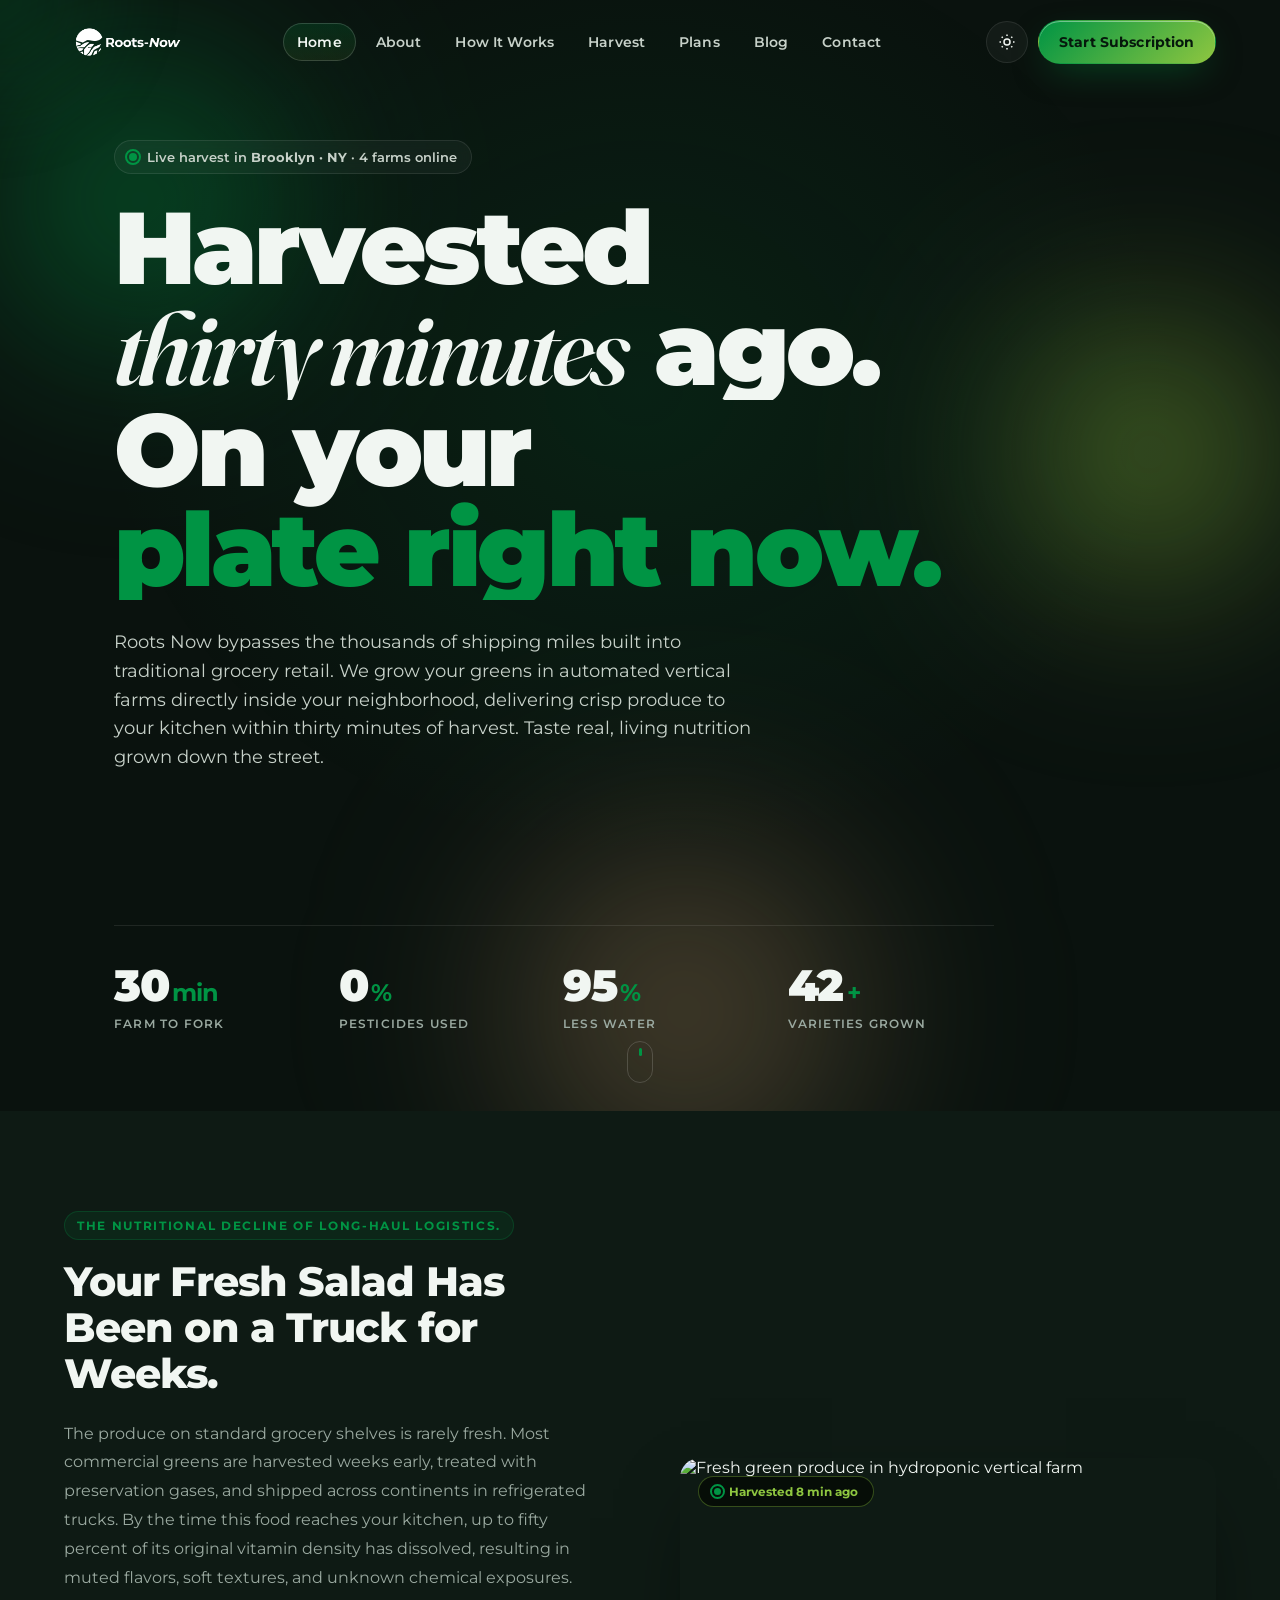
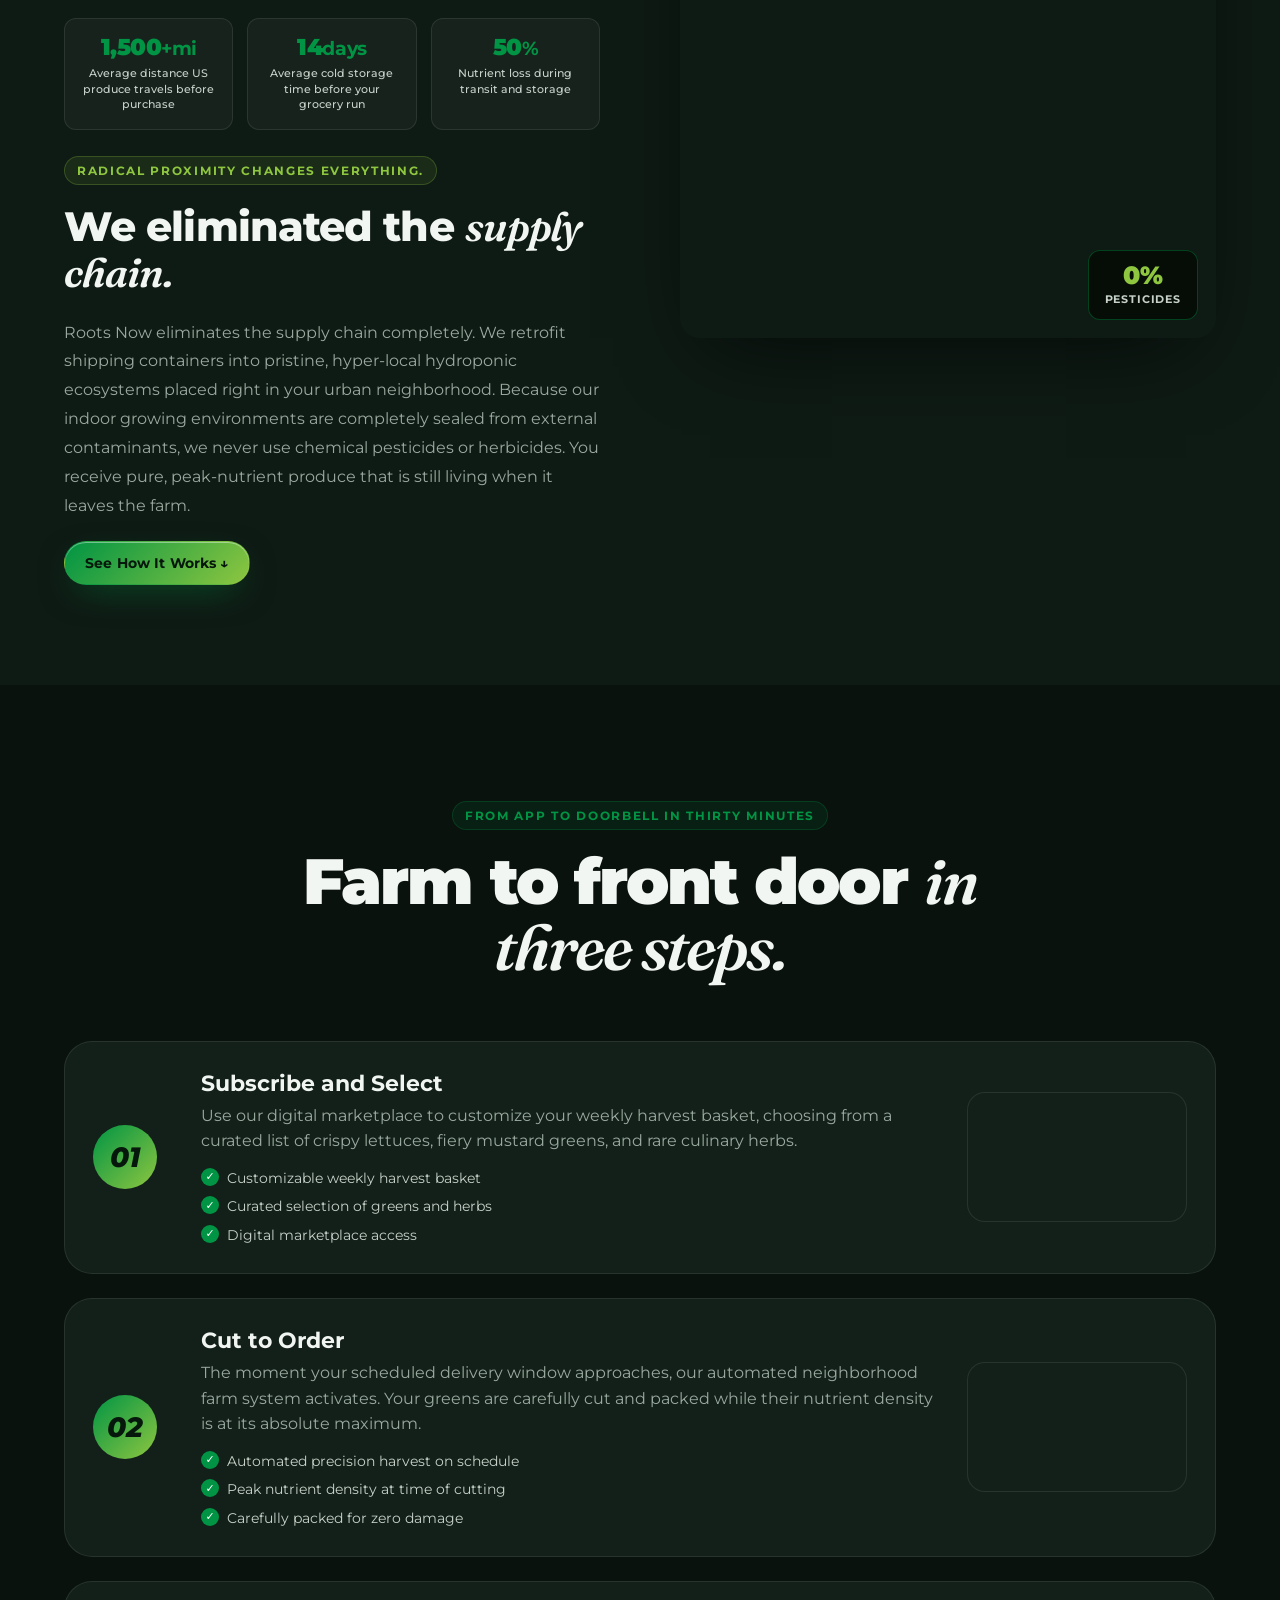
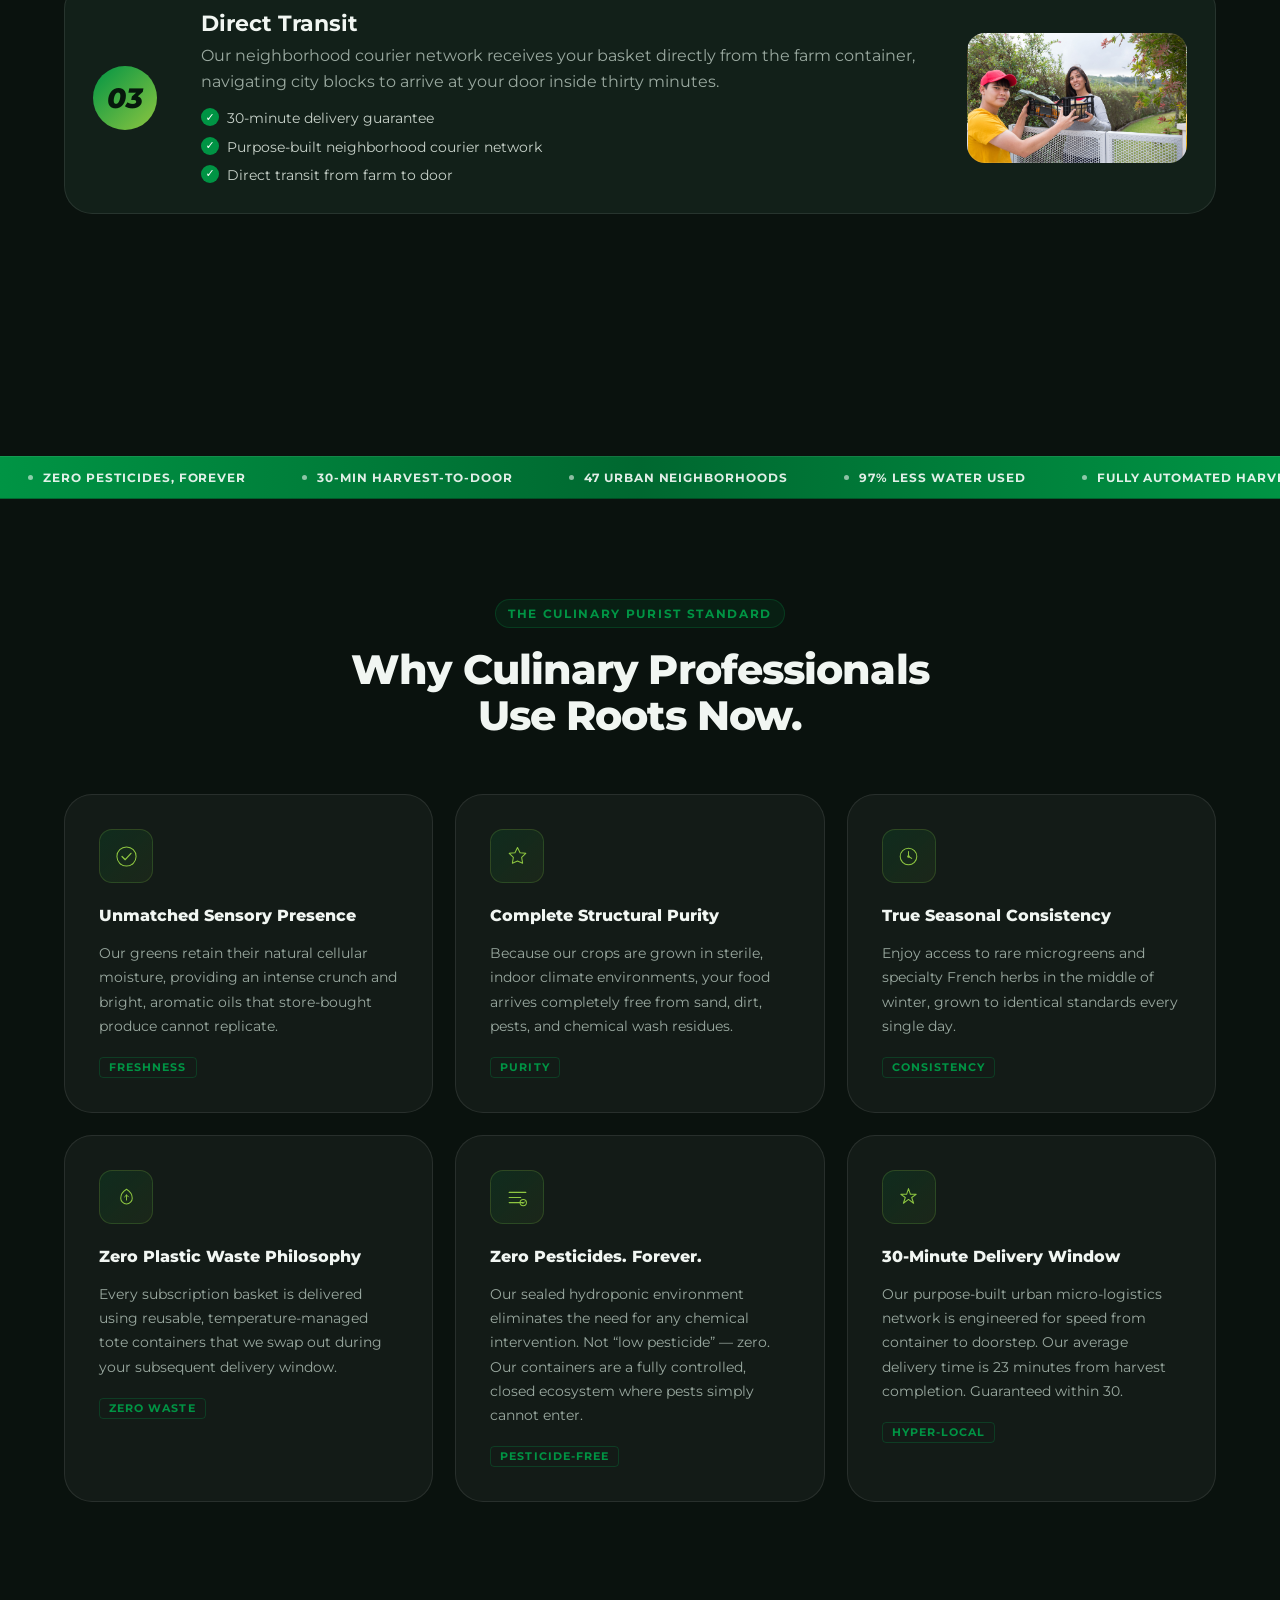
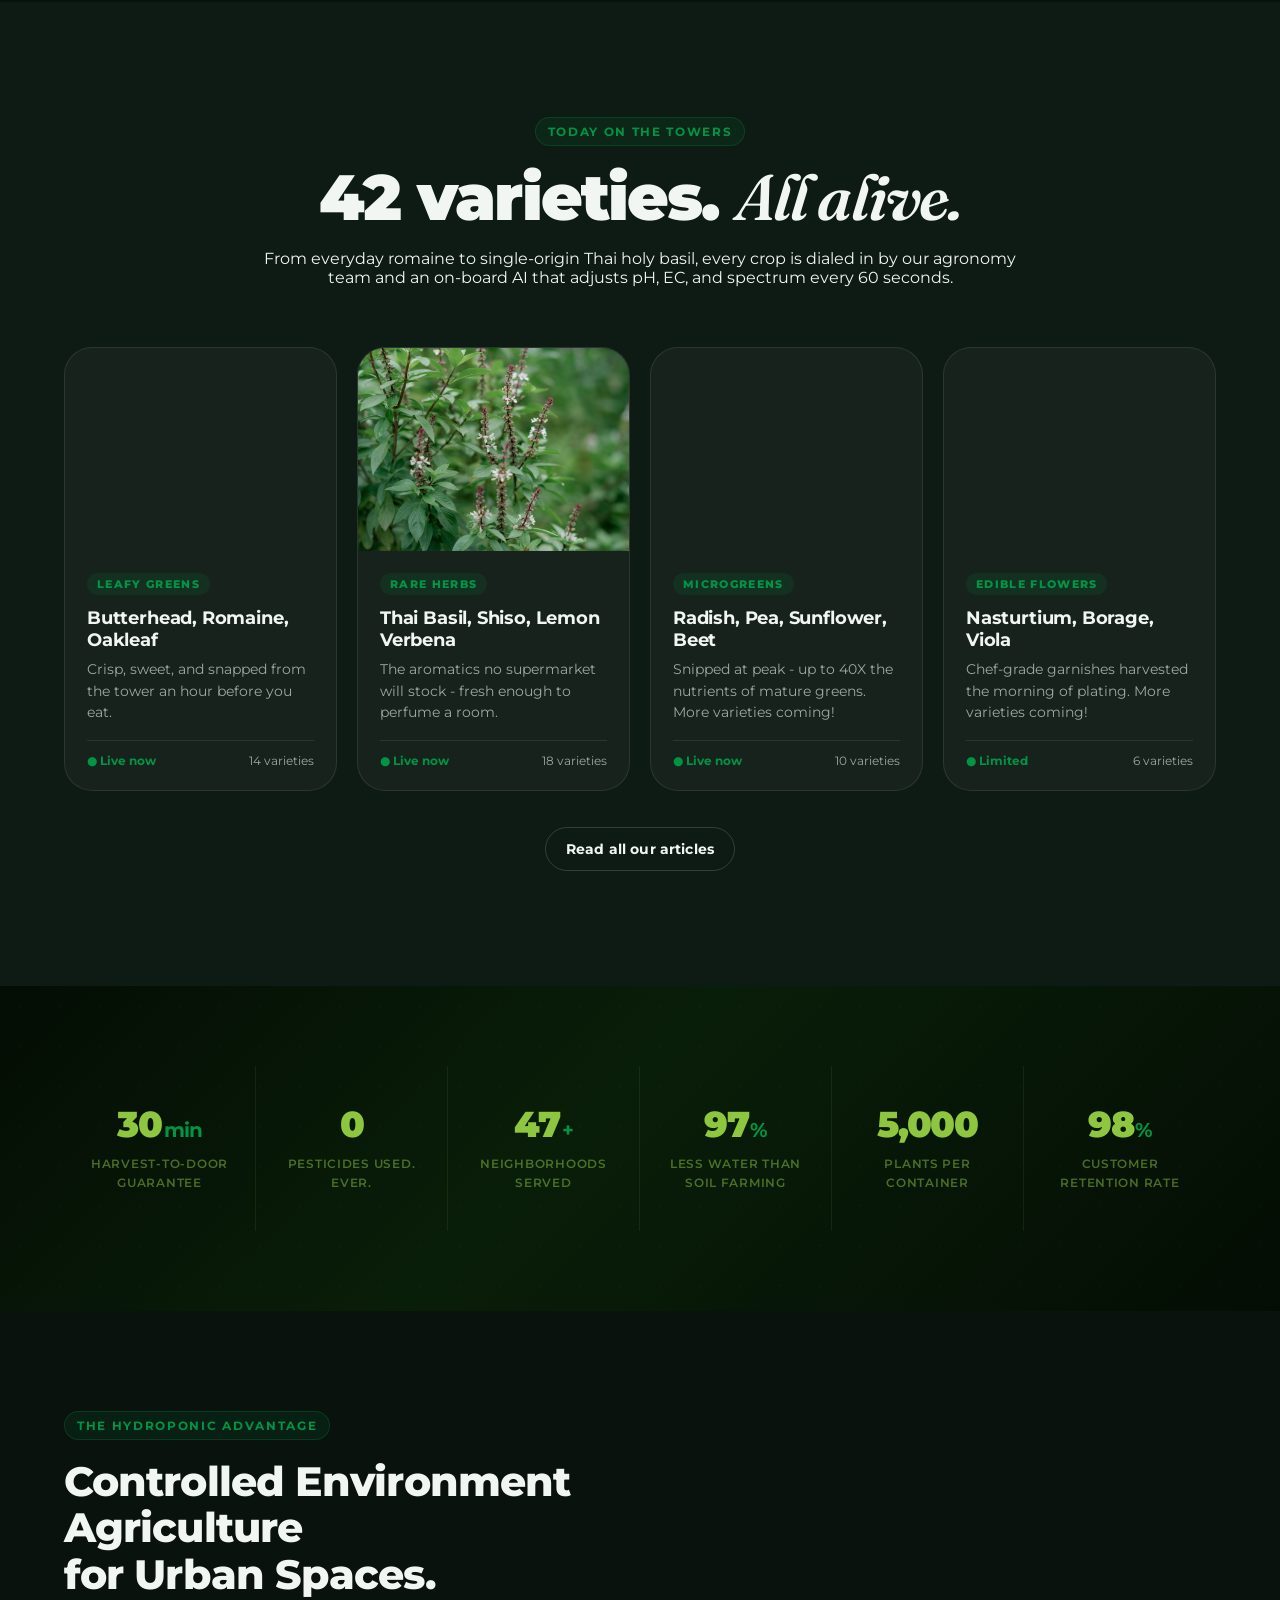
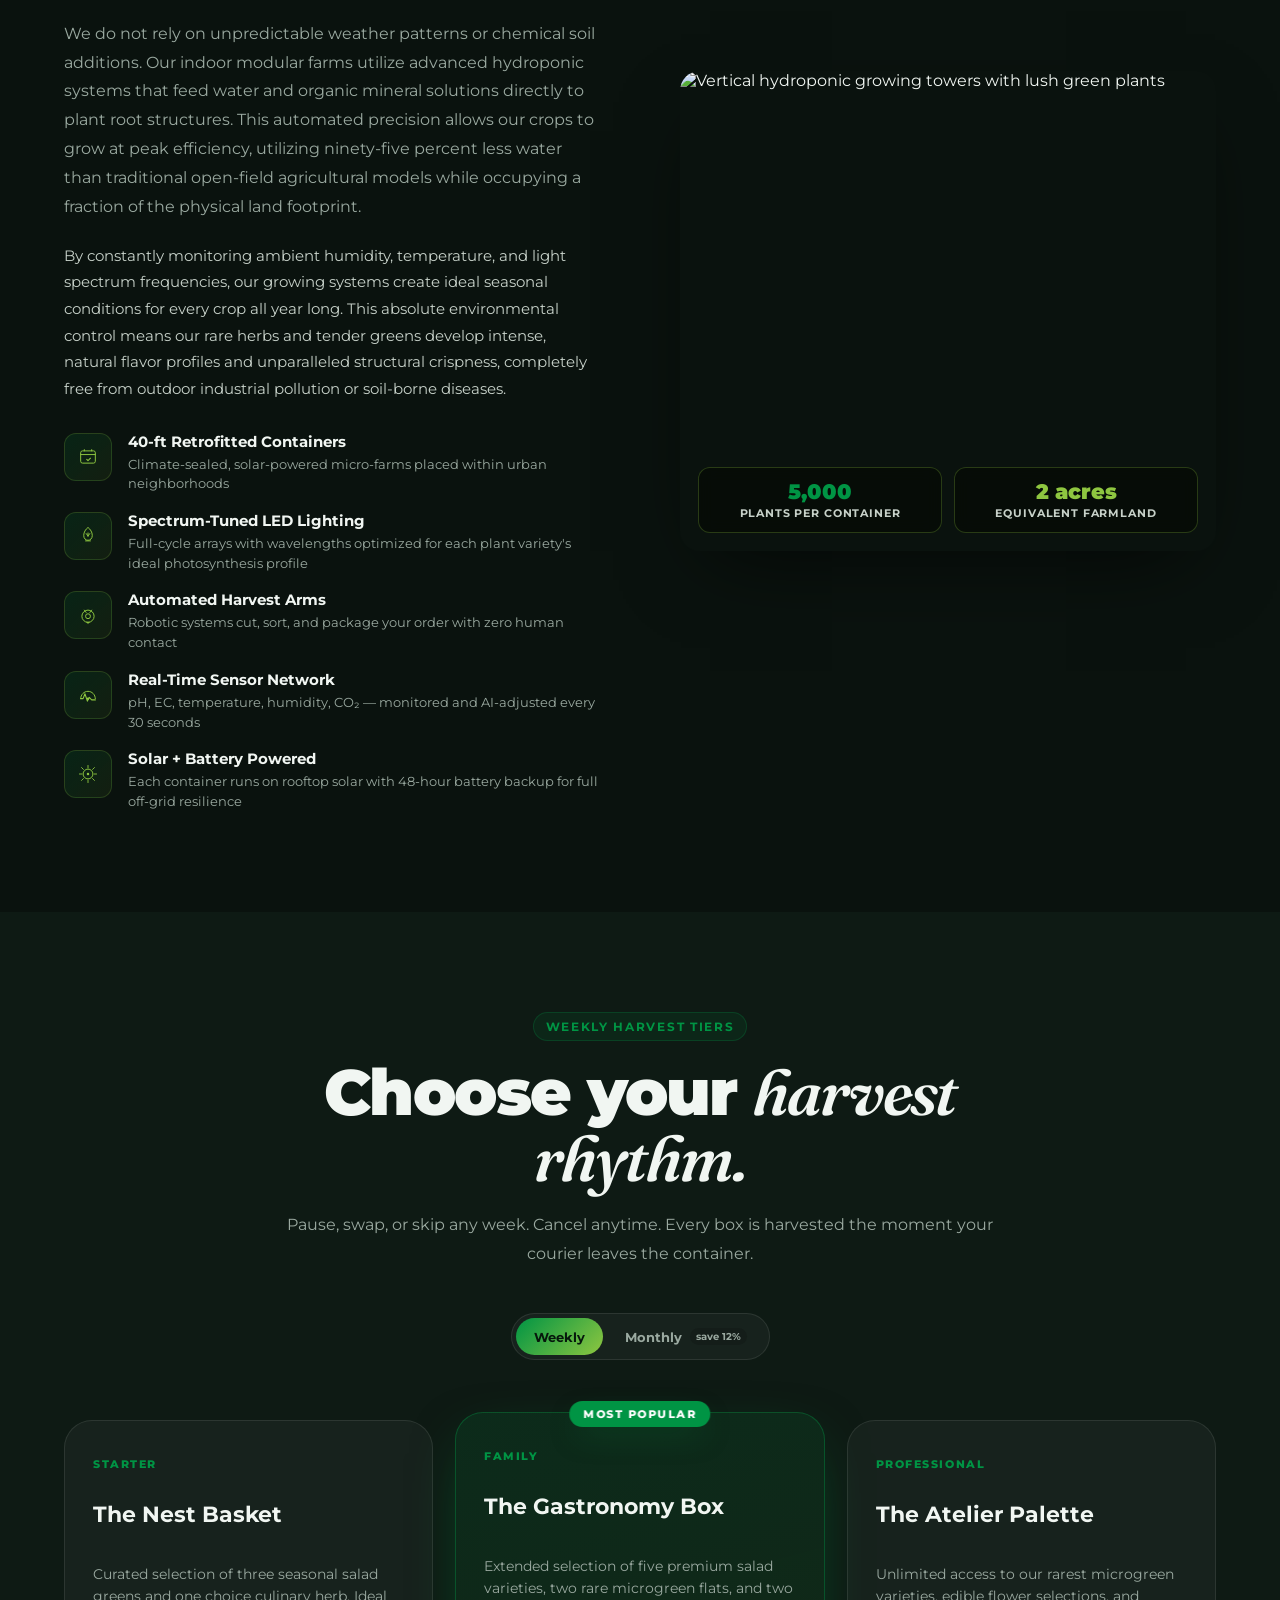
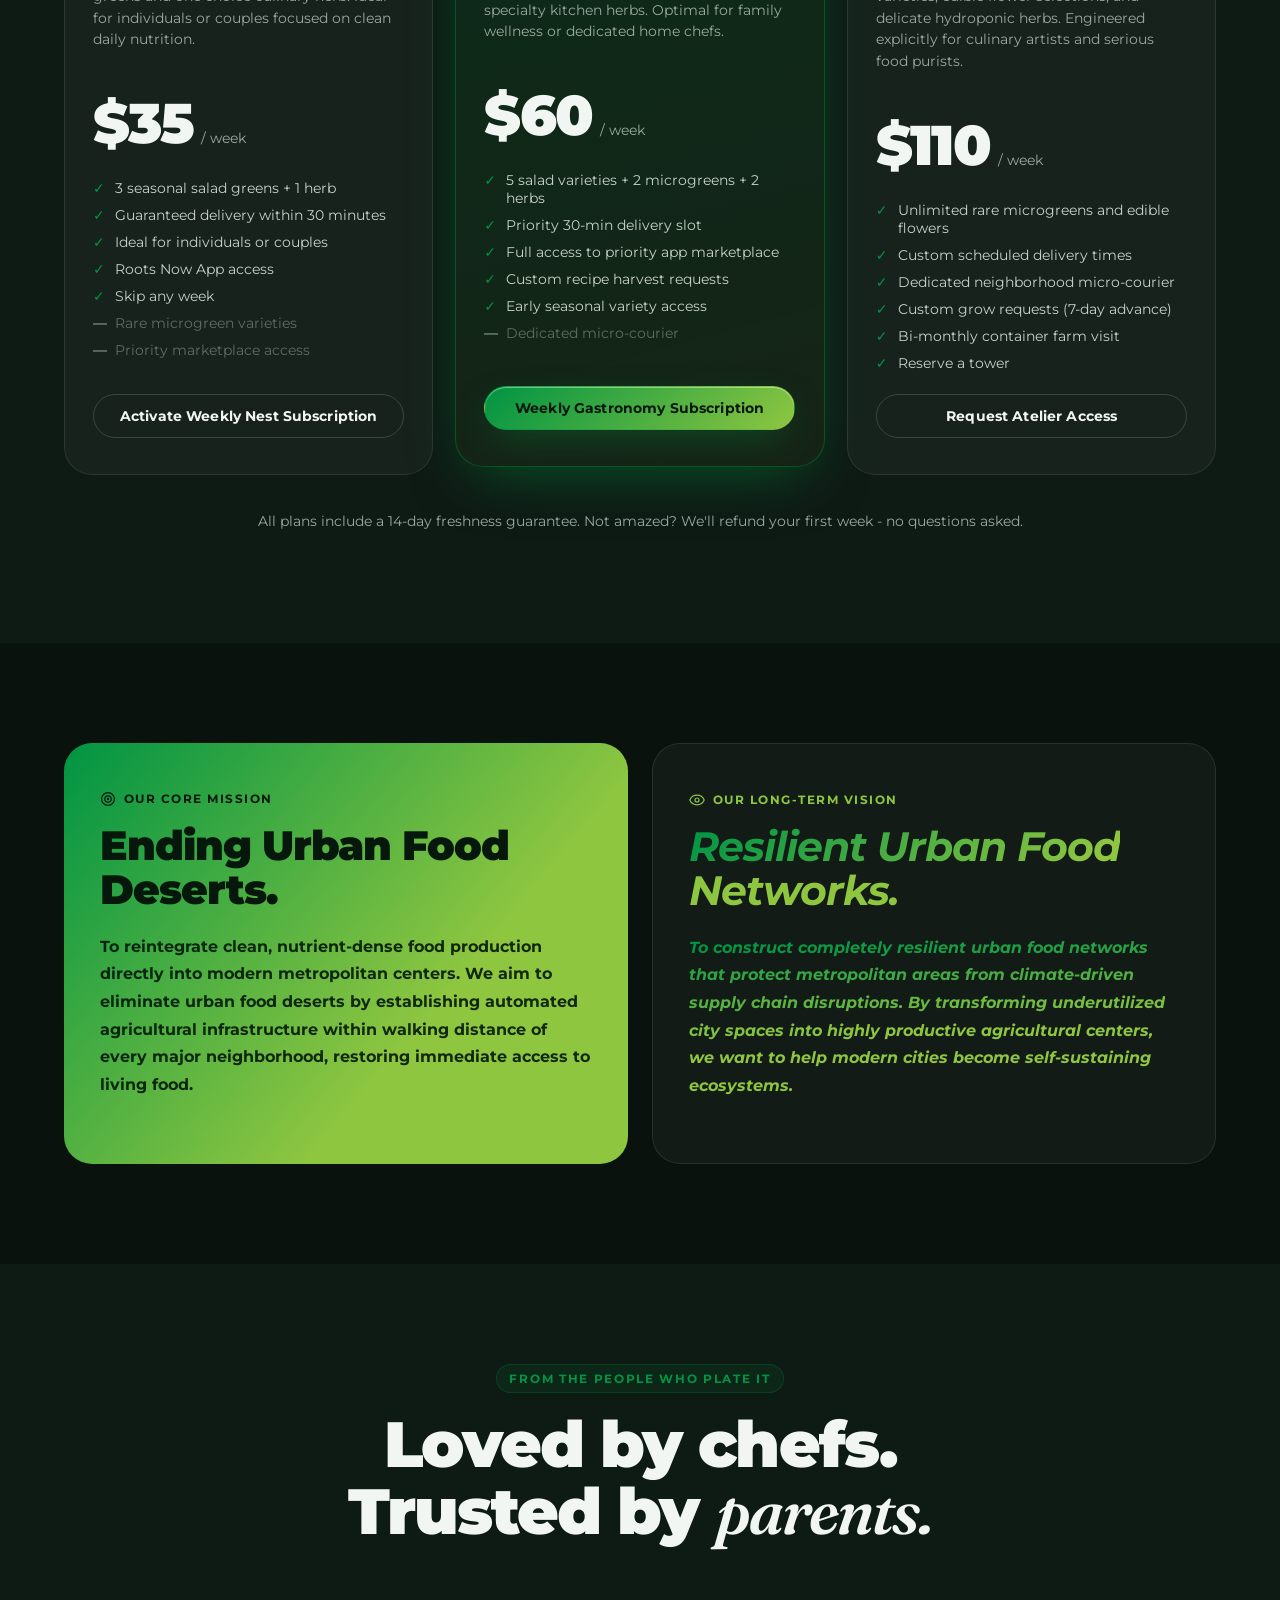
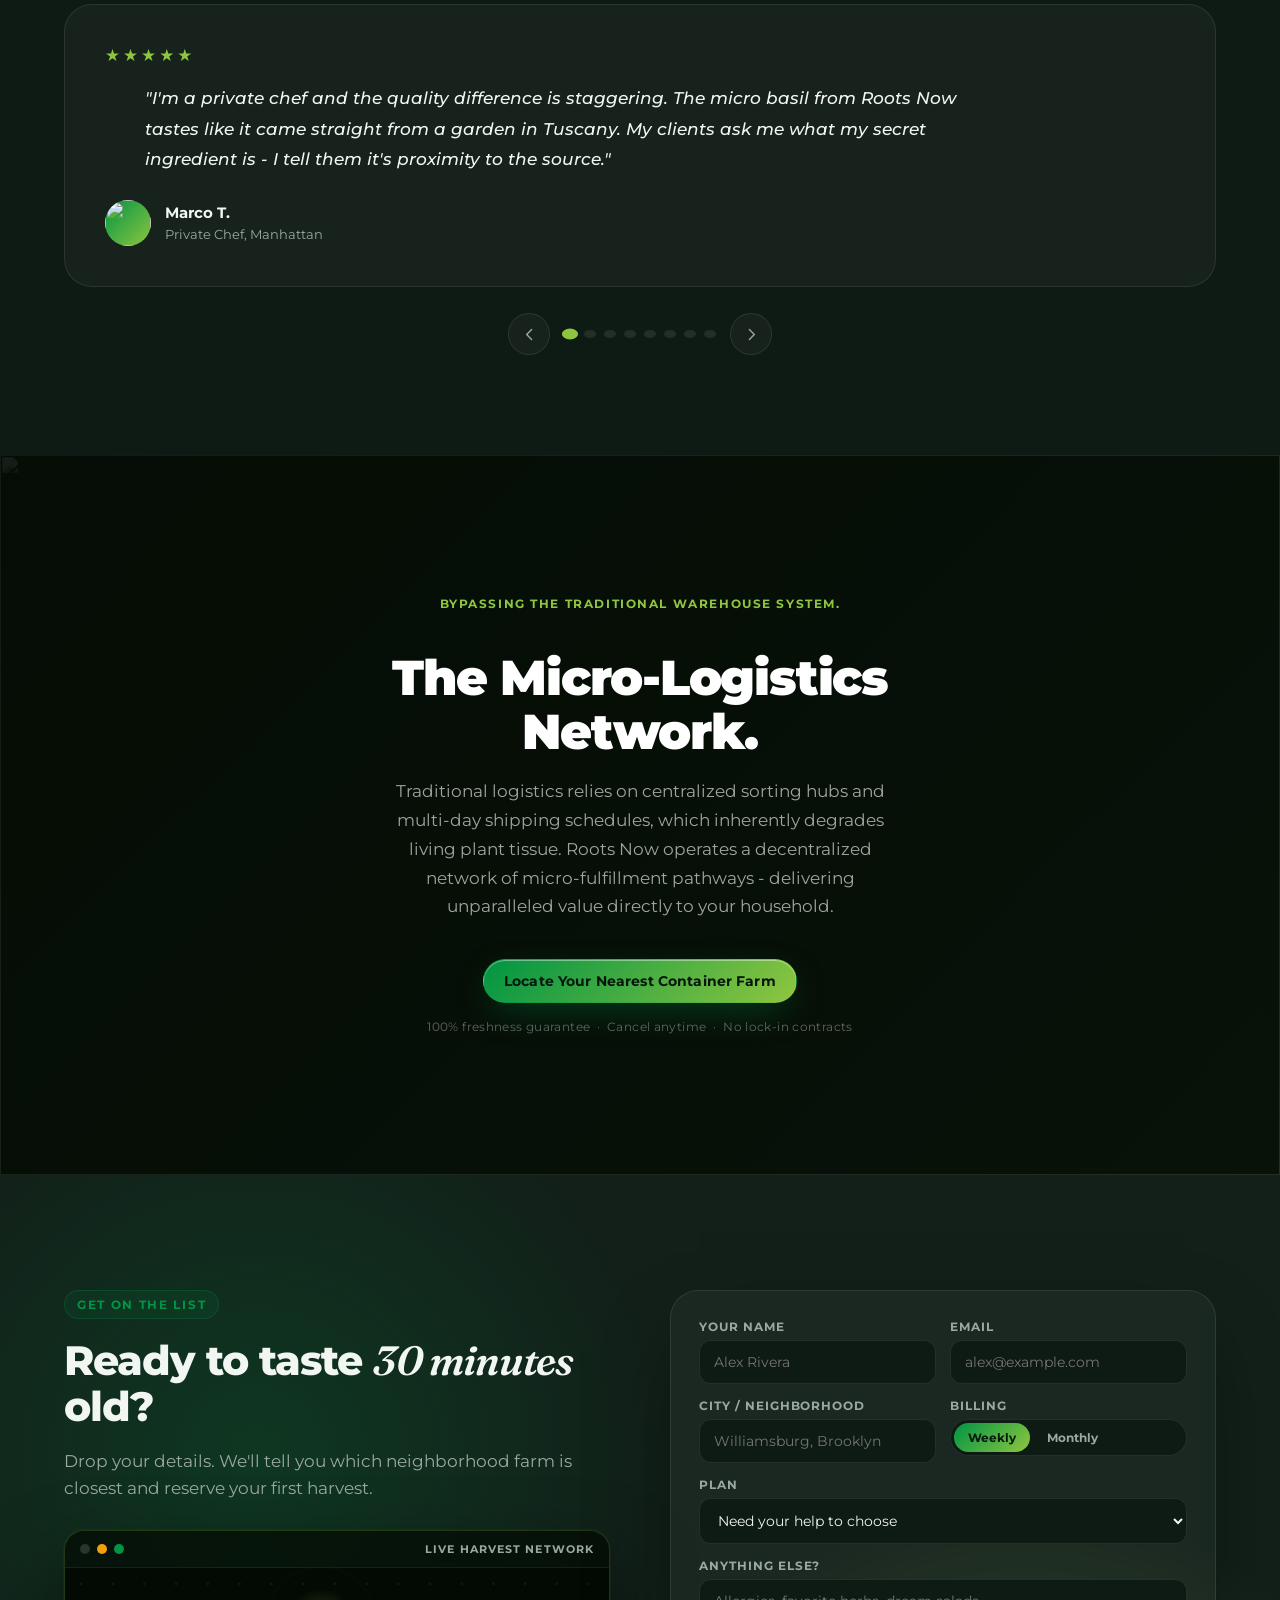
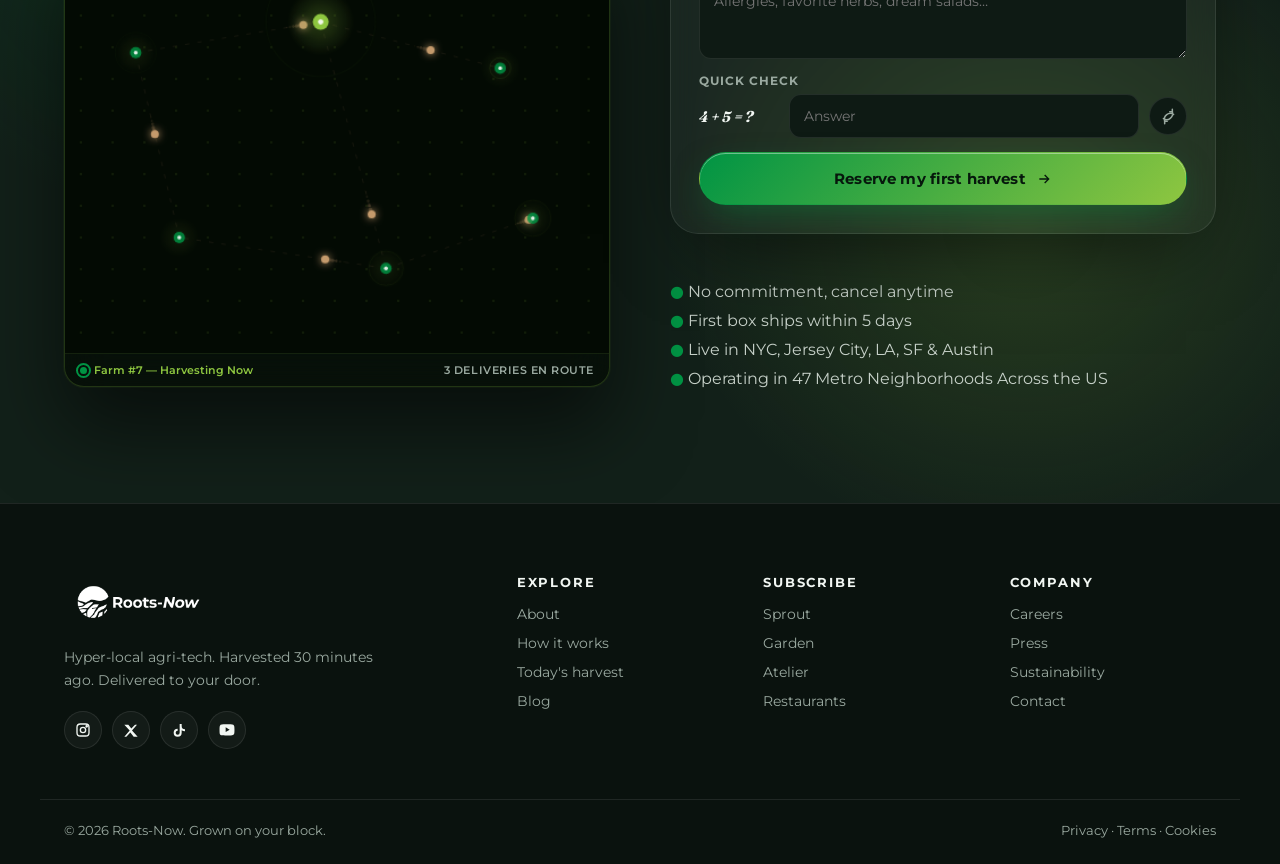
==== v6/index.html @ e71f56c0 "Initial commit: Roots Now v1-v6, full site with all sections assembled in v6" ====
<!DOCTYPE html>
<html lang="en" data-theme="dark">
<head>
  <meta charset="UTF-8" />
  <meta name="viewport" content="width=device-width, initial-scale=1.0" />
  <title>Roots Now — Harvested 30 Minutes Ago. On Your Plate Right Now.</title>
  <meta name="description" content="Roots Now bypasses the thousands of shipping miles built into traditional grocery retail. Hyper-local hydroponic farms in your neighborhood delivering crisp produce within 30 minutes of harvest." />
  <meta name="theme-color" content="#0b1410" />
  <link rel="icon" href="favicon.ico" />
  <link rel="preconnect" href="https://fonts.googleapis.com" />
  <link rel="preconnect" href="https://fonts.gstatic.com" crossorigin />
  <link href="https://fonts.googleapis.com/css2?family=Montserrat:ital,wght@0,400;0,600;0,700;0,800;0,900;1,700&family=Fraunces:opsz,wght@9..144,400;9..144,600;9..144,800&display=swap" rel="stylesheet" />
  <link rel="stylesheet" href="style.css" />
</head>
<body>

  <!-- Scroll progress bar -->
  <div class="scroll-progress" id="scrollProgress" aria-hidden="true"></div>

  <!-- Custom cursor follower -->
  <div class="cursor-glow" id="cursorGlow" aria-hidden="true"></div>

  <!-- Header -->
  <header class="site-header" id="siteHeader">
    <div class="container header-inner">
      <a href="#hero" class="brand" aria-label="Roots-Now home">
        <img src="../logo-horizontal.png" alt="Roots-Now" class="brand-logo brand-logo-light" />
        <img src="../logo-horizontal-dark.png" alt="Roots-Now" class="brand-logo brand-logo-dark" />
      </a>

      <nav class="primary-nav" aria-label="Primary">
        <ul>
          <li><a href="#hero" data-link>Home</a></li>
          <li><a href="#about" data-link>About</a></li>
          <li><a href="#how" data-link>How It Works</a></li>
          <li><a href="#harvest" data-link>Harvest</a></li>
          <li><a href="#pricing" data-link>Plans</a></li>
          <li><a href="#blog" data-link>Blog</a></li>
          <li><a href="#contact" data-link>Contact</a></li>
        </ul>
      </nav>

      <div class="header-actions">
        <button class="theme-toggle" id="themeToggle" aria-label="Toggle theme">
          <svg class="icon-sun" viewBox="0 0 24 24" fill="none" stroke="currentColor" stroke-width="2"><circle cx="12" cy="12" r="4"/><path d="M12 2v2M12 20v2M4.93 4.93l1.41 1.41M17.66 17.66l1.41 1.41M2 12h2M20 12h2M4.93 19.07l1.41-1.41M17.66 6.34l1.41-1.41"/></svg>
          <svg class="icon-moon" viewBox="0 0 24 24" fill="none" stroke="currentColor" stroke-width="2"><path d="M21 12.79A9 9 0 1 1 11.21 3 7 7 0 0 0 21 12.79z"/></svg>
        </button>
        <a href="#pricing" class="btn btn-primary magnetic">Start Subscription</a>
        <button class="menu-toggle" id="menuToggle" aria-label="Open menu" aria-expanded="false">
          <span></span><span></span><span></span>
        </button>
      </div>
    </div>

    <!-- Mobile nav -->
    <div class="mobile-nav" id="mobileNav" aria-hidden="true">
      <ul>
        <li><a href="#hero">Home</a></li>
        <li><a href="#about">About</a></li>
        <li><a href="#how">How It Works</a></li>
        <li><a href="#harvest">Today's Harvest</a></li>
        <li><a href="#pricing">Plans</a></li>
        <li><a href="#blog">Blog</a></li>
        <li><a href="#contact">Contact</a></li>
      </ul>
      <a href="#pricing" class="btn btn-primary btn-block">Start Subscription</a>
    </div>
  </header>

  <main>

    <!-- HERO -->
    <section class="hero" id="hero">
      <div class="hero-bg" aria-hidden="true">
        <div class="mesh mesh-1"></div>
        <div class="mesh mesh-2"></div>
        <div class="mesh mesh-3"></div>
        <div class="particles" id="particles"></div>
      </div>

      <div class="container hero-inner">
        <div class="hero-eyebrow reveal">
          <span class="pulse-dot"></span>
          <span>Live harvest in <strong id="liveCity">Brooklyn · NY</strong> · 4 farms online</span>
        </div>

        <h1 class="hero-title">
          <span class="line reveal"><span>Harvested</span></span>
          <span class="line reveal"><em class="serif">thirty minutes</em> <span>ago.</span></span>
          <span class="line reveal"><span>On your</span> <span class="accent">plate right now.</span></span>
        </h1>

        <p class="hero-sub reveal">
          Roots Now bypasses the thousands of shipping miles built into traditional grocery retail. We grow your greens in automated vertical farms directly inside your neighborhood, delivering crisp produce to your kitchen within thirty minutes of harvest. Taste real, living nutrition grown down the street.
        </p>

        <div class="hero-cta reveal">
          <a href="#pricing" class="btn btn-primary btn-lg magnetic">
            <span>Choose Your Neighborhood Farm</span>
            <svg viewBox="0 0 24 24" fill="none" stroke="currentColor" stroke-width="2"><path d="M5 12h14M13 6l6 6-6 6"/></svg>
          </a>
          <a href="#how" class="btn btn-ghost btn-lg">
            <span class="play-dot"></span>
            <span>View the Living Catalog</span>
          </a>
        </div>

        <div class="hero-stats reveal">
          <div class="hstat">
            <div class="hstat-num"><span class="count" data-to="30">0</span><small>min</small></div>
            <div class="hstat-label">Farm to fork</div>
          </div>
          <div class="hstat">
            <div class="hstat-num"><span class="count" data-to="0">0</span><small>%</small></div>
            <div class="hstat-label">Pesticides used</div>
          </div>
          <div class="hstat">
            <div class="hstat-num"><span class="count" data-to="95">0</span><small>%</small></div>
            <div class="hstat-label">Less water</div>
          </div>
          <div class="hstat">
            <div class="hstat-num"><span class="count" data-to="42">0</span><small>+</small></div>
            <div class="hstat-label">Varieties grown</div>
          </div>
        </div>
      </div>

      <a href="#about" class="scroll-cue" aria-label="Scroll down">
        <span></span>
      </a>
    </section>

    <!-- ABOUT / PROBLEM -->
    <section id="about" class="about-section section-pad">
        <div class="container">
            <div class="about-grid">
                <div class="about-left">
                    <span class="kicker reveal-item">The nutritional decline of long-haul logistics.</span>
                    <h2 class="section-h2 reveal-item delay-1">Your Fresh Salad Has<br>Been on a Truck for Weeks.</h2>
                    <p class="section-body reveal-item delay-2">The produce on standard grocery shelves is rarely fresh. Most commercial greens are harvested weeks early, treated with preservation gases, and shipped across continents in refrigerated trucks. By the time this food reaches your kitchen, up to fifty percent of its original vitamin density has dissolved, resulting in muted flavors, soft textures, and unknown chemical exposures.</p>
                    <div class="problem-stats reveal-item delay-2">
                        <div class="prob-stat">
                            <span class="prob-num">1,500<span class="prob-unit">+mi</span></span>
                            <span class="prob-label">Average distance US produce travels before purchase</span>
                        </div>
                        <div class="prob-stat">
                            <span class="prob-num">14<span class="prob-unit">days</span></span>
                            <span class="prob-label">Average cold storage time before your grocery run</span>
                        </div>
                        <div class="prob-stat">
                            <span class="prob-num">50<span class="prob-unit">%</span></span>
                            <span class="prob-label">Nutrient loss during transit and storage</span>
                        </div>
                    </div>
                    <span class="kicker green reveal-item delay-3">Radical proximity changes everything.</span>
                    <h2 class="section-h2 reveal-item delay-3">We eliminated the <em class="serif">supply chain.</em></h2>
                    <p class="section-body reveal-item delay-3">Roots Now eliminates the supply chain completely. We retrofit shipping containers into pristine, hyper-local hydroponic ecosystems placed right in your urban neighborhood. Because our indoor growing environments are completely sealed from external contaminants, we never use chemical pesticides or herbicides. You receive pure, peak-nutrient produce that is still living when it leaves the farm.</p>
                    <a href="#how" class="btn btn-primary reveal-item delay-4">See How It Works ↓</a>
                </div>
                <div class="about-right reveal-item delay-2">
                    <div class="about-visual-wrap">
                        <img src="https://images.unsplash.com/photo-1523348837708-15d4a09cfac2?w=800&q=85" alt="Fresh green produce in hydroponic vertical farm" loading="lazy" class="about-img">
                        <div class="about-img-badge">
                            <span class="pulse-dot small" aria-hidden="true"></span>
                            Harvested 8 min ago
                        </div>
                        <div class="about-img-stat">
                            <span class="ais-num">0%</span>
                            <span class="ais-label">Pesticides</span>
                        </div>
                    </div>
                </div>
            </div>
        </div>
    </section>

    <!-- HOW IT WORKS -->
    <section class="section section-how" id="how">
      <div class="container">
        <header class="section-head reveal">
          <span class="kicker">From App to Doorbell in Thirty Minutes</span>
          <h2>Farm to front door <em class="serif">in three steps.</em></h2>
        </header>

        <div class="stack-wrap">
          <ol class="steps" id="steps">
            <li class="step reveal" data-index="0">
              <div class="step-num">01</div>
              <div class="step-body">
                <h3>Subscribe and Select</h3>
                <p>Use our digital marketplace to customize your weekly harvest basket, choosing from a curated list of crispy lettuces, fiery mustard greens, and rare culinary herbs.</p>
                <ul class="step-list">
                  <li>Customizable weekly harvest basket</li>
                  <li>Curated selection of greens and herbs</li>
                  <li>Digital marketplace access</li>
                </ul>
              </div>
              <div class="step-art art-1"></div>
            </li>
            <li class="step reveal" data-index="1">
              <div class="step-num">02</div>
              <div class="step-body">
                <h3>Cut to Order</h3>
                <p>The moment your scheduled delivery window approaches, our automated neighborhood farm system activates. Your greens are carefully cut and packed while their nutrient density is at its absolute maximum.</p>
                <ul class="step-list">
                  <li>Automated precision harvest on schedule</li>
                  <li>Peak nutrient density at time of cutting</li>
                  <li>Carefully packed for zero damage</li>
                </ul>
              </div>
              <div class="step-art art-2"></div>
            </li>
            <li class="step reveal" data-index="2">
              <div class="step-num">03</div>
              <div class="step-body">
                <h3>Direct Transit</h3>
                <p>Our neighborhood courier network receives your basket directly from the farm container, navigating city blocks to arrive at your door inside thirty minutes.</p>
                <ul class="step-list">
                  <li>30-minute delivery guarantee</li>
                  <li>Purpose-built neighborhood courier network</li>
                  <li>Direct transit from farm to door</li>
                </ul>
              </div>
              <div class="step-art art-3"></div>
            </li>
          </ol>
        </div>
      </div>
    </section>

    <!-- MARQUEE BAR -->
    <div class="marquee-bar" aria-hidden="true">
        <div class="marquee-track">
            <span class="marquee-item"><span class="marquee-dot"></span>Zero Pesticides, Forever</span>
            <span class="marquee-item"><span class="marquee-dot"></span>30-Min Harvest-to-Door</span>
            <span class="marquee-item"><span class="marquee-dot"></span>47 Urban Neighborhoods</span>
            <span class="marquee-item"><span class="marquee-dot"></span>97% Less Water Used</span>
            <span class="marquee-item"><span class="marquee-dot"></span>Fully Automated Harvest</span>
            <span class="marquee-item"><span class="marquee-dot"></span>No Cold Chain Degradation</span>
            <span class="marquee-item"><span class="marquee-dot"></span>Farm-to-App Subscription</span>
            <span class="marquee-item"><span class="marquee-dot"></span>Carbon-Negative Operations</span>
            <span class="marquee-item"><span class="marquee-dot"></span>Zero Pesticides, Forever</span>
            <span class="marquee-item"><span class="marquee-dot"></span>30-Min Harvest-to-Door</span>
            <span class="marquee-item"><span class="marquee-dot"></span>47 Urban Neighborhoods</span>
            <span class="marquee-item"><span class="marquee-dot"></span>97% Less Water Used</span>
            <span class="marquee-item"><span class="marquee-dot"></span>Fully Automated Harvest</span>
            <span class="marquee-item"><span class="marquee-dot"></span>No Cold Chain Degradation</span>
            <span class="marquee-item"><span class="marquee-dot"></span>Farm-to-App Subscription</span>
            <span class="marquee-item"><span class="marquee-dot"></span>Carbon-Negative Operations</span>
        </div>
    </div>

    <!-- FEATURES -->
    <section id="features" class="features-section section-pad">
      <div class="container">
        <div class="text-center">
          <span class="kicker reveal-item">The Culinary Purist Standard</span>
          <h2 class="section-h2 reveal-item delay-1">Why Culinary Professionals<br>Use Roots Now.</h2>
        </div>
        <div class="features-grid">

          <div class="feature-card reveal-item delay-1">
            <div class="fc-icon-wrap" aria-hidden="true">
              <svg viewBox="0 0 36 36" fill="none"><circle cx="18" cy="18" r="15" stroke="currentColor" stroke-width="1.6"/><path d="M11 18l5 5 9-10" stroke="currentColor" stroke-width="2" stroke-linecap="round" stroke-linejoin="round"/></svg>
            </div>
            <h4 class="fc-title">Unmatched Sensory Presence</h4>
            <p class="fc-body">Our greens retain their natural cellular moisture, providing an intense crunch and bright, aromatic oils that store-bought produce cannot replicate.</p>
            <span class="fc-tag">Freshness</span>
          </div>

          <div class="feature-card reveal-item delay-2">
            <div class="fc-icon-wrap" aria-hidden="true">
              <svg viewBox="0 0 36 36" fill="none"><path d="M18 4l4 8 9 1-6.5 6.5 1.5 9L18 25l-8 3.5 1.5-9L5 13l9-1 4-8z" stroke="currentColor" stroke-width="1.6" stroke-linejoin="round"/></svg>
            </div>
            <h4 class="fc-title">Complete Structural Purity</h4>
            <p class="fc-body">Because our crops are grown in sterile, indoor climate environments, your food arrives completely free from sand, dirt, pests, and chemical wash residues.</p>
            <span class="fc-tag">Purity</span>
          </div>

          <div class="feature-card reveal-item delay-3">
            <div class="fc-icon-wrap" aria-hidden="true">
              <svg viewBox="0 0 36 36" fill="none"><circle cx="18" cy="18" r="13" stroke="currentColor" stroke-width="1.6"/><path d="M18 10v8l5 3" stroke="currentColor" stroke-width="1.6" stroke-linecap="round" stroke-linejoin="round"/><circle cx="18" cy="18" r="2" fill="currentColor"/></svg>
            </div>
            <h4 class="fc-title">True Seasonal Consistency</h4>
            <p class="fc-body">Enjoy access to rare microgreens and specialty French herbs in the middle of winter, grown to identical standards every single day.</p>
            <span class="fc-tag">Consistency</span>
          </div>

          <div class="feature-card reveal-item delay-1">
            <div class="fc-icon-wrap" aria-hidden="true">
              <svg viewBox="0 0 36 36" fill="none"><path d="M18 5c-5 3-9 8-9 14a9 9 0 0018 0c0-6-4-11-9-14z" stroke="currentColor" stroke-width="1.6" stroke-linejoin="round"/><path d="M18 14v8M15 17l3-3 3 3" stroke="currentColor" stroke-width="1.5" stroke-linecap="round" stroke-linejoin="round"/></svg>
            </div>
            <h4 class="fc-title">Zero Plastic Waste Philosophy</h4>
            <p class="fc-body">Every subscription basket is delivered using reusable, temperature-managed tote containers that we swap out during your subsequent delivery window.</p>
            <span class="fc-tag">Zero Waste</span>
          </div>

          <div class="feature-card reveal-item delay-2">
            <div class="fc-icon-wrap" aria-hidden="true">
              <svg viewBox="0 0 36 36" fill="none"><path d="M5 10h26M5 18h18M5 26h22" stroke="currentColor" stroke-width="1.8" stroke-linecap="round"/><circle cx="27" cy="26" r="5" stroke="currentColor" stroke-width="1.6"/><path d="M25 26l1.5 1.5 3-3" stroke="currentColor" stroke-width="1.5" stroke-linecap="round" stroke-linejoin="round"/></svg>
            </div>
            <h4 class="fc-title">Zero Pesticides. Forever.</h4>
            <p class="fc-body">Our sealed hydroponic environment eliminates the need for any chemical intervention. Not &ldquo;low pesticide&rdquo; &mdash; zero. Our containers are a fully controlled, closed ecosystem where pests simply cannot enter.</p>
            <span class="fc-tag">Pesticide-Free</span>
          </div>

          <div class="feature-card reveal-item delay-3">
            <div class="fc-icon-wrap" aria-hidden="true">
              <svg viewBox="0 0 36 36" fill="none"><path d="M18 4l3 9h9l-7 5 3 9-8-6-8 6 3-9-7-5h9l3-9z" stroke="currentColor" stroke-width="1.6" stroke-linejoin="round"/></svg>
            </div>
            <h4 class="fc-title">30-Minute Delivery Window</h4>
            <p class="fc-body">Our purpose-built urban micro-logistics network is engineered for speed from container to doorstep. Our average delivery time is 23 minutes from harvest completion. Guaranteed within 30.</p>
            <span class="fc-tag">Hyper-Local</span>
          </div>

        </div>
      </div>
    </section>

    <!-- HARVEST -->
    <section class="section section-harvest" id="harvest">
      <div class="container">
        <header class="section-head reveal">
          <span class="kicker">Today on the towers</span>
          <h2>42 varieties. <em class="serif">All alive.</em></h2>
          <p>From everyday romaine to single-origin Thai holy basil, every crop is dialed in by our
            agronomy team and an on-board AI that adjusts pH, EC, and spectrum every 60 seconds.</p>
        </header>

        <div class="harvest-grid">
          <article class="hcard reveal tilt">
            <div class="hcard-img" style="background-image:url('https://images.unsplash.com/photo-1607305387299-a3d9611cd469?w=900&q=80')"></div>
            <div class="hcard-body">
              <span class="hcard-tag">Leafy Greens</span>
              <h3>Butterhead, Romaine, Oakleaf</h3>
              <p>Crisp, sweet, and snapped from the tower an hour before you eat.</p>
              <div class="hcard-meta"><span>● Live now</span><span>14 varieties</span></div>
            </div>
          </article>

          <article class="hcard reveal tilt">
            <div class="hcard-img" style="background-image:url('pexels-basil-29657646.jpg')"></div>
            <div class="hcard-body">
              <span class="hcard-tag">Rare Herbs</span>
              <h3>Thai Basil, Shiso, Lemon Verbena</h3>
              <p>The aromatics no supermarket will stock &dash; fresh enough to perfume a room.</p>
              <div class="hcard-meta"><span>● Live now</span><span>18 varieties</span></div>
            </div>
          </article>

          <article class="hcard reveal tilt">
            <div class="hcard-img" style="background-image:url('https://images.unsplash.com/photo-1622206151226-18ca2c9ab4a1?w=900&q=80')"></div>
            <div class="hcard-body">
              <span class="hcard-tag">Microgreens</span>
              <h3>Radish, Pea, Sunflower, Beet</h3>
              <p>Snipped at peak &dash; up to 40X the nutrients of mature greens. More varieties coming!</p>
              <div class="hcard-meta"><span>● Live now</span><span>10 varieties</span></div>
            </div>
          </article>

          <article class="hcard reveal tilt">
            <div class="hcard-img" style="background-image:url('https://images.unsplash.com/photo-1518977676601-b53f82aba655?w=900&q=80')"></div>
            <div class="hcard-body">
              <span class="hcard-tag">Edible Flowers</span>
              <h3>Nasturtium, Borage, Viola</h3>
              <p>Chef-grade garnishes harvested the morning of plating. More varieties coming!</p>
              <div class="hcard-meta"><span>● Limited</span><span>6 varieties</span></div>
            </div>
          </article>
        </div>
        <div class="harvest-cta reveal">
          <a href="#blog" class="btn btn-outline">Read all our articles</a>
        </div>
      </div>
    </section>

    <!-- STATS -->
    <section class="stats-section">
        <div class="container">
            <div class="stats-grid">
                <div class="stat-item reveal-item delay-1">
                    <span class="stat-num"><span class="count" data-to="30">0</span><small>min</small></span>
                    <span class="stat-label">Harvest-to-Door Guarantee</span>
                </div>
                <div class="stat-item reveal-item delay-2">
                    <span class="stat-num"><span class="count" data-to="0">0</span></span>
                    <span class="stat-label">Pesticides Used. Ever.</span>
                </div>
                <div class="stat-item reveal-item delay-3">
                    <span class="stat-num"><span class="count" data-to="47">0</span><small>+</small></span>
                    <span class="stat-label">Neighborhoods Served</span>
                </div>
                <div class="stat-item reveal-item delay-1">
                    <span class="stat-num"><span class="count" data-to="97">0</span><small>%</small></span>
                    <span class="stat-label">Less Water Than Soil Farming</span>
                </div>
                <div class="stat-item reveal-item delay-2">
                    <span class="stat-num"><span class="count" data-to="5000">0</span></span>
                    <span class="stat-label">Plants Per Container</span>
                </div>
                <div class="stat-item reveal-item delay-3">
                    <span class="stat-num"><span class="count" data-to="98">0</span><small>%</small></span>
                    <span class="stat-label">Customer Retention Rate</span>
                </div>
            </div>
        </div>
    </section>

    <!-- TECHNOLOGY -->
    <section id="technology" class="tech-section section-pad">
        <div class="container">
            <div class="tech-grid">
                <div class="tech-left">
                    <span class="kicker reveal-item">The Hydroponic Advantage</span>
                    <h2 class="section-h2 reveal-item delay-1">Controlled Environment Agriculture<br>for Urban Spaces.</h2>
                    <p class="section-body reveal-item delay-2">We do not rely on unpredictable weather patterns or chemical soil additions. Our indoor modular farms utilize advanced hydroponic systems that feed water and organic mineral solutions directly to plant root structures. This automated precision allows our crops to grow at peak efficiency, utilizing ninety-five percent less water than traditional open-field agricultural models while occupying a fraction of the physical land footprint.</p>
                    <p class="section-body muted reveal-item delay-3">By constantly monitoring ambient humidity, temperature, and light spectrum frequencies, our growing systems create ideal seasonal conditions for every crop all year long. This absolute environmental control means our rare herbs and tender greens develop intense, natural flavor profiles and unparalleled structural crispness, completely free from outdoor industrial pollution or soil-borne diseases.</p>
                    <ul class="tech-specs reveal-item delay-2">
                        <li class="ts-item">
                            <span class="ts-icon" aria-hidden="true">
                                <svg viewBox="0 0 36 36" fill="none"><rect x="6" y="8" width="24" height="20" rx="3" stroke="currentColor" stroke-width="1.6"/><path d="M6 14h24M12 8V6M24 8V6" stroke="currentColor" stroke-width="1.6" stroke-linecap="round"/><path d="M16 22l2 2 4-4" stroke="currentColor" stroke-width="1.8" stroke-linecap="round" stroke-linejoin="round"/></svg>
                            </span>
                            <div class="ts-content">
                                <strong>40-ft Retrofitted Containers</strong>
                                <span>Climate-sealed, solar-powered micro-farms placed within urban neighborhoods</span>
                            </div>
                        </li>
                        <li class="ts-item">
                            <span class="ts-icon" aria-hidden="true">
                                <svg viewBox="0 0 36 36" fill="none"><path d="M18 4c-4 3-7 8-7 13 0 5 3 8 7 8s7-3 7-8c0-5-3-10-7-13z" stroke="currentColor" stroke-width="1.6" stroke-linejoin="round"/><path d="M18 18l-3-4M18 18l3-4M18 18v-5" stroke="currentColor" stroke-width="1.6" stroke-linecap="round"/><path d="M14 26h8" stroke="currentColor" stroke-width="1.6" stroke-linecap="round"/></svg>
                            </span>
                            <div class="ts-content">
                                <strong>Spectrum-Tuned LED Lighting</strong>
                                <span>Full-cycle arrays with wavelengths optimized for each plant variety's ideal photosynthesis profile</span>
                            </div>
                        </li>
                        <li class="ts-item">
                            <span class="ts-icon" aria-hidden="true">
                                <svg viewBox="0 0 36 36" fill="none"><circle cx="18" cy="20" r="10" stroke="currentColor" stroke-width="1.6"/><circle cx="18" cy="20" r="4" stroke="currentColor" stroke-width="1.6"/><path d="M12 10l3 4M24 10l-3 4" stroke="currentColor" stroke-width="1.5" stroke-linecap="round"/><path d="M16 30h4M18 30v2" stroke="currentColor" stroke-width="1.5" stroke-linecap="round"/></svg>
                            </span>
                            <div class="ts-content">
                                <strong>Automated Harvest Arms</strong>
                                <span>Robotic systems cut, sort, and package your order with zero human contact</span>
                            </div>
                        </li>
                        <li class="ts-item">
                            <span class="ts-icon" aria-hidden="true">
                                <svg viewBox="0 0 36 36" fill="none"><path d="M6 24c0-6.6 5.4-12 12-12s12 5.4 12 12" stroke="currentColor" stroke-width="1.6" stroke-linecap="round"/><path d="M6 24h4l3-8 4 12 3-6 4 4h6" stroke="currentColor" stroke-width="1.8" stroke-linecap="round" stroke-linejoin="round"/><circle cx="18" cy="24" r="2" fill="currentColor"/></svg>
                            </span>
                            <div class="ts-content">
                                <strong>Real-Time Sensor Network</strong>
                                <span>pH, EC, temperature, humidity, CO₂ — monitored and AI-adjusted every 30 seconds</span>
                            </div>
                        </li>
                        <li class="ts-item">
                            <span class="ts-icon" aria-hidden="true">
                                <svg viewBox="0 0 36 36" fill="none"><circle cx="18" cy="18" r="8" stroke="currentColor" stroke-width="1.6"/><path d="M18 4v4M18 28v4M4 18h4M28 18h4M7.5 7.5l3 3M25.5 25.5l3 3M7.5 28.5l3-3M25.5 10.5l3-3" stroke="currentColor" stroke-width="1.5" stroke-linecap="round"/><circle cx="18" cy="18" r="2" fill="currentColor"/></svg>
                            </span>
                            <div class="ts-content">
                                <strong>Solar + Battery Powered</strong>
                                <span>Each container runs on rooftop solar with 48-hour battery backup for full off-grid resilience</span>
                            </div>
                        </li>
                    </ul>
                </div>
                <div class="tech-right reveal-item delay-3">
                    <div class="tech-visual-wrap">
                        <img src="https://images.unsplash.com/photo-1574323347407-f5e1ad6d020b?w=800&q=85" alt="Vertical hydroponic growing towers with lush green plants" loading="lazy" class="tech-img">
                        <div class="tech-badge-grid">
                            <div class="tech-badge tb-green reveal-item delay-3">
                                <span class="tb-num">5,000</span>
                                <span class="tb-label">Plants per container</span>
                            </div>
                            <div class="tech-badge tb-lime reveal-item delay-4">
                                <span class="tb-num">2 acres</span>
                                <span class="tb-label">Equivalent farmland</span>
                            </div>
                        </div>
                    </div>
                </div>
            </div>
        </div>
    </section>

    <!-- PRICING -->
    <section class="section section-pricing section-pad" id="pricing">
      <div class="container">
        <header class="section-head reveal-item">
          <span class="kicker">Weekly Harvest Tiers</span>
          <h2 class="section-h2">Choose your <em class="serif">harvest rhythm.</em></h2>
          <p class="section-body">Pause, swap, or skip any week. Cancel anytime. Every box is harvested the moment your courier leaves the container.</p>
          <div class="billing-toggle reveal-item delay-1" role="tablist" aria-label="Billing">
            <button class="active" data-bill="weekly" role="tab">Weekly</button>
            <button data-bill="monthly" role="tab">Monthly <span class="save">save 12%</span></button>
          </div>
        </header>

        <div class="pricing-grid">
          <article class="price-card reveal-item delay-1 tilt">
            <div class="pc-tier">Starter</div>
            <h3>The Nest Basket</h3>
            <p class="pc-tagline">Curated selection of three seasonal salad greens and one choice culinary herb. Ideal for individuals or couples focused on clean daily nutrition.</p>
            <div class="price"><span class="amt" data-weekly="35" data-monthly="123">$35</span><span class="per">/ week</span></div>
            <ul class="pc-features">
              <li>3 seasonal salad greens + 1 herb</li>
              <li>Guaranteed delivery within 30 minutes</li>
              <li>Ideal for individuals or couples</li>
              <li>Roots Now App access</li>
              <li>Skip any week</li>
              <li class="unavail">Rare microgreen varieties</li>
              <li class="unavail">Priority marketplace access</li>
            </ul>
            <a href="#contact" class="btn btn-outline btn-block" data-plan="Nest Basket" onclick="window.setSelectedPlan('Nest Basket')">Activate Weekly Nest Subscription</a>
          </article>

          <article class="price-card featured reveal-item delay-2 tilt">
            <div class="ribbon">Most Popular</div>
            <div class="pc-tier">Family</div>
            <h3>The Gastronomy Box</h3>
            <p class="pc-tagline">Extended selection of five premium salad varieties, two rare microgreen flats, and two specialty kitchen herbs. Optimal for family wellness or dedicated home chefs.</p>
            <div class="price"><span class="amt" data-weekly="60" data-monthly="211">$60</span><span class="per">/ week</span></div>
            <ul class="pc-features">
              <li>5 salad varieties + 2 microgreens + 2 herbs</li>
              <li>Priority 30-min delivery slot</li>
              <li>Full access to priority app marketplace</li>
              <li>Custom recipe harvest requests</li>
              <li>Early seasonal variety access</li>
              <li class="unavail">Dedicated micro-courier</li>
            </ul>
            <a href="#contact" class="btn btn-primary btn-block magnetic" data-plan="Gastronomy Box" onclick="window.setSelectedPlan('Gastronomy Box')">Weekly Gastronomy Subscription</a>
          </article>

          <article class="price-card reveal-item delay-3 tilt">
            <div class="pc-tier">Professional</div>
            <h3>The Atelier Palette</h3>
            <p class="pc-tagline">Unlimited access to our rarest microgreen varieties, edible flower selections, and delicate hydroponic herbs. Engineered explicitly for culinary artists and serious food purists.</p>
            <div class="price"><span class="amt" data-weekly="110" data-monthly="387">$110</span><span class="per">/ week</span></div>
            <ul class="pc-features">
              <li>Unlimited rare microgreens and edible flowers</li>
              <li>Custom scheduled delivery times</li>
              <li>Dedicated neighborhood micro-courier</li>
              <li>Custom grow requests (7-day advance)</li>
              <li>Bi-monthly container farm visit</li>
              <li>Reserve a tower</li>
            </ul>
            <a href="#contact" class="btn btn-outline btn-block" data-plan="Atelier Palette" onclick="window.setSelectedPlan('Atelier Palette')">Request Atelier Access</a>
          </article>
        </div>
        <p class="pricing-note reveal-item delay-3">All plans include a 14-day freshness guarantee. Not amazed? We'll refund your first week - no questions asked.</p>
      </div>
    </section>

    <!-- MISSION -->
    <section class="mission-section section-pad">
        <div class="container">
            <div class="mission-grid">
                <div class="mission-card mission-core reveal-item">
                    <div class="mission-label"><svg viewBox="0 0 20 20" fill="none" aria-hidden="true"><circle cx="10" cy="10" r="8" stroke="currentColor" stroke-width="1.5"/><circle cx="10" cy="10" r="4" stroke="currentColor" stroke-width="1.5"/><circle cx="10" cy="10" r="1.5" fill="currentColor"/></svg>Our Core Mission</div>
                    <h2 class="mission-h2">Ending Urban Food<br>Deserts.</h2>
                    <p>To reintegrate clean, nutrient-dense food production directly into modern metropolitan centers. We aim to eliminate urban food deserts by establishing automated agricultural infrastructure within walking distance of every major neighborhood, restoring immediate access to living food.</p>
                </div>
                <div class="mission-card mission-vision reveal-item delay-1">
                    <div class="mission-label"><svg viewBox="0 0 20 20" fill="none" aria-hidden="true"><path d="M10 4c-4 0-7.5 2.5-9 6 1.5 3.5 5 6 9 6s7.5-2.5 9-6c-1.5-3.5-5-6-9-6z" stroke="currentColor" stroke-width="1.5"/><circle cx="10" cy="10" r="2.5" stroke="currentColor" stroke-width="1.5"/></svg>Our Long-Term Vision</div>
                    <h2 class="mission-h2"><em class="text-gradient">Resilient Urban Food<br>Networks.</em></h2>
                    <p><em class="text-gradient">To construct completely resilient urban food networks that protect metropolitan areas from climate-driven supply chain disruptions. By transforming underutilized city spaces into highly productive agricultural centers, we want to help modern cities become self-sustaining ecosystems.</em></p>
                </div>
            </div>
        </div>
    </section>

    <!-- TESTIMONIALS -->
    <section id="testimonials" class="testimonials-section section-pad">
        <div class="container">
            <div class="section-head reveal-item">
                <span class="kicker">From the people who plate it</span>
                <h2 class="section-h2">Loved by chefs. Trusted by <em class="serif">parents.</em></h2>
            </div>
            <div class="testimonials-outer reveal-item delay-1">
                <div class="testimonials-track" id="testimonialsTrack" role="list">

                    <div class="testimonial-card" role="listitem">
                        <div class="tc-stars" aria-label="5 stars">★★★★★</div>
                        <blockquote class="tc-quote">"I'm a private chef and the quality difference is staggering. The micro basil from Roots Now tastes like it came straight from a garden in Tuscany. My clients ask me what my secret ingredient is - I tell them it's proximity to the source."</blockquote>
                        <div class="tc-author">
                            <img src="https://i.pravatar.cc/96?img=11" alt="" class="tc-avatar" aria-hidden="true">
                            <div class="tc-info">
                                <strong>Marco T.</strong>
                                <span>Private Chef, Manhattan</span>
                            </div>
                        </div>
                    </div>

                    <div class="testimonial-card" role="listitem">
                        <div class="tc-stars" aria-label="5 stars">★★★★★</div>
                        <blockquote class="tc-quote">"As a mother of three, I was done worrying about pesticide residue on my kids' food. Now I know exactly where every single leaf comes from. My children have actually started requesting their greens - something I never thought was possible."</blockquote>
                        <div class="tc-author">
                            <img src="https://i.pravatar.cc/96?img=5" alt="" class="tc-avatar" aria-hidden="true">
                            <div class="tc-info">
                                <strong>Sarah K.</strong>
                                <span>Mother &amp; Home Chef, Brooklyn</span>
                            </div>
                        </div>
                    </div>

                    <div class="testimonial-card" role="listitem">
                        <div class="tc-stars" aria-label="5 stars">★★★★★</div>
                        <blockquote class="tc-quote">"The watercress and microgreens have elevated every dish at my restaurant. The speed from farm to plate is unlike anything in the traditional supply chain. We've switched every green on our menu to Roots Now - and our reviews reflect it."</blockquote>
                        <div class="tc-author">
                            <img src="https://i.pravatar.cc/96?img=23" alt="" class="tc-avatar" aria-hidden="true">
                            <div class="tc-info">
                                <strong>Chef Amara O.</strong>
                                <span>Executive Chef &amp; Restaurant Owner</span>
                            </div>
                        </div>
                    </div>

                    <div class="testimonial-card" role="listitem">
                        <div class="tc-stars" aria-label="5 stars">★★★★★</div>
                        <blockquote class="tc-quote">"The moment I opened my first delivery and smelled that freshness — it was immediately clear I could never go back to the grocery store. This is what food should taste like. This is what nutrition should feel like in your body."</blockquote>
                        <div class="tc-author">
                            <img src="https://i.pravatar.cc/96?img=33" alt="" class="tc-avatar" aria-hidden="true">
                            <div class="tc-info">
                                <strong>Dr. Rachel E.</strong>
                                <span>Nutritionist &amp; Wellness Coach</span>
                            </div>
                        </div>
                    </div>

                    <div class="testimonial-card" role="listitem">
                        <div class="tc-stars" aria-label="5 stars">★★★★★</div>
                        <blockquote class="tc-quote">"Running a high-end juice bar, ingredient freshness is everything. Roots Now delivers our greens with a consistency and quality that has genuinely changed our product. Our customers taste the difference - and we've seen our reviews reflect it."</blockquote>
                        <div class="tc-author">
                            <img src="https://i.pravatar.cc/96?img=12" alt="" class="tc-avatar" aria-hidden="true">
                            <div class="tc-info">
                                <strong>James M.</strong>
                                <span>Founder, Pressed &amp; Pure Juice Bar</span>
                            </div>
                        </div>
                    </div>

                    <div class="testimonial-card" role="listitem">
                        <div class="tc-stars" aria-label="5 stars">★★★★★</div>
                        <blockquote class="tc-quote">"I stopped buying herbs the day Roots Now opened on my block. The shiso arrives with the cut-stem still weeping. That's the bar now."</blockquote>
                        <div class="tc-author">
                            <img src="https://i.pravatar.cc/96?img=31" alt="" class="tc-avatar" aria-hidden="true">
                            <div class="tc-info">
                                <strong>Mira Okafor</strong>
                                <span>Chef · Atelier Bloom, Brooklyn</span>
                            </div>
                        </div>
                    </div>

                    <div class="testimonial-card" role="listitem">
                        <div class="tc-stars" aria-label="5 stars">★★★★★</div>
                        <blockquote class="tc-quote">"My twins eat salads now. Actual salads. The lettuce tastes sweet because it hasn't been dying for two weeks on a truck."</blockquote>
                        <div class="tc-author">
                            <img src="https://i.pravatar.cc/96?img=68" alt="" class="tc-avatar" aria-hidden="true">
                            <div class="tc-info">
                                <strong>David Park</strong>
                                <span>Dad of two · Jersey City</span>
                            </div>
                        </div>
                    </div>

                    <div class="testimonial-card" role="listitem">
                        <div class="tc-stars" aria-label="5 stars">★★★★★</div>
                        <blockquote class="tc-quote">"It's the only subscription I refuse to cancel. Watching the live harvest in the app feels like owning a slice of farmland."</blockquote>
                        <div class="tc-author">
                            <img src="https://i.pravatar.cc/96?img=40" alt="" class="tc-avatar" aria-hidden="true">
                            <div class="tc-info">
                                <strong>Aisha Rahman</strong>
                                <span>Home cook · Williamsburg</span>
                            </div>
                        </div>
                    </div>

                </div>
                <div class="testimonials-nav">
                    <button class="t-nav-btn" id="tPrev" aria-label="Previous testimonial">
                        <svg viewBox="0 0 24 24" fill="none" aria-hidden="true"><path d="M15 19l-7-7 7-7" stroke="currentColor" stroke-width="2" stroke-linecap="round" stroke-linejoin="round"/></svg>
                    </button>
                    <div class="t-dots" id="tDots" aria-label="Testimonial navigation" role="tablist"></div>
                    <button class="t-nav-btn" id="tNext" aria-label="Next testimonial">
                        <svg viewBox="0 0 24 24" fill="none" aria-hidden="true"><path d="M9 5l7 7-7 7" stroke="currentColor" stroke-width="2" stroke-linecap="round" stroke-linejoin="round"/></svg>
                    </button>
                </div>
            </div>
        </div>
    </section>

    <!-- CTA BAND -->
    <section class="cta-band">
        <div class="cta-band-bg" aria-hidden="true">
            <img src="https://images.unsplash.com/photo-1501594907352-04cda38ebc29?w=1600&q=80" alt="" aria-hidden="true" loading="lazy" class="cta-band-img">
            <div class="cta-band-overlay" aria-hidden="true"></div>
        </div>
        <div class="container">
            <div class="cta-band-inner reveal-item">
                <p class="cta-eyebrow">Bypassing the traditional warehouse system.</p>
                <h2 class="cta-band-h2">The Micro-Logistics<br>Network.</h2>
                <p class="cta-band-sub">Traditional logistics relies on centralized sorting hubs and multi-day shipping schedules, which inherently degrades living plant tissue. Roots Now operates a decentralized network of micro-fulfillment pathways - delivering unparalleled value directly to your household.</p>
                <a href="#pricing" class="btn btn-primary btn-xl magnetic">Locate Your Nearest Container Farm</a>
                <p class="cta-band-note">100% freshness guarantee &nbsp;·&nbsp; Cancel anytime &nbsp;·&nbsp; No lock-in contracts</p>
            </div>
        </div>
    </section>

    <!-- CONTACT -->
    <section class="section-contact" id="contact">
      <div class="contact-bg" aria-hidden="true"></div>
      <div class="container contact-inner">
        <div class="contact-copy reveal-item">
          <span class="kicker">Get on the list</span>
          <h2 class="section-h2">Ready to taste <em class="serif">30 minutes</em> old?</h2>
          <p>Drop your details. We'll tell you which neighborhood farm is closest and reserve your first harvest.</p>
          <div class="city-grid-card">
            <div class="city-grid-header">
              <span class="cg-dot" aria-hidden="true"></span>
              <span class="cg-dot amber" aria-hidden="true"></span>
              <span class="cg-dot green" aria-hidden="true"></span>
              <span class="cg-label">Live Harvest Network</span>
            </div>
            <canvas id="cityCanvas" aria-label="Live farm network visualization"></canvas>
            <div class="city-grid-footer">
              <div class="cg-status">
                <span class="pulse-dot small" aria-hidden="true"></span>
                <span id="activeFarmLabel">Farm #7 — Harvesting Now</span>
              </div>
              <span class="cg-deliveries">3 deliveries en route</span>
            </div>
          </div>
        </div>

        <div class="contact-right">
        <form class="contact-form reveal-item delay-1" id="contactForm" novalidate>
          <div class="field">
            <label for="cf-name">Your name</label>
            <input id="cf-name" name="name" type="text" required placeholder="Alex Rivera" />
            <span class="field-error">Please enter your name</span>
          </div>
          <div class="field">
            <label for="cf-email">Email</label>
            <input id="cf-email" name="email" type="email" required placeholder="alex@example.com" />
            <span class="field-error">Please enter a valid email</span>
          </div>
          <div class="field">
            <label for="cf-city">City / Neighborhood</label>
            <input id="cf-city" name="city" type="text" required placeholder="Williamsburg, Brooklyn" />
            <span class="field-error">Please enter your city</span>
          </div>
           <div class="field">
            <label>Billing</label>
            <div class="plan-billing-toggle">
              <button type="button" class="pbf-btn active" data-pb="weekly">Weekly</button>
              <button type="button" class="pbf-btn" data-pb="monthly">Monthly</button>
            </div>
          </div>
           <div class="field full">
            <label for="cf-plan">Plan</label>
            <select id="cf-plan" name="plan" required>
              <option value="Need your help to choose">Need your help to choose</option>
              <option value="Nest Basket" data-weekly="35" data-monthly="123">The Nest Basket — $35/week</option>
              <option value="Gastronomy Box" data-weekly="60" data-monthly="211">The Gastronomy Box — $60/week</option>
              <option value="Atelier Palette" data-weekly="110" data-monthly="387">The Atelier Palette — $110/week</option>
            </select>
            <span class="field-error">Please select a plan</span>
          </div>
          <div class="field full">
            <label for="cf-msg">Anything else?</label>
            <textarea id="cf-msg" name="message" rows="3" placeholder="Allergies, favorite herbs, dream salads…"></textarea>
          </div>
          <div class="field full captcha">
            <label>Quick check</label>
            <div class="captcha-row">
              <span class="captcha-q" id="captchaQ">3 + 4 = ?</span>
              <input id="cf-captcha" name="captcha" type="text" required placeholder="Answer" autocomplete="off" />
              <button type="button" class="captcha-refresh" id="captchaRefresh" aria-label="New question">
                <svg viewBox="0 0 20 20" fill="none" stroke="currentColor" stroke-width="1.8" stroke-linecap="round" stroke-linejoin="round"><path d="M14.5 4.5A7 7 0 014 12.5M5.5 15.5A7 7 0 0116 7.5"/><path d="M14.5 1.5v3h-3M5.5 18.5v-3h3"/></svg>
              </button>
            </div>
            <span class="field-error">Please answer the math question</span>
          </div>
          <button type="submit" class="btn btn-primary btn-lg btn-block magnetic">
            <span>Reserve my first harvest</span>
            <svg viewBox="0 0 24 24" fill="none" stroke="currentColor" stroke-width="2"><path d="M5 12h14M13 6l6 6-6 6"/></svg>
          </button>
        </form>
          <ul class="contact-points">
            <li>● No commitment, cancel anytime</li>
            <li>● First box ships within 5 days</li>
            <li>● Live in NYC, Jersey City, LA, SF & Austin</li>
            <li>● Operating in 47 Metro Neighborhoods Across the US</li>
          </ul>
        </div>
      </div>
    </section>

  </main>

  <!-- Footer -->
  <footer class="site-footer">
    <div class="container footer-grid">
      <div class="footer-brand">
        <img src="../logo-horizontal.png" alt="Roots-Now" class="brand-logo brand-logo-light" />
        <img src="../logo-horizontal-dark.png" alt="Roots-Now" class="brand-logo brand-logo-dark" />
        <p>Hyper-local agri-tech. Harvested 30 minutes ago. Delivered to your door.</p>
        <div class="socials">
          <a href="#" aria-label="Instagram"><svg viewBox="0 0 24 24" fill="none" stroke="currentColor" stroke-width="2"><rect x="3" y="3" width="18" height="18" rx="5"/><circle cx="12" cy="12" r="4"/><circle cx="17.5" cy="6.5" r="1" fill="currentColor"/></svg></a>
          <a href="#" aria-label="Twitter"><svg viewBox="0 0 24 24" fill="currentColor"><path d="M18 4h3l-7.5 8.6L22 22h-6l-5-6.4L5 22H2l8-9.2L2 4h6l4.5 5.9L18 4z"/></svg></a>
          <a href="#" aria-label="TikTok"><svg viewBox="0 0 24 24" fill="currentColor"><path d="M16 3v3a5 5 0 0 0 5 5v3a8 8 0 0 1-5-1.7V16a6 6 0 1 1-6-6v3a3 3 0 1 0 3 3V3h3z"/></svg></a>
          <a href="#" aria-label="YouTube"><svg viewBox="0 0 24 24" fill="currentColor"><path d="M23 7.2s-.2-1.6-.9-2.3c-.8-.9-1.8-.9-2.2-1C16.6 3.5 12 3.5 12 3.5s-4.6 0-7.9.4c-.4.1-1.4.1-2.2 1C1.2 5.6 1 7.2 1 7.2S.8 9.1.8 11v1.9c0 1.9.2 3.8.2 3.8s.2 1.6.9 2.3c.8.9 1.9.9 2.4 1 1.7.2 7.7.3 7.7.3s4.6 0 7.9-.4c.4-.1 1.4-.1 2.2-1 .7-.7.9-2.3.9-2.3s.2-1.9.2-3.8V11c0-1.9-.2-3.8-.2-3.8zM10 15V8l6 3.5-6 3.5z"/></svg></a>
        </div>
      </div>

      <div class="footer-col">
        <h4>Explore</h4>
        <ul>
          <li><a href="#about">About</a></li>
          <li><a href="#how">How it works</a></li>
          <li><a href="#harvest">Today's harvest</a></li>
          <li><a href="#blog">Blog</a></li>
        </ul>
      </div>
      <div class="footer-col">
        <h4>Subscribe</h4>
        <ul>
          <li><a href="#pricing">Sprout</a></li>
          <li><a href="#pricing">Garden</a></li>
          <li><a href="#pricing">Atelier</a></li>
          <li><a href="#contact">Restaurants</a></li>
        </ul>
      </div>
      <div class="footer-col">
        <h4>Company</h4>
        <ul>
          <li><a href="#">Careers</a></li>
          <li><a href="#">Press</a></li>
          <li><a href="#">Sustainability</a></li>
          <li><a href="#contact">Contact</a></li>
        </ul>
      </div>
    </div>

    <div class="container footer-bottom">
      <small>&copy; <span id="year"></span> Roots-Now. Grown on your block.</small>
      <small><a href="#">Privacy</a> &middot; <a href="#">Terms</a> &middot; <a href="#">Cookies</a></small>
    </div>
  </footer>

  <!-- Back to top -->
  <button class="back-top" id="backTop" aria-label="Back to top">
    <svg class="ring" viewBox="0 0 36 36"><circle cx="18" cy="18" r="16"/><circle cx="18" cy="18" r="16" id="ringFill"/></svg>
    <svg class="arrow" viewBox="0 0 24 24" fill="none" stroke="currentColor" stroke-width="2"><path d="M12 19V5M6 11l6-6 6 6"/></svg>
  </button>

  <!-- Modal -->
  <div class="modal" id="modal" aria-hidden="true">
    <div class="modal-card">
      <button class="modal-close" id="modalClose" aria-label="Close">&times;</button>
      <div class="modal-icon" id="modalIcon">&#10003;</div>
      <h3 id="modalTitle">You're on the list</h3>
      <p id="modalMsg">We'll be in touch within 24 hours to confirm your first harvest window.</p>
    </div>
  </div>

  <script src="script.js"></script>
</body>
</html>
---- v6/style.css ----
/* ============================================================
   Roots Now v6 — Custom Mixed Edition
   ============================================================ */

:root {
  --brand-green: #009444;
  --brand-lime: #8EC640;
  --brand-brown: #C49A6C;
  --brand-green-deep: #006a31;
  --brand-green-glow: rgba(0, 148, 68, 0.55);

  --font-display: "Montserrat", system-ui, -apple-system, sans-serif;
  --font-serif: "Fraunces", "Times New Roman", serif;
  --font-body: "Montserrat", system-ui, -apple-system, sans-serif;

  --radius: 18px;
  --radius-lg: 28px;
  --container: 1200px;
  --section-pad: clamp(72px, 9vw, 140px);
  --ease: cubic-bezier(.2,.8,.2,1);
}

:root,
[data-theme="dark"] {
  --bg: #0a120e;
  --bg-2: #0e1a14;
  --bg-3: #122019;
  --surface: rgba(255,255,255,0.04);
  --surface-2: rgba(255,255,255,0.06);
  --border: rgba(255,255,255,0.09);
  --border-strong: rgba(255,255,255,0.16);
  --text: #f1f6f2;
  --text-muted: #9aa9a0;
  --text-soft: #c7d1c9;
  --header-bg: rgba(10,18,14,0.55);
  --shadow-lg: 0 30px 80px -30px rgba(0,0,0,0.7);
  --shadow-glow: 0 20px 60px -20px var(--brand-green-glow);
  --hero-vignette: radial-gradient(60% 60% at 50% 35%, rgba(0,148,68,0.12), transparent 70%);
}

[data-theme="light"] {
  --bg: #f7f5ef;
  --bg-2: #efece2;
  --bg-3: #ffffff;
  --surface: #ffffff;
  --surface-2: #fbf9f2;
  --border: rgba(20,32,25,0.10);
  --border-strong: rgba(20,32,25,0.20);
  --text: #14201a;
  --text-muted: #5d6a62;
  --text-soft: #2e3a32;
  --header-bg: rgba(247,245,239,0.7);
  --shadow-lg: 0 30px 80px -30px rgba(20,32,25,0.25);
  --shadow-glow: 0 20px 60px -20px rgba(0,148,68,0.35);
  --hero-vignette: radial-gradient(60% 60% at 50% 35%, rgba(0,148,68,0.08), transparent 70%);
}

*, *::before, *::after { box-sizing: border-box; }
html { scroll-behavior: smooth; -webkit-text-size-adjust: 100%; }
body {
  margin: 0;
  font-family: var(--font-body);
  background: var(--bg);
  color: var(--text);
  -webkit-font-smoothing: antialiased;
  text-rendering: optimizeLegibility;
  overflow-x: hidden;
  transition: background .5s var(--ease), color .5s var(--ease);
}
img { max-width: 100%; display: block; }
a { color: inherit; text-decoration: none; }
button { font-family: inherit; cursor: pointer; border: 0; background: none; color: inherit; }

.container { width: 100%; max-width: var(--container); margin: 0 auto; padding: 0 24px; }

em.serif, .serif { font-family: var(--font-serif); font-style: italic; font-weight: 600; }
.accent { color: var(--brand-green); }
.section { padding: var(--section-pad) 0; position: relative; }
.section-pad { padding: 100px 0; }

/* Scroll progress */
.scroll-progress {
  position: fixed; top: 0; left: 0; height: 3px; width: 0%;
  background: linear-gradient(90deg, var(--brand-green), var(--brand-lime));
  z-index: 200; transition: width .1s linear;
  box-shadow: 0 0 12px var(--brand-green-glow);
}

/* Cursor glow */
.cursor-glow {
  position: fixed; pointer-events: none; z-index: 5;
  width: 380px; height: 380px; border-radius: 50%;
  background: radial-gradient(circle, rgba(0,148,68,0.18), transparent 60%);
  transform: translate(-50%,-50%); filter: blur(20px);
  transition: opacity .3s var(--ease);
  opacity: 0;
}
@media (hover:hover) and (pointer:fine) { .cursor-glow { opacity: 1; } }

/* Header */
.site-header {
  position: fixed; top: 0; left: 0; right: 0; z-index: 100;
  padding: 18px 0;
  transition: background .35s var(--ease), padding .35s var(--ease), border-color .35s var(--ease), box-shadow .35s var(--ease);
  border-bottom: 1px solid transparent;
}
.site-header.scrolled {
  padding: 10px 0;
  background: var(--header-bg);
  backdrop-filter: saturate(160%) blur(18px);
  -webkit-backdrop-filter: saturate(160%) blur(18px);
  border-bottom-color: var(--border);
}
.header-inner { display: flex; align-items: center; gap: 24px; justify-content: space-between; }
.brand { display: inline-flex; align-items: center; }
.brand-logo { height: 48px; width: auto; transition: opacity .3s var(--ease); }
[data-theme="dark"] .brand-logo-light { display: none; }
[data-theme="dark"] .brand-logo-dark  { display: block; }
[data-theme="light"] .brand-logo-light { display: block; }
[data-theme="light"] .brand-logo-dark  { display: none; }
[data-theme="dark"] .brand-logo-dark { filter: drop-shadow(0 0 0 transparent); }

.primary-nav ul { display: flex; gap: 6px; list-style: none; margin: 0; padding: 0; }
.primary-nav a {
  display: inline-block; padding: 10px 14px; border-radius: 999px;
  font-size: 14px; font-weight: 600; letter-spacing: .01em;
  color: var(--text-soft);
  transition: color .25s var(--ease), background .25s var(--ease);
  position: relative;
}
.primary-nav a:hover { color: var(--text); background: var(--surface); }
.primary-nav a.active {
  color: var(--text);
  background: linear-gradient(180deg, rgba(0,148,68,0.18), rgba(142,198,64,0.08));
  box-shadow: inset 0 0 0 1px var(--border-strong);
}
.header-actions { display: flex; align-items: center; gap: 10px; }

.theme-toggle {
  width: 42px; height: 42px; border-radius: 50%;
  border: 1px solid var(--border);
  background: var(--surface);
  display: inline-grid; place-items: center;
  transition: transform .3s var(--ease), background .3s var(--ease);
}
.theme-toggle:hover { transform: rotate(20deg); background: var(--surface-2); }
.theme-toggle svg { width: 18px; height: 18px; transition: opacity .3s var(--ease), transform .5s var(--ease); }
.theme-toggle .icon-sun, .theme-toggle .icon-moon { position: absolute; }
.theme-toggle { position: relative; }
[data-theme="dark"] .theme-toggle .icon-sun { opacity: 1; transform: rotate(0); }
[data-theme="dark"] .theme-toggle .icon-moon { opacity: 0; transform: rotate(-90deg); }
[data-theme="light"] .theme-toggle .icon-sun { opacity: 0; transform: rotate(90deg); }
[data-theme="light"] .theme-toggle .icon-moon { opacity: 1; transform: rotate(0); }

.menu-toggle { display: none; width: 42px; height: 42px; border-radius: 12px; border: 1px solid var(--border); background: var(--surface); flex-direction: column; align-items: center; justify-content: center; gap: 5px; }
.menu-toggle span { width: 18px; height: 2px; background: var(--text); transition: transform .3s var(--ease), opacity .3s var(--ease); }
.menu-toggle.open span:nth-child(1) { transform: translateY(7px) rotate(45deg); }
.menu-toggle.open span:nth-child(2) { opacity: 0; }
.menu-toggle.open span:nth-child(3) { transform: translateY(-7px) rotate(-45deg); }

.mobile-nav {
  position: fixed; inset: 70px 16px auto 16px; z-index: 99;
  background: var(--bg-2); border: 1px solid var(--border); border-radius: var(--radius-lg);
  padding: 22px; box-shadow: var(--shadow-lg);
  display: none; flex-direction: column; gap: 14px;
  animation: slideDown .35s var(--ease);
}
.mobile-nav.open { display: flex; }
.mobile-nav ul { list-style: none; padding: 0; margin: 0; display: flex; flex-direction: column; gap: 4px; }
.mobile-nav a { display: block; padding: 14px 12px; border-radius: 12px; font-weight: 700; }
.mobile-nav a:hover { background: var(--surface); }

@keyframes slideDown { from { opacity: 0; transform: translateY(-12px); } to { opacity: 1; transform: translateY(0); } }

/* Buttons */
.btn {
  display: inline-flex; align-items: center; gap: 10px;
  padding: 12px 20px; border-radius: 999px; font-weight: 700; font-size: 14px;
  letter-spacing: .01em; transition: transform .3s var(--ease), background .3s var(--ease), color .3s var(--ease), box-shadow .3s var(--ease), border-color .3s var(--ease);
  border: 1px solid transparent; will-change: transform;
}
.btn svg { width: 16px; height: 16px; }
.btn-lg { padding: 16px 26px; font-size: 15px; }
.btn-block { width: 100%; justify-content: center; }

.btn-primary {
  background: linear-gradient(135deg, var(--brand-green), var(--brand-lime));
  color: #06180c;
  box-shadow: 0 12px 36px -12px var(--brand-green-glow), inset 0 1px 0 rgba(255,255,255,.4);
}
.btn-primary:hover { transform: translateY(-2px); box-shadow: 0 22px 50px -16px var(--brand-green-glow), inset 0 1px 0 rgba(255,255,255,.4); }

.btn-ghost { background: var(--surface); color: var(--text); border-color: var(--border); }
.btn-ghost:hover { background: var(--surface-2); border-color: var(--border-strong); }

.btn-outline { background: transparent; color: var(--text); border-color: var(--border-strong); }
.btn-outline:hover { background: var(--surface); }

.play-dot { width: 8px; height: 8px; border-radius: 50%; background: var(--brand-lime); box-shadow: 0 0 0 4px rgba(142,198,64,.18); }

/* Hero */
.hero { position: relative; min-height: 100vh; padding: 140px 0 80px; overflow: hidden; display: flex; align-items: center; }
.hero-bg { position: absolute; inset: 0; z-index: 0; background: var(--hero-vignette); }
.mesh { position: absolute; border-radius: 50%; filter: blur(80px); opacity: .55; mix-blend-mode: screen; }
[data-theme="light"] .mesh { mix-blend-mode: multiply; opacity: .35; }
.mesh-1 { width: 520px; height: 520px; left: -120px; top: -60px; background: radial-gradient(circle, var(--brand-green), transparent 60%); animation: float1 18s ease-in-out infinite; }
.mesh-2 { width: 460px; height: 460px; right: -100px; top: 20%; background: radial-gradient(circle, var(--brand-lime), transparent 60%); animation: float2 22s ease-in-out infinite; }
.mesh-3 { width: 600px; height: 600px; left: 30%; bottom: -200px; background: radial-gradient(circle, var(--brand-brown), transparent 60%); animation: float3 25s ease-in-out infinite; opacity: .4; }
@keyframes float1 { 0%,100%{transform:translate(0,0) scale(1)} 50%{transform:translate(80px,40px) scale(1.1)} }
@keyframes float2 { 0%,100%{transform:translate(0,0) scale(1)} 50%{transform:translate(-60px,60px) scale(1.05)} }
@keyframes float3 { 0%,100%{transform:translate(0,0) scale(1)} 50%{transform:translate(40px,-50px) scale(1.08)} }

.particles { position: absolute; inset: 0; pointer-events: none; }
.particle {
  position: absolute; width: 4px; height: 4px; border-radius: 50%;
  background: var(--brand-lime);
  box-shadow: 0 0 10px var(--brand-green-glow);
  opacity: .6; animation: rise linear infinite;
}
@keyframes rise {
  from { transform: translateY(20px); opacity: 0; }
  10% { opacity: .6; }
  to { transform: translateY(-110vh); opacity: 0; }
}

.hero-inner { position: relative; z-index: 2; max-width: 1100px; }
.hero-eyebrow {
  display: inline-flex; align-items: center; gap: 10px;
  padding: 8px 14px; border-radius: 999px;
  background: var(--surface); border: 1px solid var(--border);
  font-size: 13px; font-weight: 600; color: var(--text-soft);
  backdrop-filter: blur(8px);
}
.pulse-dot { width: 8px; height: 8px; border-radius: 50%; background: var(--brand-green); position: relative; }
.pulse-dot::after { content: ""; position: absolute; inset: -4px; border-radius: 50%; border: 2px solid var(--brand-green); animation: pulseRing 1.8s ease-out infinite; }
@keyframes pulseRing { 0%{transform:scale(.8);opacity:.8} 100%{transform:scale(2);opacity:0} }

.hero-title {
  font-family: var(--font-display);
  font-weight: 900; letter-spacing: -0.035em;
  font-size: clamp(44px, 8vw, 112px);
  line-height: .98;
  margin: 24px 0 28px;
}
.hero-title .line { display: block; overflow: hidden; }
.hero-title .line > * { display: inline-block; }
.hero-sub { font-size: clamp(16px, 1.4vw, 19px); line-height: 1.6; color: var(--text-soft); max-width: 640px; margin: 0 0 36px; }
.hero-cta { display: flex; gap: 14px; flex-wrap: wrap; }

.hero-stats {
  display: grid; grid-template-columns: repeat(4, minmax(0,1fr)); gap: 18px;
  margin-top: 64px; padding-top: 32px; border-top: 1px solid var(--border);
  max-width: 880px;
}
.hstat-num { font-family: var(--font-display); font-weight: 900; font-size: clamp(28px, 3.6vw, 44px); letter-spacing: -.03em; color: var(--text); display: flex; align-items: baseline; gap: 4px; }
.hstat-num small { font-size: .55em; font-weight: 700; color: var(--brand-green); }
.hstat-label { font-size: 12px; color: var(--text-muted); font-weight: 600; text-transform: uppercase; letter-spacing: .1em; margin-top: 4px; }

.scroll-cue {
  position: absolute; left: 50%; bottom: 28px; transform: translateX(-50%);
  width: 26px; height: 42px; border: 1.5px solid var(--border-strong); border-radius: 14px;
  z-index: 3;
}
.scroll-cue span { display: block; width: 3px; height: 8px; border-radius: 2px; background: var(--brand-green); margin: 6px auto; animation: cue 1.6s ease-in-out infinite; }
@keyframes cue { 0%,100%{transform:translateY(0);opacity:1} 50%{transform:translateY(12px);opacity:.3} }

/* Reveal-item from v5 */
.reveal-item {
    opacity: 0;
    transform: translateY(30px);
    transition: opacity 0.72s var(--ease), transform 0.72s var(--ease);
}
.reveal-item.is-visible {
    opacity: 1;
    transform: translateY(0);
}
.delay-1 { transition-delay: 0.10s; }
.delay-2 { transition-delay: 0.22s; }
.delay-3 { transition-delay: 0.34s; }
.delay-4 { transition-delay: 0.46s; }

/* Kicker from v4 */
.kicker {
  display: inline-block; padding: 6px 12px; border-radius: 999px;
  font-size: 12px; font-weight: 700; letter-spacing: .14em; text-transform: uppercase;
  color: var(--brand-green); background: rgba(0,148,68,.10); border: 1px solid rgba(0,148,68,.25);
  margin-bottom: 18px;
}
.kicker.green { color: var(--brand-lime); background: rgba(142,198,64,.10); border-color: rgba(142,198,64,.25); }

/* Section tag from v5 */
.section-tag {
    display: inline-flex;
    align-items: center;
    gap: 9px;
    font-size: 0.72rem;
    font-weight: 700;
    letter-spacing: 0.13em;
    text-transform: uppercase;
    color: var(--brand-lime);
    margin-bottom: 16px;
}
.section-tag::before {
    content: '';
    display: block;
    width: 22px;
    height: 2px;
    background: var(--brand-lime);
    border-radius: 2px;
    flex-shrink: 0;
}
.section-h2 {
    margin-top: 0;
    font-size: clamp(1.9rem, 3.2vw, 3.1rem);
    font-weight: 800;
    line-height: 1.13;
    letter-spacing: -0.022em;
    color: var(--text);
    margin-bottom: 22px;
}
.section-body {
    font-size: 1.0125rem;
    color: var(--text-muted);
    line-height: 1.78;
    margin-bottom: 22px;
}
.section-body.muted { color: var(--text-soft); font-size: 0.9375rem; }
.section-body strong { color: var(--text); font-weight: 700; }

/* About section from v5 */
.about-section { background: var(--bg-2); }
.about-grid {
    display: grid;
    grid-template-columns: 1fr 1fr;
    gap: 80px; align-items: center;
}
.problem-stats {
    display: grid; grid-template-columns: repeat(3, 1fr);
    gap: 14px; margin: 26px 0;
}
.prob-stat {
    background: var(--surface);
    border: 1px solid var(--border);
    border-radius: 12px; padding: 16px;
    text-align: center;
}
.prob-num {
    display: block; font-size: 1.45rem;
    font-weight: 900; color: var(--brand-green);
    line-height: 1.1; letter-spacing: -0.02em;
}
.prob-unit { font-size: 0.82em; font-weight: 700; }
.prob-label {
    display: block; font-size: 0.70rem;
    color: var(--text-soft); line-height: 1.4;
    margin-top: 6px; font-weight: 500;
}
.about-visual-wrap {
    position: relative; border-radius: 20px;
    overflow: hidden; box-shadow: var(--shadow-lg);
}
.about-img {
    width: 100%; height: 480px;
    object-fit: cover; display: block;
    transition: transform 0.6s ease;
}
.about-visual-wrap:hover .about-img { transform: scale(1.04); }
.about-img-badge {
    position: absolute; top: 18px; left: 18px;
    display: flex; align-items: center; gap: 8px;
    background: rgba(6,12,6,0.82);
    border: 1px solid rgba(142,198,64,0.35);
    border-radius: 50px; padding: 7px 15px;
    font-size: 0.76rem; font-weight: 700;
    color: var(--brand-lime); backdrop-filter: blur(10px);
}
.about-img-stat {
    position: absolute; bottom: 18px; right: 18px;
    background: rgba(6,12,6,0.82);
    border: 1px solid rgba(0,148,68,0.4);
    border-radius: 12px; padding: 12px 16px;
    text-align: center; backdrop-filter: blur(10px);
}
.ais-num { display: block; font-size: 1.55rem; font-weight: 900; color: var(--brand-lime); line-height: 1; }
.ais-label { font-size: 0.66rem; font-weight: 700; color: var(--text-soft); text-transform: uppercase; letter-spacing: 0.08em; }

/* Pulse-dot small */
.pulse-dot.small { width: 7px; height: 7px; }

/* How It Works from v4 */
.section-how { background: var(--bg); }
.section-head { max-width: 760px; margin: 0 auto 60px; text-align: center; }
.section-head h2 { font-size: clamp(34px, 5vw, 64px); line-height: 1.04; margin: 0 0 18px; font-weight: 900; letter-spacing: -.03em; }
.stack-wrap {
  position: relative;
  min-height: 100vh;
}
.steps {
  list-style: none; padding: 0; margin: 0;
}
.step {
  position: sticky;
  display: grid; grid-template-columns: 80px 1fr 220px; gap: 28px; align-items: center;
  padding: 28px; border-radius: var(--radius-lg);
  background: var(--bg-3); border: 1px solid var(--border);
  margin-bottom: 24px;
}
.step[data-index="0"] { top: 80px; z-index: 1; }
.step[data-index="1"] { top: 80px; z-index: 2; }
.step[data-index="2"] { top: 80px; z-index: 3; }
.step-num {
  width: 64px; height: 64px; border-radius: 50%;
  display: grid; place-items: center;
  font-style: italic; font-size: 28px; font-weight: 800;
  background: linear-gradient(135deg, var(--brand-green), var(--brand-lime));
  color: #06180c;
}
.step-body h3 { font-size: 22px; margin: 0 0 6px; }
.step-body p { margin: 0 0 14px; color: var(--text-muted); line-height: 1.6; }
.step-list { list-style: none; padding: 0; margin: 0; display: flex; flex-direction: column; gap: 8px; }
.step-list li {
  position: relative; padding-left: 26px;
  font-size: 0.85rem; color: var(--text-soft); line-height: 1.5;
}
.step-list li::before {
  content: '✓';
  position: absolute; left: 0; top: 0;
  width: 18px; height: 18px;
  background: var(--brand-green);
  color: #fff;
  font-size: 11px; font-weight: 900;
  border-radius: 50%;
  display: grid; place-items: center;
  line-height: 1;
}
.step-art {
  height: 130px; border-radius: 18px;
  background-size: cover; background-position: center;
  border: 1px solid var(--border);
}
.art-1 { background-image: url('https://images.unsplash.com/photo-1542838132-92c53300491e?w=800&q=80'); }
.art-2 { background-image: url('https://images.unsplash.com/photo-1530836369250-ef72a3f5cda8?w=800&q=80'); }
.art-3 { background-image: url('pexels-kampus-8931666.jpg'); }

/* Marquee bar from v5 */
.marquee-bar {
    overflow: hidden;
    padding: 13px 0;
    background: linear-gradient(90deg, var(--brand-green), #006830, var(--brand-green));
    border-top: 1px solid rgba(255,255,255,0.08);
    border-bottom: 1px solid rgba(0,0,0,0.28);
}
.marquee-track {
    display: flex; width: max-content; gap: 0;
    animation: marqueeRoll 30s linear infinite;
}
.marquee-item {
    display: inline-flex; align-items: center; gap: 10px;
    font-size: 0.76rem; font-weight: 700;
    letter-spacing: 0.08em; text-transform: uppercase;
    color: rgba(255,255,255,0.88); padding: 0 28px;
}
.marquee-dot {
    display: inline-block; width: 5px; height: 5px;
    border-radius: 50%; background: rgba(255,255,255,0.55);
}
@keyframes marqueeRoll {
    from { transform: translateX(0); }
    to   { transform: translateX(-50%); }
}

/* Reveal */
.reveal { opacity: 0; transform: translateY(28px); transition: opacity .8s var(--ease), transform .8s var(--ease); }
.reveal.in { opacity: 1; transform: translateY(0); }
.hero-title .line.in > * { animation: lineUp .9s var(--ease) both; }
@keyframes lineUp { from { transform: translateY(110%); } to { transform: translateY(0); } }

/* Footer */
.site-footer { background: var(--bg); border-top: 1px solid var(--border); padding: 70px 0 26px; }
.footer-grid { display: grid; grid-template-columns: 2fr 1fr 1fr 1fr; gap: 40px; margin-bottom: 50px; }
.footer-brand .brand-logo { height: 56px; margin-bottom: 16px; }
.footer-brand p { color: var(--text-muted); max-width: 320px; line-height: 1.6; font-size: 14px; }
.socials { display: flex; gap: 10px; margin-top: 20px; }
.socials a {
  width: 38px; height: 38px; border-radius: 50%;
  background: var(--surface); border: 1px solid var(--border);
  display: inline-grid; place-items: center;
  transition: transform .3s var(--ease), background .3s var(--ease), color .3s var(--ease);
}
.socials a svg { width: 16px; height: 16px; }
.socials a:hover { background: var(--brand-green); color: #fff; transform: translateY(-3px); }
.footer-col h4 { font-size: 13px; letter-spacing: .14em; text-transform: uppercase; margin: 0 0 14px; color: var(--text); }
.footer-col ul { list-style: none; padding: 0; margin: 0; display: flex; flex-direction: column; gap: 10px; }
.footer-col a { color: var(--text-muted); font-size: 14px; transition: color .2s var(--ease); }
.footer-col a:hover { color: var(--brand-green); }
.footer-bottom { display: flex; justify-content: space-between; gap: 12px; padding-top: 22px; border-top: 1px solid var(--border); color: var(--text-muted); flex-wrap: wrap; }
.footer-bottom a { color: var(--text-muted); }
.footer-bottom a:hover { color: var(--brand-green); }

/* Back to top */
.back-top {
  position: fixed; right: 22px; bottom: 22px; z-index: 80;
  width: 52px; height: 52px; border-radius: 50%;
  background: var(--surface); border: 1px solid var(--border);
  display: grid; place-items: center;
  opacity: 0; pointer-events: none; transform: translateY(20px);
  transition: opacity .35s var(--ease), transform .35s var(--ease), background .25s var(--ease);
  backdrop-filter: blur(10px);
}
.back-top.show { opacity: 1; pointer-events: auto; transform: translateY(0); }
.back-top:hover { background: var(--brand-green); color: #fff; }
.back-top .ring { position: absolute; inset: 0; width: 100%; height: 100%; transform: rotate(-90deg); }
.back-top .ring circle { fill: none; stroke: var(--border); stroke-width: 2; }
.back-top .ring #ringFill { stroke: var(--brand-green); stroke-dasharray: 100.5; stroke-dashoffset: 100.5; transition: stroke-dashoffset .15s linear; }
.back-top .arrow { position: relative; width: 18px; height: 18px; }

/* Modal */
.modal {
  position: fixed; inset: 0; z-index: 300;
  background: rgba(0,0,0,.55); backdrop-filter: blur(8px);
  display: grid; place-items: center; padding: 24px;
  opacity: 0; pointer-events: none;
  transition: opacity .3s var(--ease);
}
.modal.open { opacity: 1; pointer-events: auto; }
.modal-card {
  width: 100%; max-width: 420px; padding: 36px 28px;
  background: var(--bg-3); border: 1px solid var(--border); border-radius: var(--radius-lg);
  text-align: center; position: relative;
  transform: translateY(20px) scale(.96);
  transition: transform .35s var(--ease);
  box-shadow: var(--shadow-lg);
}
.modal.open .modal-card { transform: translateY(0) scale(1); }
.modal-close { position: absolute; top: 12px; right: 12px; width: 34px; height: 34px; border-radius: 50%; font-size: 22px; color: var(--text-muted); }
.modal-close:hover { background: var(--surface); color: var(--text); }
.modal-icon {
  width: 64px; height: 64px; border-radius: 50%; margin: 0 auto 18px;
  display: grid; place-items: center;
  background: linear-gradient(135deg, var(--brand-green), var(--brand-lime));
  color: #06180c; font-size: 30px; font-weight: 900;
  box-shadow: var(--shadow-glow);
}
.modal-icon.error { background: linear-gradient(135deg, #e85b5b, #ff8a8a); color: #fff; }
.modal h3 { margin: 0 0 8px; font-size: 22px; }
.modal p { margin: 0; color: var(--text-muted); line-height: 1.5; }

/* Features section */
.text-center { text-align: center; }
.features-section { background: var(--bg); }
.features-grid {
    display: grid;
    grid-template-columns: repeat(3,1fr);
    gap: 22px; margin-top: 56px;
}
.feature-card {
    background: var(--surface);
    border: 1px solid var(--border);
    border-radius: var(--radius-lg);
    padding: 34px; position: relative; overflow: hidden;
    transition: transform 0.3s var(--ease), border-color 0.3s var(--ease), box-shadow 0.3s var(--ease), background 0.3s;
}
.feature-card::before {
    content: '';
    position: absolute; top: 0; left: 0; right: 0; height: 1px;
    background: linear-gradient(to right, transparent, rgba(142,198,64,0.55), transparent);
    opacity: 0; transition: opacity 0.3s;
}
.feature-card:hover {
    transform: translateY(-8px);
    border-color: rgba(142,198,64,0.36);
    box-shadow: 0 24px 70px rgba(0,148,68,0.20);
    background: rgba(255,255,255,0.08);
}
.feature-card:hover::before { opacity: 1; }
.fc-icon-wrap {
    width: 54px; height: 54px; border-radius: 13px;
    background: linear-gradient(135deg, rgba(0,148,68,0.14), rgba(142,198,64,0.07));
    border: 1px solid rgba(142,198,64,0.20);
    display: flex; align-items: center; justify-content: center;
    margin-bottom: 18px;
    transition: background 0.3s;
}
.fc-icon-wrap svg { width: 23px; height: 23px; color: var(--brand-lime); }
.feature-card:hover .fc-icon-wrap {
    background: linear-gradient(135deg, rgba(0,148,68,0.24), rgba(142,198,64,0.14));
}
.fc-title {
    font-size: 1.025rem; font-weight: 800;
    color: var(--text); margin-bottom: 11px; line-height: 1.34;
}
.fc-body {
    font-size: 0.88rem; color: var(--text-muted);
    line-height: 1.72; margin-bottom: 18px;
}
.fc-tag {
    display: inline-block; font-size: 0.66rem;
    font-weight: 700; letter-spacing: 0.10em;
    text-transform: uppercase; color: var(--brand-green);
    border: 1px solid rgba(0,148,68,0.28);
    border-radius: 4px; padding: 3px 9px;
}

/* Harvest grid */
.section-harvest { background: var(--bg-2); }
.harvest-grid { display: grid; grid-template-columns: repeat(4, minmax(0,1fr)); gap: 20px; }
.hcard {
  border-radius: var(--radius-lg); overflow: hidden;
  background: var(--surface); border: 1px solid var(--border);
  transition: transform .5s var(--ease), box-shadow .5s var(--ease), border-color .3s var(--ease);
}
.hcard:hover { transform: translateY(-8px); box-shadow: var(--shadow-lg); border-color: var(--border-strong); }
.hcard-img { aspect-ratio: 4/3; background-size: cover; background-position: center; transition: transform .8s var(--ease); }
.hcard:hover .hcard-img { transform: scale(1.06); }
.hcard-body { padding: 22px; }
.hcard-tag { display: inline-block; padding: 4px 10px; border-radius: 999px; font-size: 11px; letter-spacing: .12em; text-transform: uppercase; font-weight: 800; background: rgba(0,148,68,.12); color: var(--brand-green); margin-bottom: 12px; }
.hcard h3 { font-size: 18px; margin: 0 0 8px; letter-spacing: -.01em; }
.hcard p { margin: 0 0 16px; color: var(--text-muted); font-size: 14px; line-height: 1.55; }
.hcard-meta { display: flex; justify-content: space-between; font-size: 12px; color: var(--text-muted); border-top: 1px solid var(--border); padding-top: 12px; }
.hcard-meta span:first-child { color: var(--brand-green); font-weight: 700; }
.tilt { transform-style: preserve-3d; transition: transform .35s var(--ease); }
.harvest-cta { text-align: center; margin-top: 36px; }

/* Technology section */
.tech-section { background: var(--bg); }
.tech-grid {
    display: grid;
    grid-template-columns: 1fr 1fr;
    gap: 80px; align-items: center;
}
.tech-specs {
    list-style: none; padding: 0; margin: 30px 0 0;
    display: flex; flex-direction: column; gap: 18px;
}
.ts-item {
    display: flex; gap: 16px; align-items: flex-start;
}
.ts-icon {
    flex-shrink: 0;
    width: 48px; height: 48px; border-radius: 12px;
    background: linear-gradient(135deg, rgba(0,148,68,0.14), rgba(142,198,64,0.07));
    border: 1px solid rgba(142,198,64,0.20);
    display: flex; align-items: center; justify-content: center;
}
.ts-icon svg { width: 22px; height: 22px; color: var(--brand-lime); }
.ts-content strong { display: block; font-size: 0.92rem; color: var(--text); margin-bottom: 4px; font-weight: 700; }
.ts-content span { font-size: 0.82rem; color: var(--text-muted); line-height: 1.5; display: block; }
.tech-right { position: relative; }
.tech-visual-wrap {
    position: relative; border-radius: 20px;
    overflow: hidden; box-shadow: var(--shadow-lg);
}
.tech-visual-wrap:hover .tech-img { transform: scale(1.07); }
.tech-img { width: 100%; height: 480px; object-fit: cover; display: block; transition: transform .8s var(--ease); }
.tech-badge-grid {
    position: absolute; bottom: 18px; left: 18px; right: 18px;
    display: flex; gap: 12px;
}
.tech-badge {
    flex: 1; text-align: center;
    background: rgba(6,12,6,0.85);
    border: 1px solid rgba(142,198,64,0.25);
    border-radius: 12px; padding: 12px 10px;
    backdrop-filter: blur(8px);
}
.tb-num { display: block; font-size: 1.3rem; font-weight: 900; line-height: 1.2; }
.tb-label { display: block; font-size: 0.66rem; font-weight: 700; text-transform: uppercase; letter-spacing: 0.08em; margin-top: 2px; }
.tb-green .tb-num { color: var(--brand-green); }
.tb-green .tb-label { color: var(--text-soft); }
.tb-lime .tb-num { color: var(--brand-lime); }
.tb-lime .tb-label { color: var(--text-soft); }

/* Stats bar */
.stats-section {
    background: linear-gradient(135deg, #040d04 0%, #091e09 45%, #040d04 100%);
    padding: 80px 0; position: relative; overflow: hidden;
}
.stats-section::before {
    content: '';
    position: absolute; inset: 0;
    background-image: radial-gradient(circle, rgba(0,148,68,0.05) 1px, transparent 1px);
    background-size: 40px 40px;
}
.stats-grid {
    position: relative;
    display: grid; grid-template-columns: repeat(6,1fr); gap: 0;
}
.stat-item {
    text-align: center; padding: 40px 16px;
    border-right: 1px solid rgba(142,198,64,0.10);
}
.stat-item:last-child { border-right: none; }
.stat-num {
    display: block;
    font-size: clamp(1.9rem,2.8vw,3.1rem);
    font-weight: 900; color: var(--brand-lime);
    letter-spacing: -0.03em; line-height: 1.05;
    margin-bottom: 9px;
}
.stat-num small {
    font-size: .55em; font-weight: 700; color: var(--brand-green);
    margin-left: 2px; vertical-align: baseline;
}
.stat-label {
    font-size: 0.76rem; font-weight: 600;
    color: rgba(142,198,64,0.50);
    text-transform: uppercase; letter-spacing: 0.06em;
    line-height: 1.4;
}

/* Pricing */
.section-pricing { background: var(--bg-2); }
.section-head { max-width: 760px; margin: 0 auto 60px; text-align: center; }
.billing-toggle {
  display: inline-flex; gap: 4px; padding: 4px; border-radius: 999px;
  background: var(--surface); border: 1px solid var(--border); margin-top: 24px;
}
.billing-toggle button {
  padding: 10px 18px; border-radius: 999px; font-size: 13px; font-weight: 700; color: var(--text-muted);
  display: inline-flex; align-items: center; gap: 8px;
  transition: background .3s var(--ease), color .3s var(--ease);
}
.billing-toggle button.active { background: linear-gradient(135deg, var(--brand-green), var(--brand-lime)); color: #06180c; }
.billing-toggle .save { font-size: 10px; padding: 2px 6px; background: rgba(0,0,0,.15); border-radius: 999px; }

.pricing-grid { display: grid; grid-template-columns: repeat(3, minmax(0,1fr)); gap: 22px; align-items: stretch; }
.price-card {
  position: relative; padding: 36px 28px;
  border-radius: var(--radius-lg); background: var(--surface); border: 1px solid var(--border);
  display: flex; flex-direction: column; gap: 22px;
  transition: transform .5s var(--ease), border-color .3s var(--ease), box-shadow .5s var(--ease);
}
.price-card:hover { transform: translateY(-6px); border-color: var(--border-strong); box-shadow: var(--shadow-lg); }
.price-card.featured {
  background: linear-gradient(165deg, rgba(0,148,68,.14), rgba(142,198,64,.06));
  border-color: rgba(0,148,68,.4);
  box-shadow: var(--shadow-glow);
  transform: translateY(-8px);
}
.price-card.featured:hover { transform: translateY(-14px); }
.ribbon {
  position: absolute; top: -12px; left: 50%; transform: translateX(-50%);
  padding: 6px 14px; border-radius: 999px;
  font-size: 11px; font-weight: 800; letter-spacing: .14em; text-transform: uppercase;
  background: var(--brand-green); color: #fff;
  box-shadow: 0 12px 30px -10px var(--brand-green-glow);
}
.pc-tier {
  font-size: 11px; font-weight: 800; letter-spacing: .14em; text-transform: uppercase;
  color: var(--brand-green); margin-bottom: 8px;
}
.price-card h3 { font-size: 22px; margin: 0 0 4px; }
.pc-tagline { margin: 10px 0 0; color: var(--text-muted); font-size: 14px; line-height: 1.55; }
.price { display: flex; align-items: baseline; gap: 8px; margin-top: 16px; }
.price .amt { font-family: var(--font-display); font-weight: 900; font-size: 56px; letter-spacing: -.03em; }
.price .per { color: var(--text-muted); font-size: 14px; }
.pc-features { list-style: none; padding: 0; margin: 0; display: flex; flex-direction: column; gap: 9px; color: var(--text-soft); font-size: 14px; }
.pc-features li { position: relative; padding-left: 22px; }
.pc-features li::before { content: "✓"; position: absolute; left: 0; color: var(--brand-green); font-weight: 900; }
.pc-features li.unavail { color: var(--text-muted); opacity: .55; }
.pc-features li.unavail::before { content: "—"; color: var(--text-muted); }
.price-card .btn { margin-top: auto; }
.pricing-note { text-align: center; font-size: 0.86rem; color: var(--text-muted); margin-top: 38px; }

/* Mission */
.mission-section { background: var(--bg); padding: 100px 0; }
.mission-grid { display: grid; grid-template-columns: 1fr 1fr; gap: 24px; }
.mission-card { border-radius: var(--radius-lg); padding: 48px 36px; position: relative; overflow: hidden; }
.mission-core { background: linear-gradient(130deg, var(--brand-green) 0%, var(--brand-lime) 65%); color: #06180c; }
.mission-core p { font-size: 1rem; line-height: 1.72; opacity: 0.9; color: #06180c; font-weight: 700; }
.mission-vision { background: var(--surface); border: 1px solid var(--border); }
.mission-vision p { font-size: 1rem; line-height: 1.72; color: var(--text-muted); font-weight: 700; }
.mission-h2 { font-size: clamp(1.8rem, 3.2vw, 2.6rem); font-weight: 900; line-height: 1.08; letter-spacing: -0.025em; margin: 0 0 22px; }
.mission-core .mission-h2 { color: #06180c; }
.mission-vision .mission-h2 { color: var(--text); }
.mission-label {
    display: inline-flex; align-items: center; gap: 8px;
    font-size: 0.72rem; font-weight: 700; letter-spacing: 0.13em;
    text-transform: uppercase; margin-bottom: 16px;
}
.mission-label svg { width: 16px; height: 16px; flex-shrink: 0; }
.mission-core .mission-label { color: #06180c; }
.mission-vision .mission-label { color: var(--brand-lime); }

.text-gradient {
    background: linear-gradient(130deg, var(--brand-green) 0%, var(--brand-lime) 65%);
    -webkit-background-clip: text; -webkit-text-fill-color: transparent;
    background-clip: text; font-style: italic; font-weight: 700;
}

/* Testimonials */
.testimonials-section { background: var(--bg-2); }
.testimonials-outer { position: relative; overflow: hidden; }
.testimonials-track {
    display: flex;
    transition: transform 0.5s var(--ease);
}
.testimonial-card {
    flex: 0 0 100%;
    padding: 40px;
    background: var(--surface);
    border: 1px solid var(--border);
    border-radius: var(--radius-lg);
}
.tc-stars { font-size: 1.05rem; color: var(--brand-lime); letter-spacing: 3px; margin-bottom: 18px; }
.tc-quote {
    font-size: 1.045rem; color: var(--text);
    line-height: 1.82; font-style: italic; font-weight: 500;
    margin-bottom: 26px; max-width: 860px;
}
.tc-author { display: flex; align-items: center; gap: 14px; }
.tc-avatar {
    width: 46px; height: 46px; border-radius: 50%; object-fit: cover; flex-shrink: 0;
    background: linear-gradient(135deg, var(--brand-green), var(--brand-lime));
}
.tc-info strong { display: block; font-size: 0.9125rem; font-weight: 700; color: var(--text); margin-bottom: 2px; }
.tc-info span   { font-size: 0.80rem; color: var(--text-muted); }

.testimonials-nav {
    display: flex; align-items: center; justify-content: center;
    gap: 14px; margin-top: 26px;
}
.t-nav-btn {
    width: 42px; height: 42px; border-radius: 50%;
    background: var(--surface); border: 1px solid var(--border);
    color: var(--text-muted); display: flex; align-items: center; justify-content: center;
    transition: all 0.24s ease;
}
.t-nav-btn svg { width: 17px; height: 17px; }
.t-nav-btn:hover { background: rgba(142,198,64,0.09); border-color: var(--brand-lime); color: var(--brand-lime); }

.t-dots { display: flex; gap: 8px; align-items: center; }
.t-dot {
    width: 8px; height: 8px; border-radius: 50%;
    background: var(--border); border: none;
    cursor: pointer; transition: background 0.28s, transform 0.28s;
}
.t-dot.is-active { background: var(--brand-lime); transform: scale(1.35); }

/* CTA Band */
.cta-band {
    position: relative; overflow: hidden;
    padding: 128px 0; text-align: center;
}
.cta-band-bg { position: absolute; inset: 0; z-index: 0; }
.cta-band-img { width: 100%; height: 100%; object-fit: cover; }
.cta-band-overlay {
    position: absolute; inset: 0;
    background: linear-gradient(135deg, rgba(4,12,4,0.92) 0%, rgba(8,18,8,0.84) 100%);
}
.cta-band-inner { position: relative; z-index: 1; max-width: 700px; margin: 0 auto; }
.cta-eyebrow {
    font-size: 0.76rem; font-weight: 700; letter-spacing: 0.13em;
    text-transform: uppercase; color: var(--brand-lime); margin-bottom: 14px;
}
.cta-band-h2 {
    font-size: clamp(2.1rem, 3.8vw, 3.6rem);
    font-weight: 900; line-height: 1.11;
    letter-spacing: -0.025em; color: #fff; margin-bottom: 18px;
}
.cta-band-sub {
    font-size: 1.05rem; color: rgba(255,255,255,0.62);
    line-height: 1.72; margin-bottom: 38px;
    max-width: 500px; margin-left: auto; margin-right: auto;
}
.cta-band-note {
    font-size: 0.78rem; color: rgba(255,255,255,0.36);
    margin-top: 16px; letter-spacing: 0.03em;
}

/* Contact */
.section-contact { position: relative; overflow: hidden; padding-top: var(--section-pad); padding-bottom: var(--section-pad); }
.contact-bg {
  position: absolute; inset: 0;
  background:
    radial-gradient(45% 60% at 20% 30%, rgba(0,148,68,.20), transparent 70%),
    radial-gradient(40% 50% at 80% 70%, rgba(142,198,64,.18), transparent 70%),
    var(--bg-3);
}
.contact-inner { position: relative; display: grid; grid-template-columns: 1fr 1fr; gap: 60px; align-items: start; }
.contact-right { display: flex; flex-direction: column; gap: 24px; }
.contact-copy h2 { margin-bottom: 18px; }
.contact-copy p { color: var(--text-muted); font-size: 17px; line-height: 1.6; }
.contact-points { list-style: none; padding: 0; margin: 24px 0 0; display: flex; flex-direction: column; gap: 10px; color: var(--text-soft); }
.contact-points li:first-letter { color: var(--brand-green); }

.contact-form {
  background: var(--surface); border: 1px solid var(--border); border-radius: var(--radius-lg);
  padding: 28px; display: grid; grid-template-columns: 1fr 1fr; gap: 14px;
  backdrop-filter: blur(12px);
  box-shadow: var(--shadow-lg);
}
.contact-form .field { display: flex; flex-direction: column; gap: 6px; }
.contact-form .field.full, .contact-form button { grid-column: 1 / -1; }
.contact-form label { font-size: 12px; font-weight: 700; letter-spacing: .08em; text-transform: uppercase; color: var(--text-muted); }
.contact-form input, .contact-form select, .contact-form textarea {
  width: 100%; padding: 12px 14px; border-radius: 12px;
  background: var(--bg-2); border: 1px solid var(--border); color: var(--text);
  font-family: inherit; font-size: 14px;
  transition: border-color .25s var(--ease), box-shadow .25s var(--ease), background .25s var(--ease);
}
.contact-form input:focus, .contact-form select:focus, .contact-form textarea:focus {
  outline: none; border-color: var(--brand-green);
  box-shadow: 0 0 0 4px rgba(0,148,68,.18);
}
.field.captcha label span { color: var(--brand-green); font-family: var(--font-serif); font-style: italic; text-transform: none; letter-spacing: 0; font-size: 14px; }

.city-grid-card {
    background: rgba(3,10,3,0.72);
    border: 1px solid rgba(142,198,64,0.2);
    border-radius: 20px; overflow: hidden;
    backdrop-filter: blur(20px);
    box-shadow: 0 0 0 1px rgba(142,198,64,0.05),
                0 40px 80px rgba(0,0,0,0.55);
    margin-top: 28px;
}
.city-grid-header {
    display: flex; align-items: center; gap: 7px;
    padding: 11px 15px;
    border-bottom: 1px solid rgba(142,198,64,0.10);
}
.cg-dot {
    width: 10px; height: 10px; border-radius: 50%;
    background: rgba(255,255,255,0.14); flex-shrink: 0;
}
.cg-dot.amber { background: #f59e0b; }
.cg-dot.green { background: var(--brand-green); }
.cg-label {
    font-size: 0.68rem; font-weight: 700;
    letter-spacing: 0.10em; text-transform: uppercase;
    color: var(--text-muted); margin-left: auto;
}
#cityCanvas { display: block; width: 100%; }
.city-grid-footer {
    display: flex; align-items: center; justify-content: space-between;
    padding: 9px 15px;
    border-top: 1px solid rgba(142,198,64,0.10);
    font-size: 0.70rem; font-weight: 600;
}
.cg-status { display: flex; align-items: center; gap: 7px; color: var(--brand-lime); }
.cg-deliveries { color: var(--text-muted); font-size: 0.66rem; text-transform: uppercase; letter-spacing: 0.05em; }

.plan-billing-toggle {
  display: inline-flex; gap: 3px; padding: 3px;
  border-radius: 999px; background: var(--bg-2);
  border: 1px solid var(--border);
}
.plan-billing-toggle .pbf-btn {
  padding: 7px 14px; border-radius: 999px;
  font-size: 12px; font-weight: 700; color: var(--text-muted);
  transition: background .25s var(--ease), color .25s var(--ease);
}
.plan-billing-toggle .pbf-btn.active {
  background: linear-gradient(135deg, var(--brand-green), var(--brand-lime));
  color: #06180c;
}

.captcha-row {
  display: flex; align-items: center; gap: 10px;
}
.captcha-q {
  font-size: 15px; font-weight: 700; color: var(--text);
  font-family: var(--font-serif); font-style: italic;
  white-space: nowrap; min-width: 80px;
}
.captcha-row input { flex: 1; }
.captcha-refresh {
  flex-shrink: 0; width: 38px; height: 38px;
  border-radius: 50%; background: var(--bg-2);
  border: 1px solid var(--border); color: var(--text-muted);
  display: flex; align-items: center; justify-content: center;
  cursor: pointer; transition: all .25s var(--ease);
}
.captcha-refresh svg { width: 17px; height: 17px; }
.captcha-refresh:hover { background: rgba(142,198,64,0.1); border-color: var(--brand-lime); color: var(--brand-lime); }

/* Validation */
.contact-form .field.invalid input,
.contact-form .field.invalid select,
.contact-form .field.invalid textarea {
  border-color: #e74c3c; box-shadow: 0 0 0 3px rgba(231,76,60,0.18);
}
.field-error {
  font-size: 11px; font-weight: 600; color: #e74c3c;
  margin-top: 3px; display: none;
}
.field.invalid .field-error { display: block; }

/* Responsive */
@media (max-width: 1024px) {
  .about-grid { gap: 50px; }
  .about-img { height: 340px; }
  .step { grid-template-columns: 64px 1fr; }
  .step-art { display: none; }
  .features-grid { grid-template-columns: repeat(2,1fr); }
  .harvest-grid { grid-template-columns: repeat(2,1fr); }
  .pricing-grid { grid-template-columns: repeat(2,1fr); }
  .mission-grid { grid-template-columns: 1fr; gap: 24px; }
  .price-card.featured { transform: none; }
  .contact-inner { grid-template-columns: 1fr; gap: 36px; }
  .tech-grid { gap: 50px; }
  .tech-img { height: 340px; }
  .stats-grid { grid-template-columns: repeat(3,1fr); }
  .stat-item:nth-child(3)  { border-right: none; }
  .stat-item:nth-child(4)  { border-top: 1px solid rgba(142,198,64,0.10); }
  .stat-item:nth-child(5)  { border-top: 1px solid rgba(142,198,64,0.10); }
  .stat-item:nth-child(6)  { border-top: 1px solid rgba(142,198,64,0.10); border-right: none; }
  .footer-grid { grid-template-columns: 1fr 1fr; }
}

@media (max-width: 720px) {
  .primary-nav { display: none; }
  .menu-toggle { display: flex; }
  .header-actions .btn { display: none; }
  .hero { padding-top: 120px; }
  .hero-stats { grid-template-columns: repeat(2, 1fr); }
  .about-grid { grid-template-columns: 1fr; gap: 40px; }
  .about-img { height: 280px; }
  .problem-stats { grid-template-columns: 1fr; }
  .step { grid-template-columns: 56px 1fr; padding: 22px; }
  .features-grid { grid-template-columns: 1fr; }
  .harvest-grid { grid-template-columns: 1fr; }
  .tech-grid { grid-template-columns: 1fr; gap: 40px; }
  .tech-img { height: 280px; }
  .tech-badge-grid { position: static; margin-top: 12px; }
  .pricing-grid { grid-template-columns: 1fr; }
  .price-card.featured { transform: none; }
  .contact-form { grid-template-columns: 1fr; }
  .stats-grid { grid-template-columns: repeat(2,1fr); }
  .stat-item  { border-right: none; border-bottom: 1px solid rgba(142,198,64,0.10); }
  .stat-item:last-child { border-bottom: none; }
  .stat-item:nth-child(3),
  .stat-item:nth-child(4),
  .stat-item:nth-child(5),
  .stat-item:nth-child(6) { border-top: none; }
  .footer-grid { grid-template-columns: 1fr; gap: 28px; }
}

@media (prefers-reduced-motion: reduce) {
  *, *::before, *::after { animation-duration: .001ms !important; animation-iteration-count: 1 !important; transition-duration: .001ms !important; scroll-behavior: auto !important; }
  .mesh, .particles, .pulse-dot::after, .scroll-cue span { animation: none !important; }
  .reveal { opacity: 1; transform: none; }
  .marquee-track { animation: none; }
}
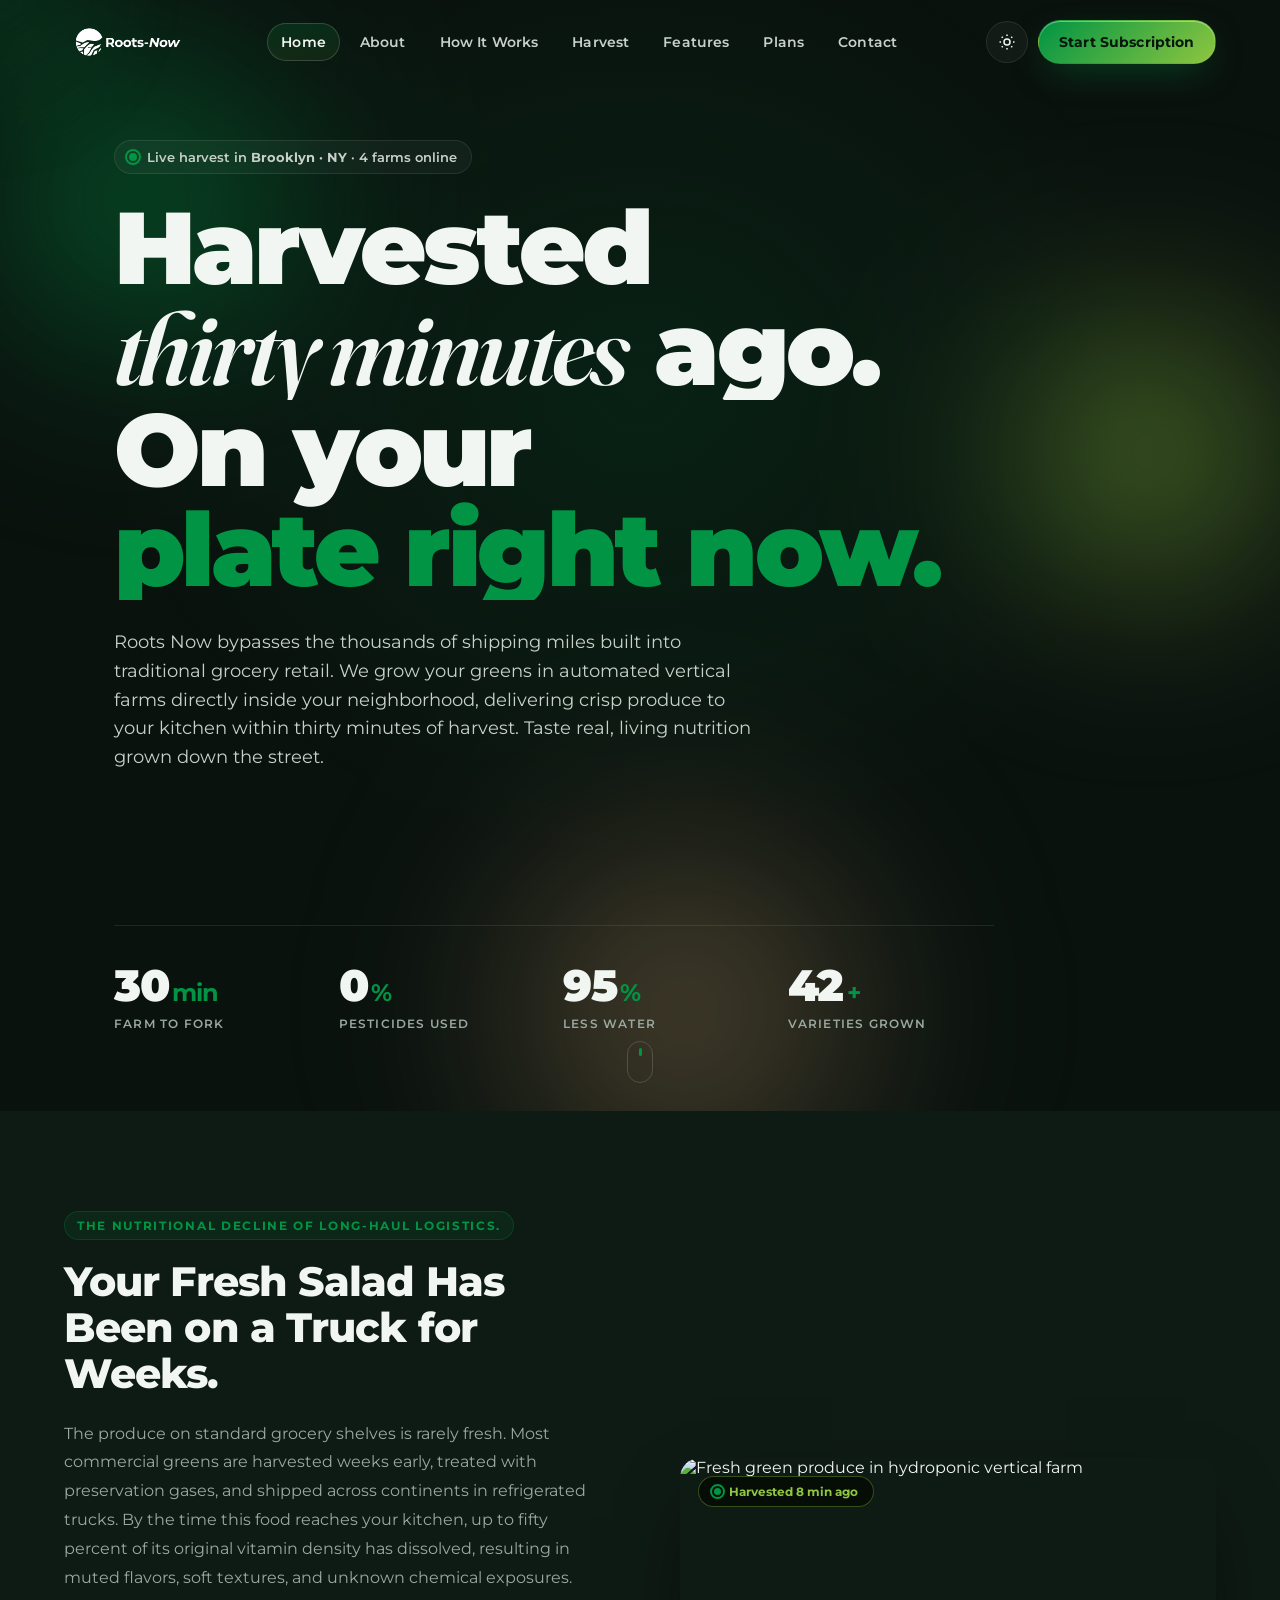
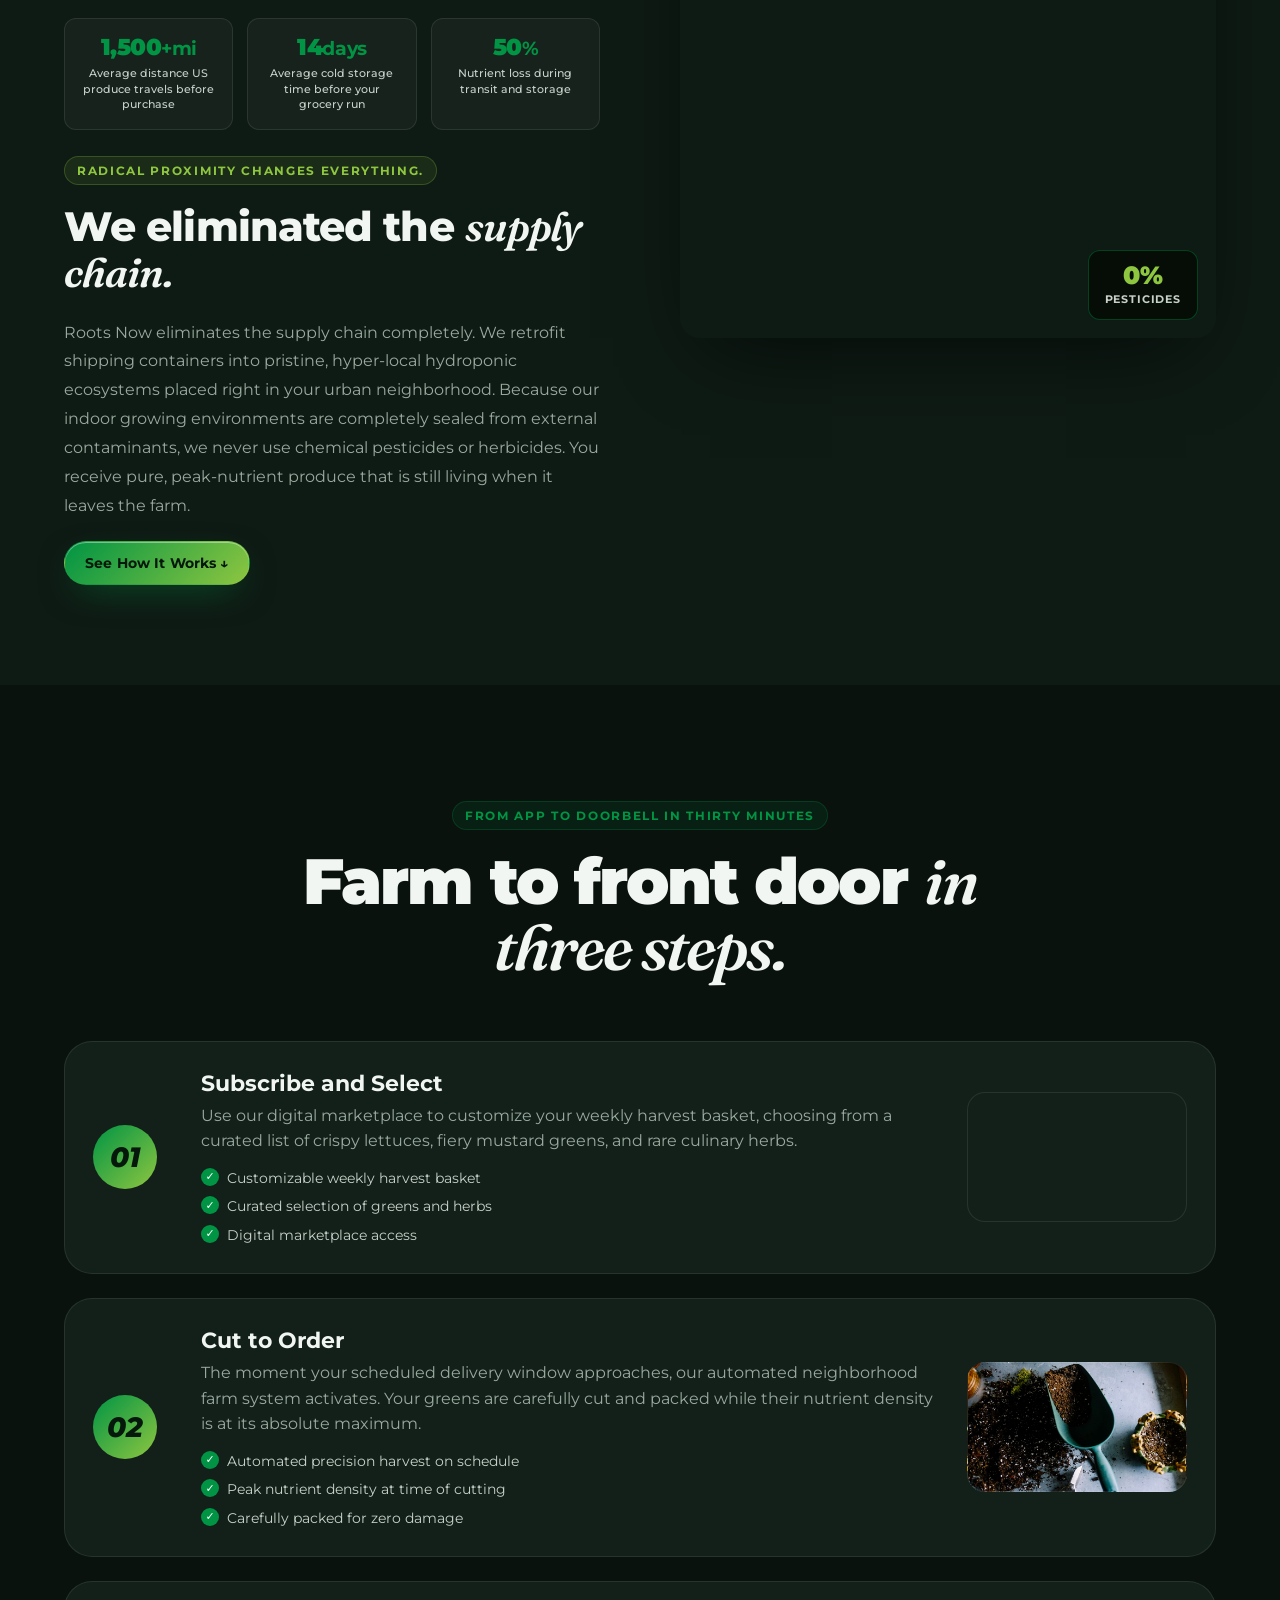
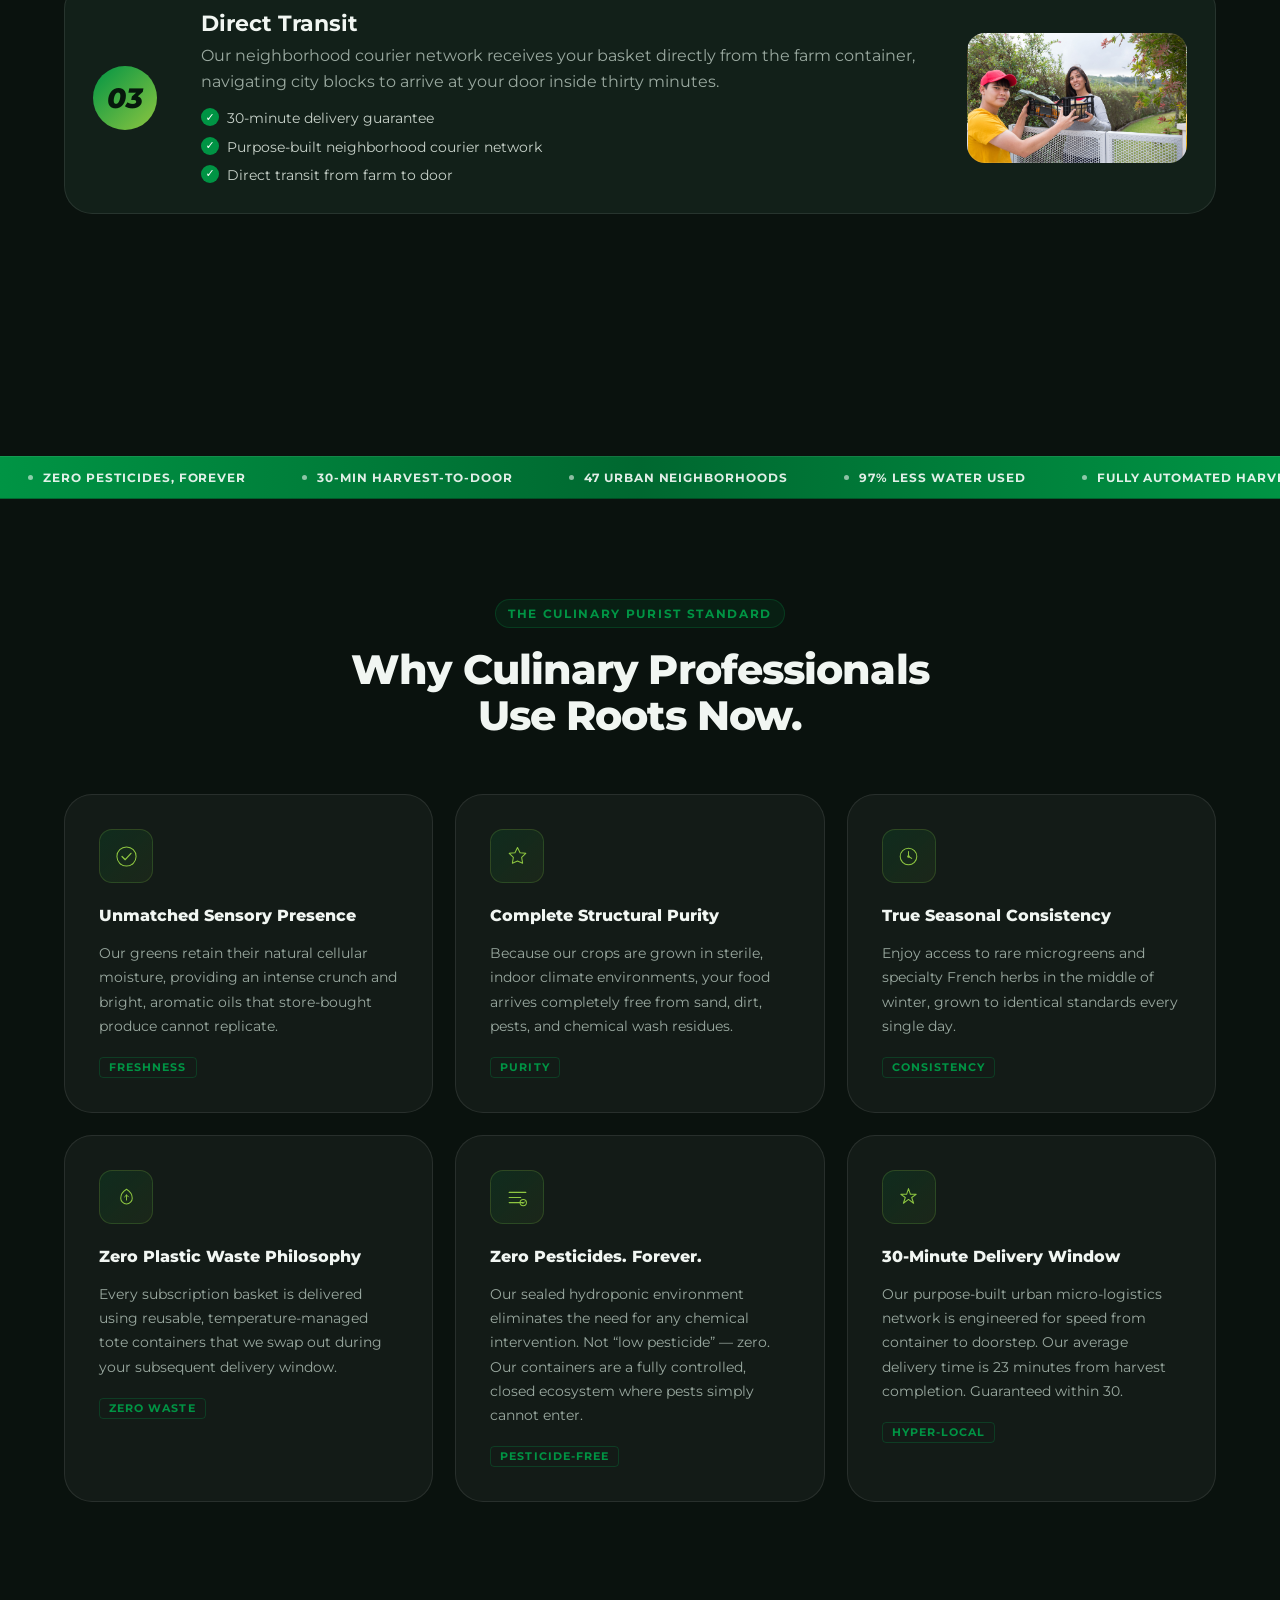
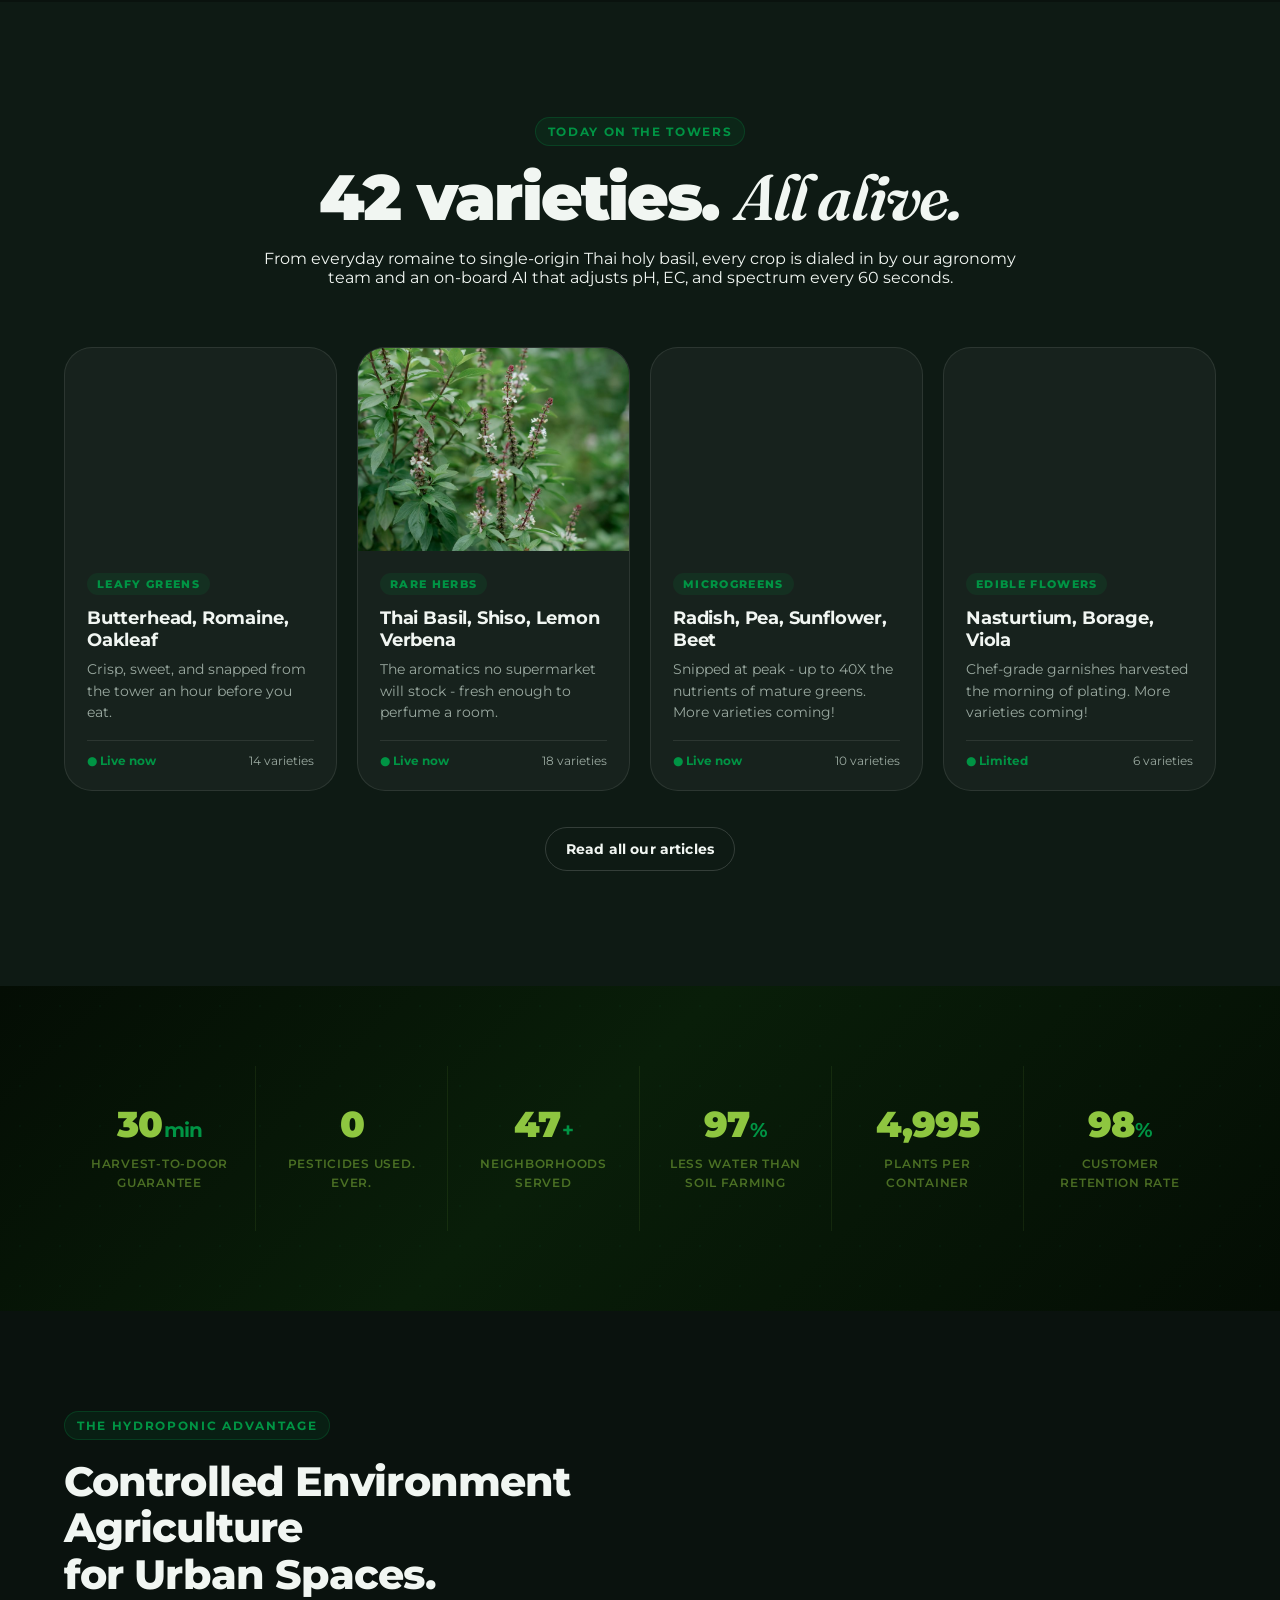
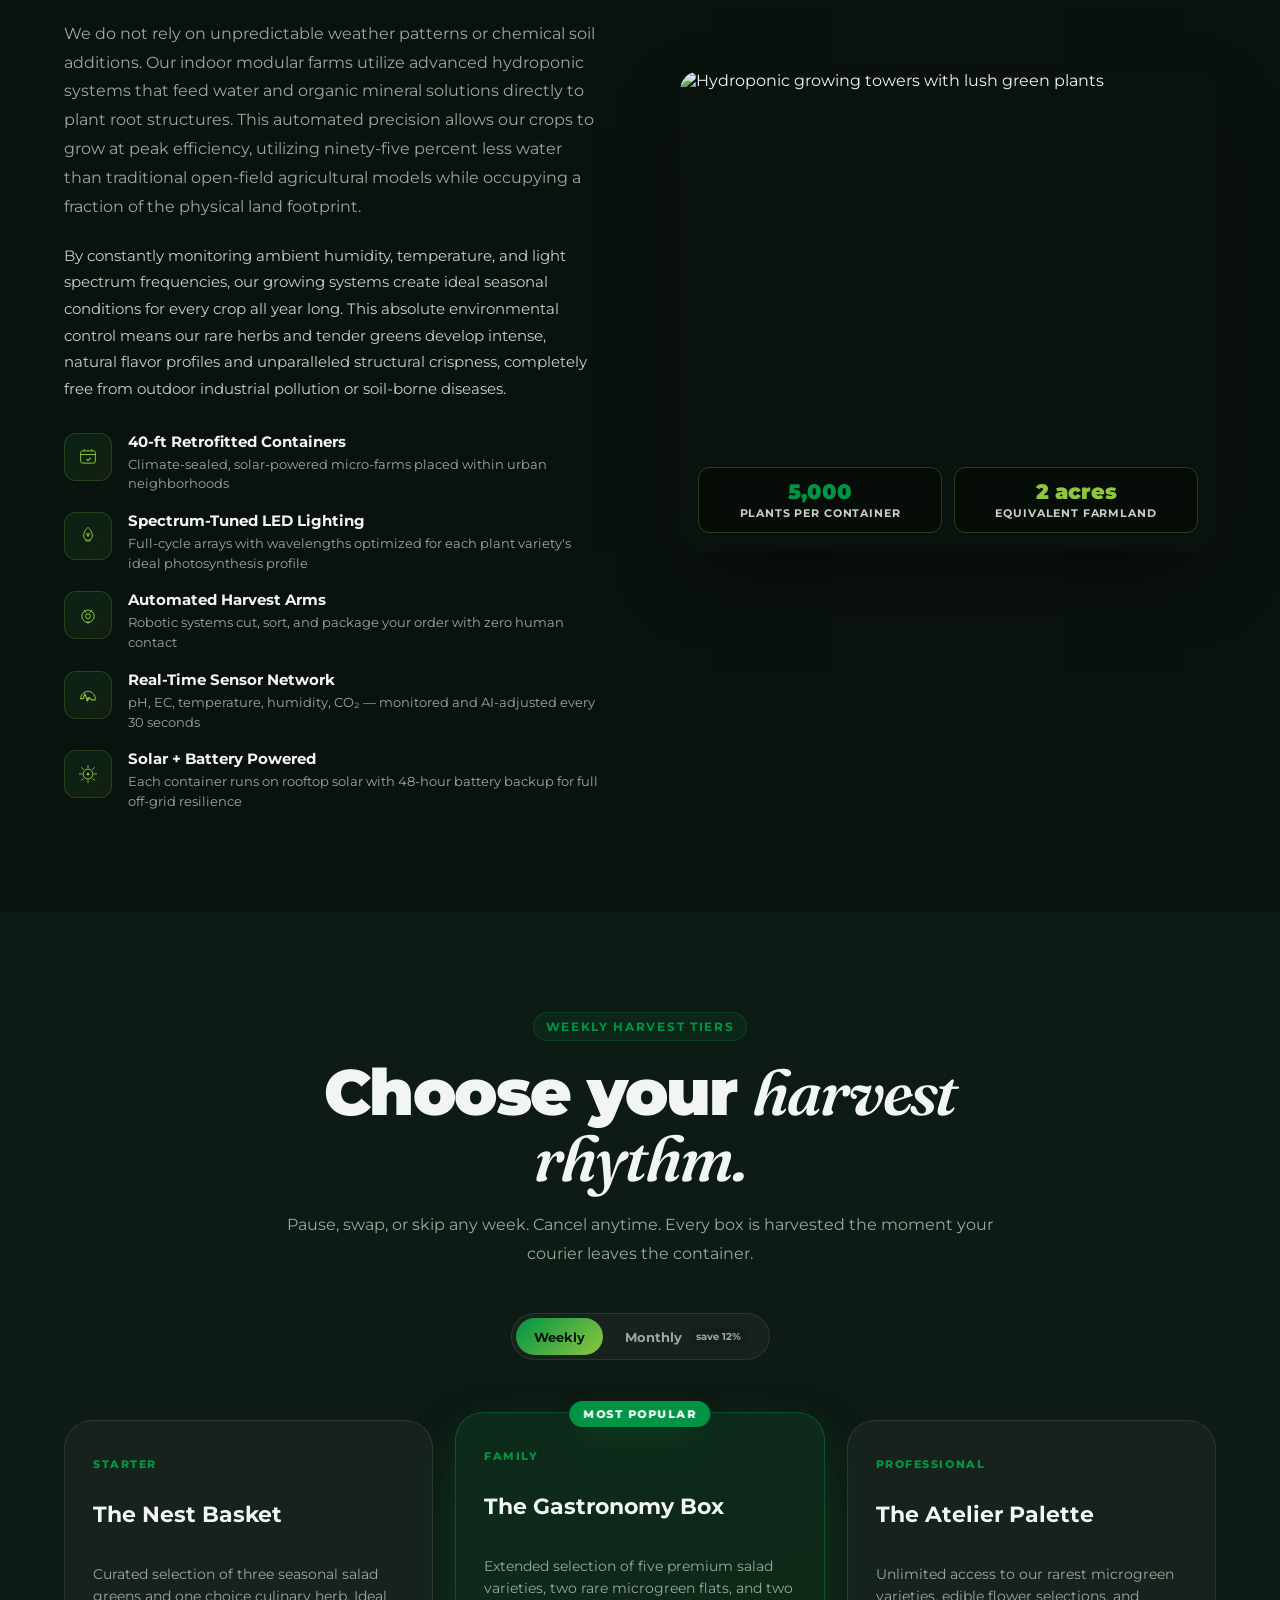
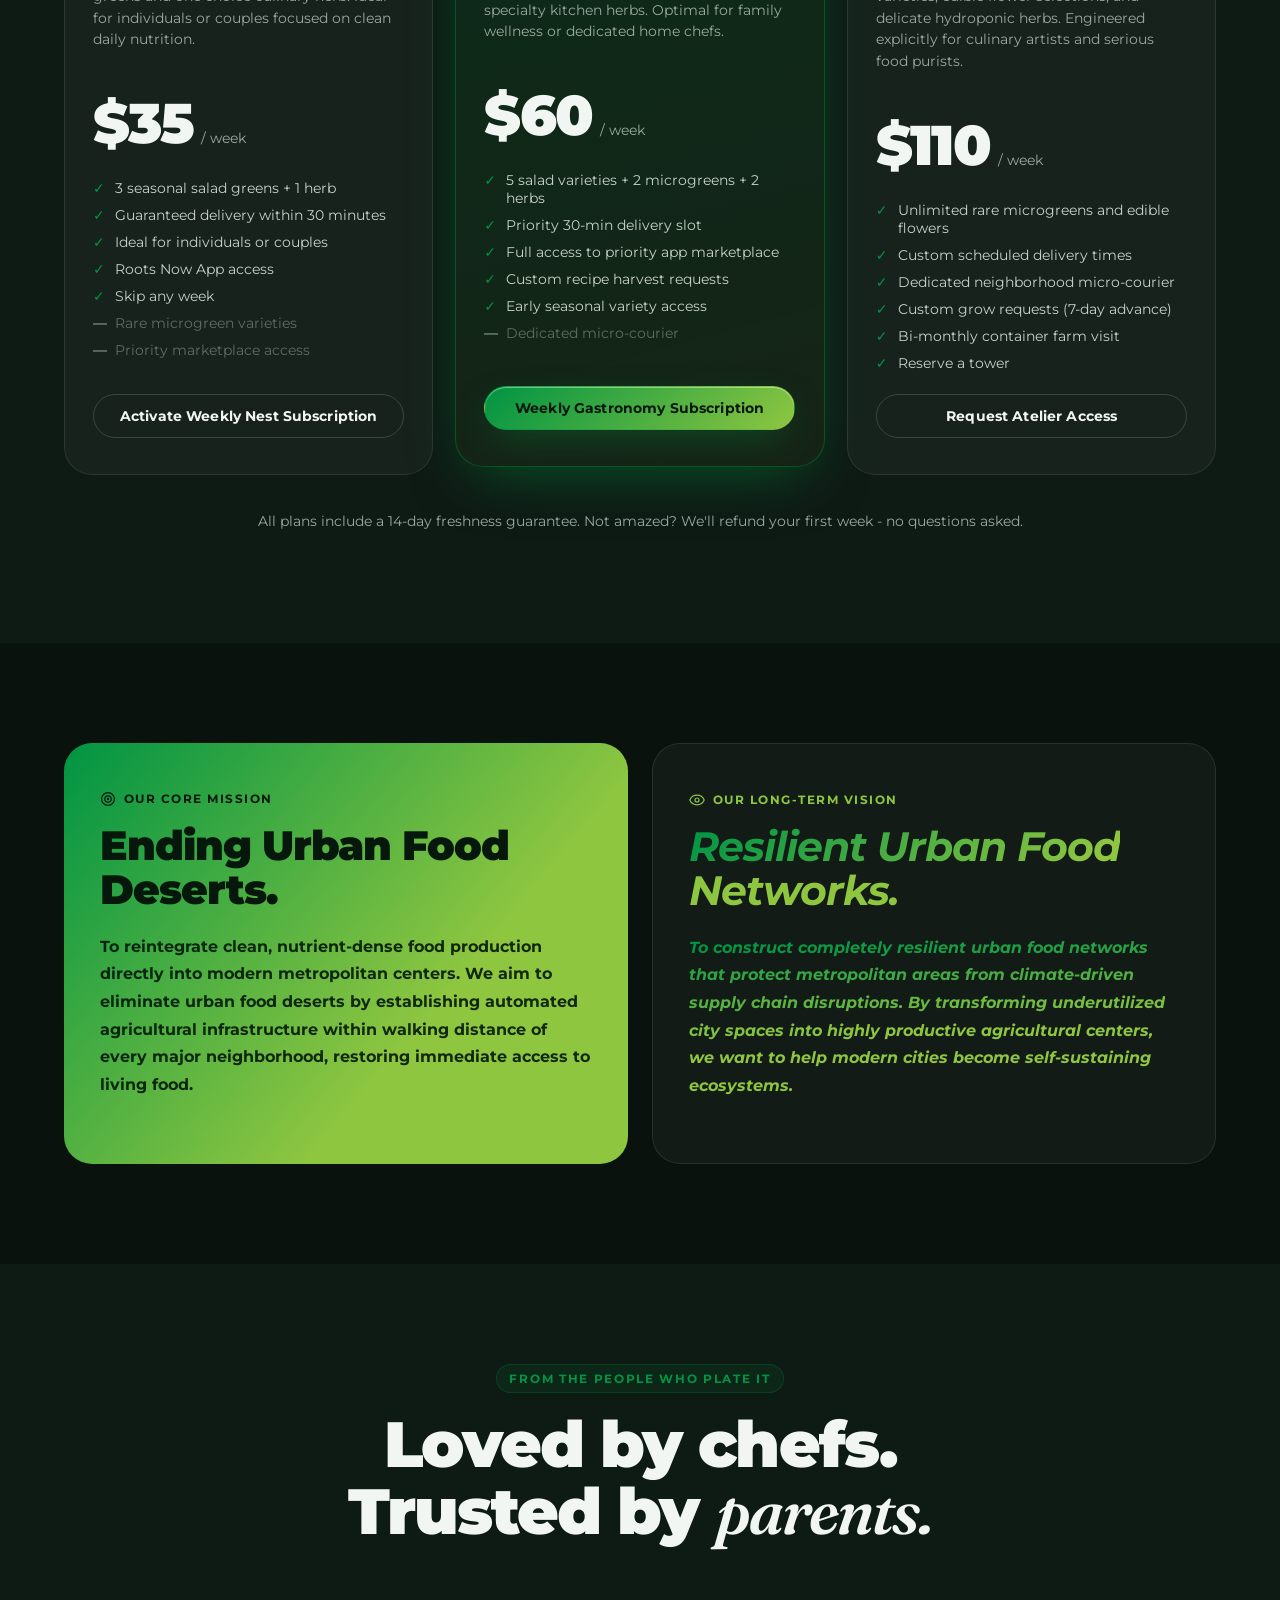
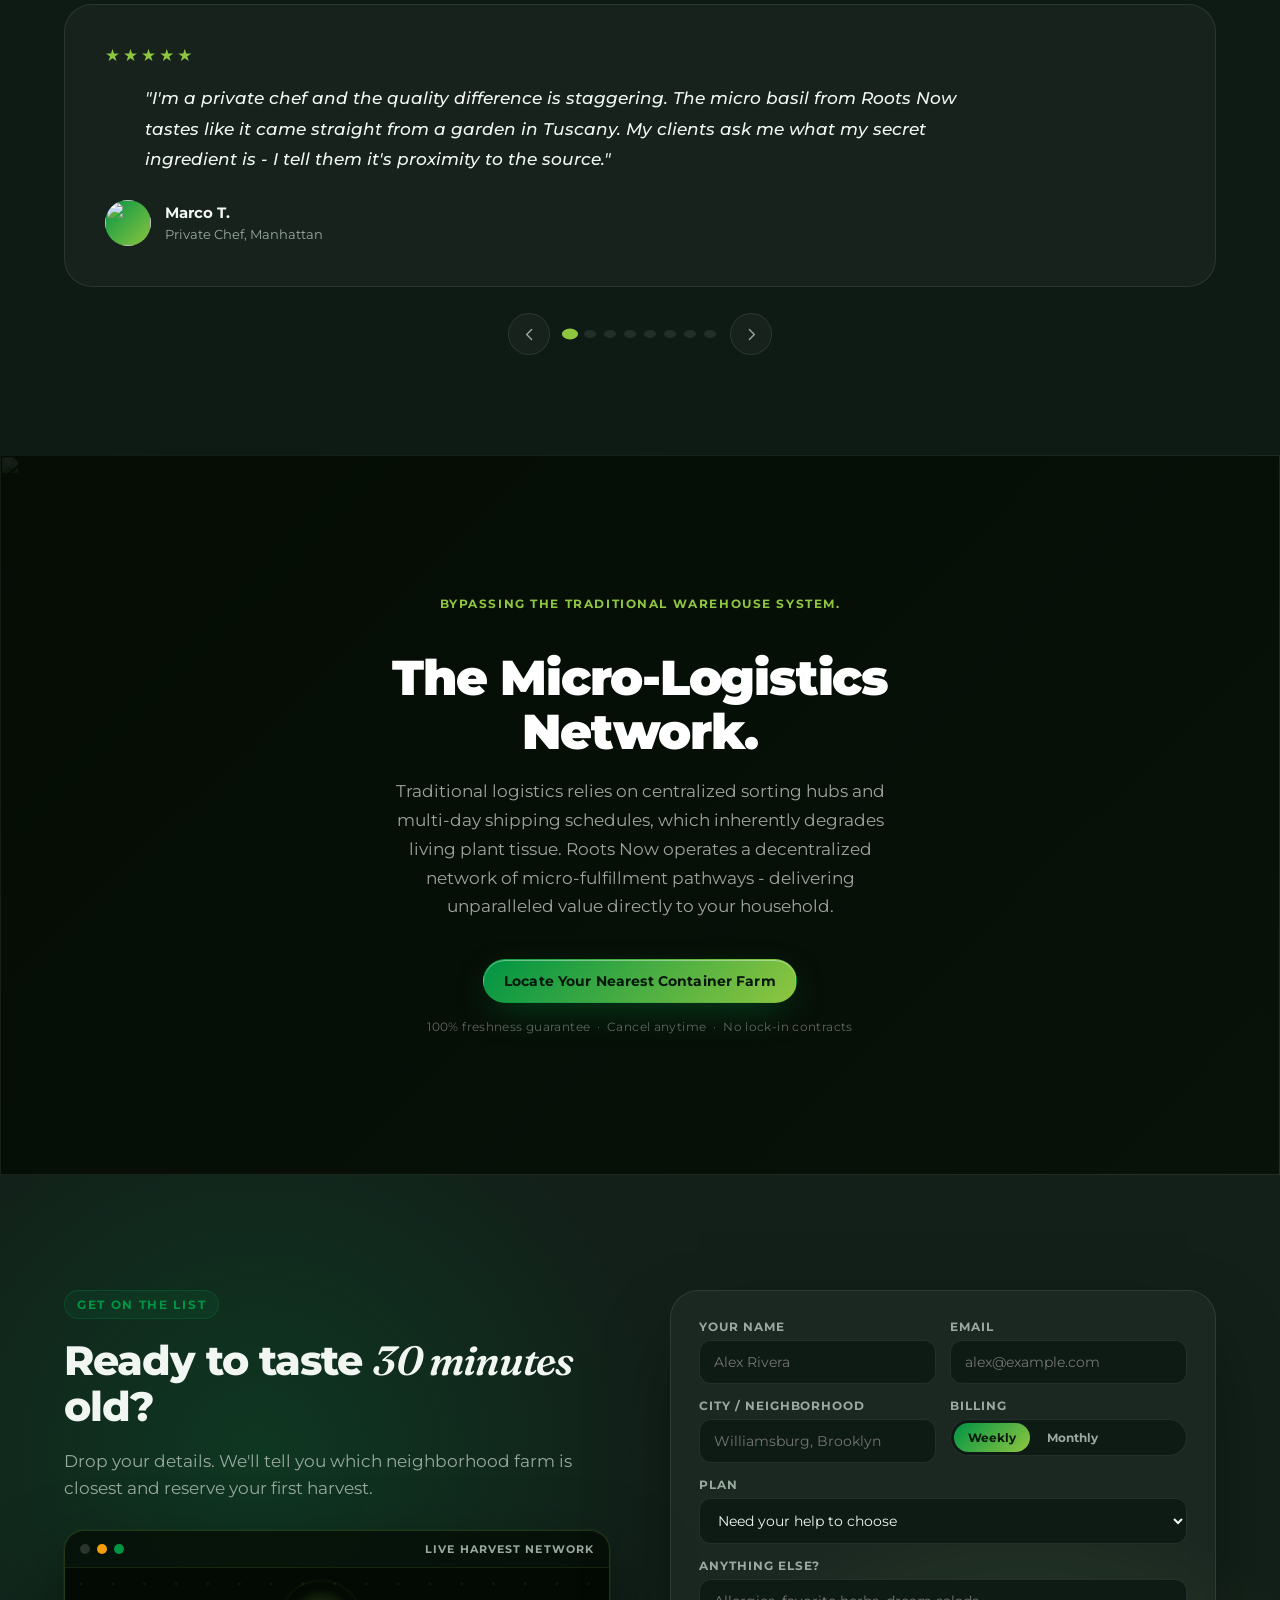
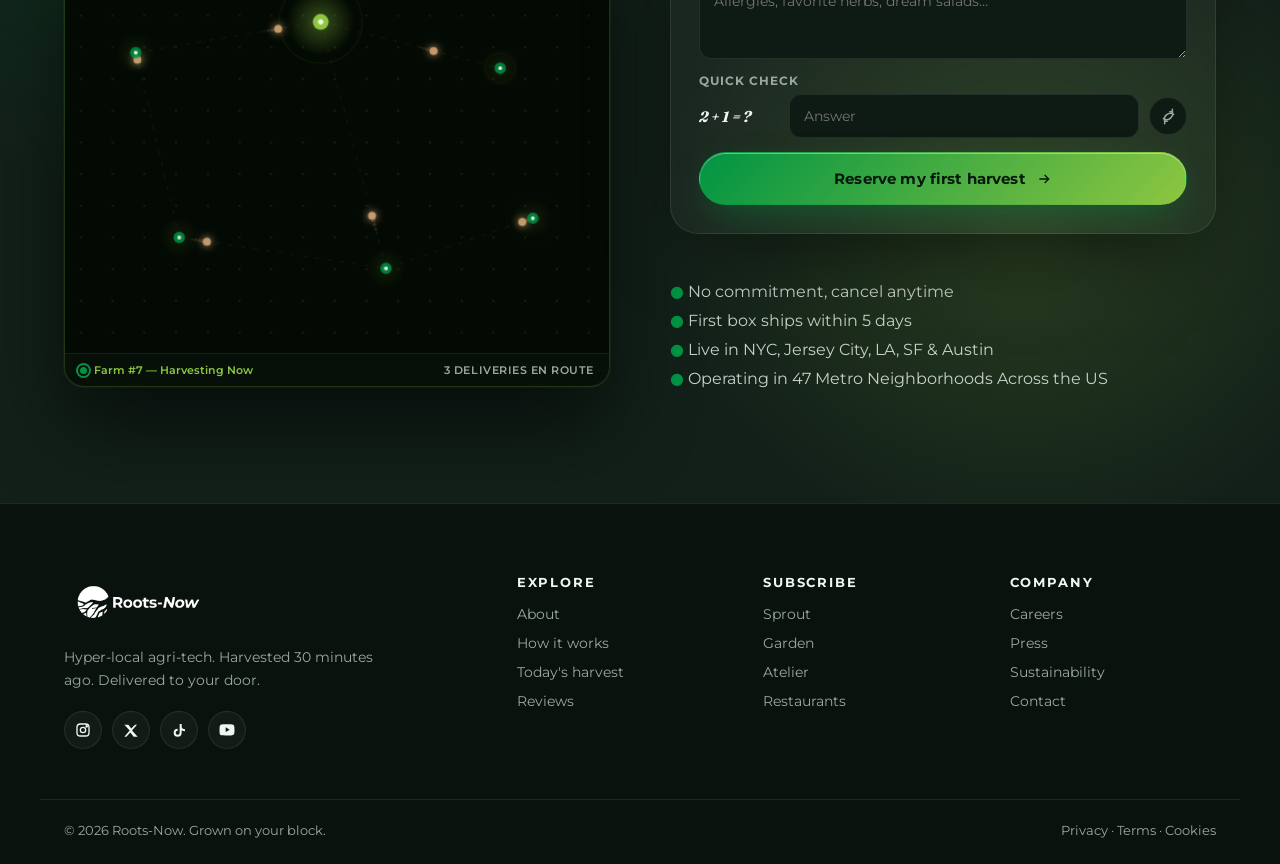
==== commit 692e066a: "Fix nav menus, footer links, and CTA anchors" ====
--- a/v6/index.html
+++ b/v6/index.html
@@ -34,8 +34,8 @@
           <li><a href="#about" data-link>About</a></li>
           <li><a href="#how" data-link>How It Works</a></li>
           <li><a href="#harvest" data-link>Harvest</a></li>
+          <li><a href="#features" data-link>Features</a></li>
           <li><a href="#pricing" data-link>Plans</a></li>
-          <li><a href="#blog" data-link>Blog</a></li>
           <li><a href="#contact" data-link>Contact</a></li>
         </ul>
       </nav>
@@ -59,8 +59,9 @@
         <li><a href="#about">About</a></li>
         <li><a href="#how">How It Works</a></li>
         <li><a href="#harvest">Today's Harvest</a></li>
+        <li><a href="#features">Features</a></li>
         <li><a href="#pricing">Plans</a></li>
-        <li><a href="#blog">Blog</a></li>
+        <li><a href="#testimonials">Reviews</a></li>
         <li><a href="#contact">Contact</a></li>
       </ul>
       <a href="#pricing" class="btn btn-primary btn-block">Start Subscription</a>
@@ -369,7 +370,7 @@
           </article>
         </div>
         <div class="harvest-cta reveal">
-          <a href="#blog" class="btn btn-outline">Read all our articles</a>
+          <a href="#testimonials" class="btn btn-outline">Read all our articles</a>
         </div>
       </div>
     </section>
@@ -465,7 +466,7 @@
                 </div>
                 <div class="tech-right reveal-item delay-3">
                     <div class="tech-visual-wrap">
-                        <img src="https://images.unsplash.com/photo-1574323347407-f5e1ad6d020b?w=800&q=85" alt="Vertical hydroponic growing towers with lush green plants" loading="lazy" class="tech-img">
+                        <img src="https://images.unsplash.com/photo-1530836369250-ef72a3f5cda8?w=800&q=80" alt="Hydroponic growing towers with lush green plants" loading="lazy" class="tech-img">
                         <div class="tech-badge-grid">
                             <div class="tech-badge tb-green reveal-item delay-3">
                                 <span class="tb-num">5,000</span>
@@ -818,7 +819,7 @@
           <li><a href="#about">About</a></li>
           <li><a href="#how">How it works</a></li>
           <li><a href="#harvest">Today's harvest</a></li>
-          <li><a href="#blog">Blog</a></li>
+          <li><a href="#testimonials">Reviews</a></li>
         </ul>
       </div>
       <div class="footer-col">
@@ -833,9 +834,9 @@
       <div class="footer-col">
         <h4>Company</h4>
         <ul>
-          <li><a href="#">Careers</a></li>
-          <li><a href="#">Press</a></li>
-          <li><a href="#">Sustainability</a></li>
+          <li><a href="#contact">Careers</a></li>
+          <li><a href="#about">Press</a></li>
+          <li><a href="#technology">Sustainability</a></li>
           <li><a href="#contact">Contact</a></li>
         </ul>
       </div>
--- a/v6/style.css
+++ b/v6/style.css
@@ -439,7 +439,7 @@
   border: 1px solid var(--border);
 }
 .art-1 { background-image: url('https://images.unsplash.com/photo-1542838132-92c53300491e?w=800&q=80'); }
-.art-2 { background-image: url('https://images.unsplash.com/photo-1530836369250-ef72a3f5cda8?w=800&q=80'); }
+.art-2 { background-image: url('CuttoOrder.jpg'); }
 .art-3 { background-image: url('pexels-kampus-8931666.jpg'); }
 
 /* Marquee bar from v5 */
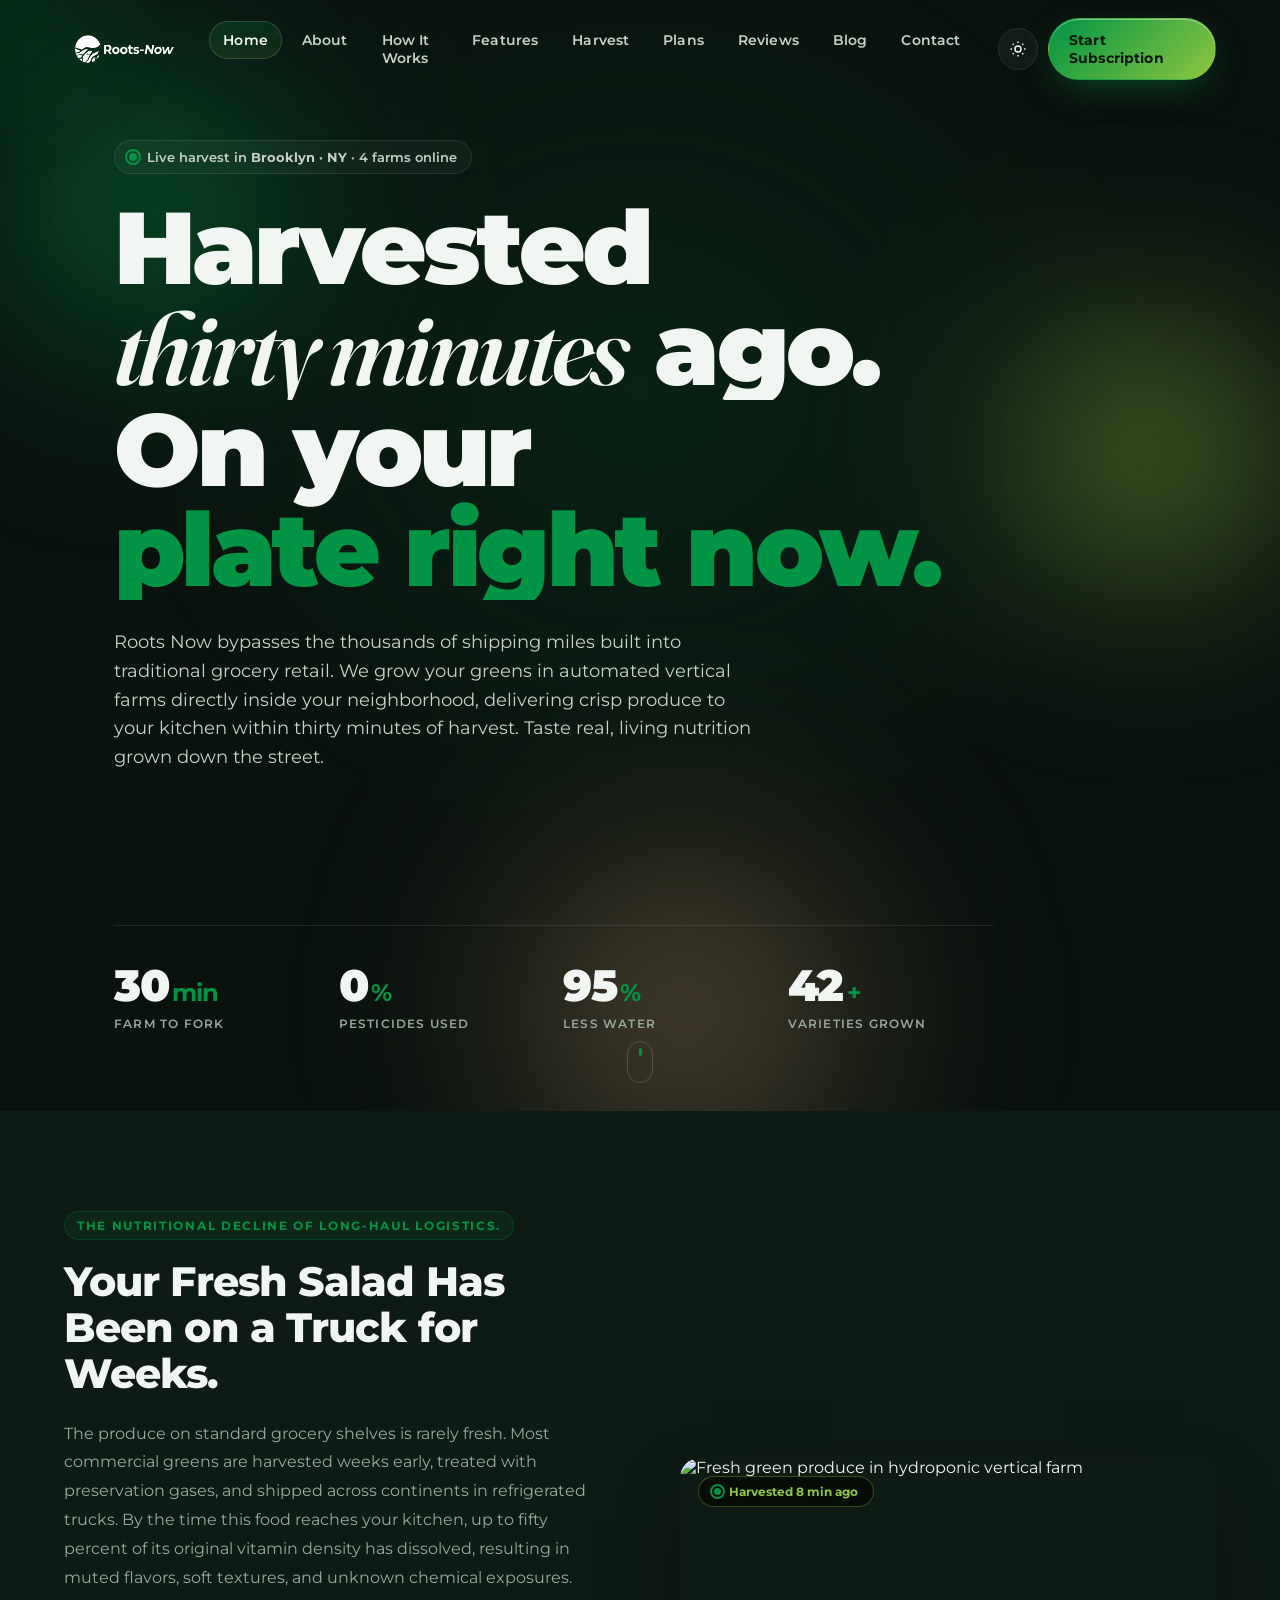
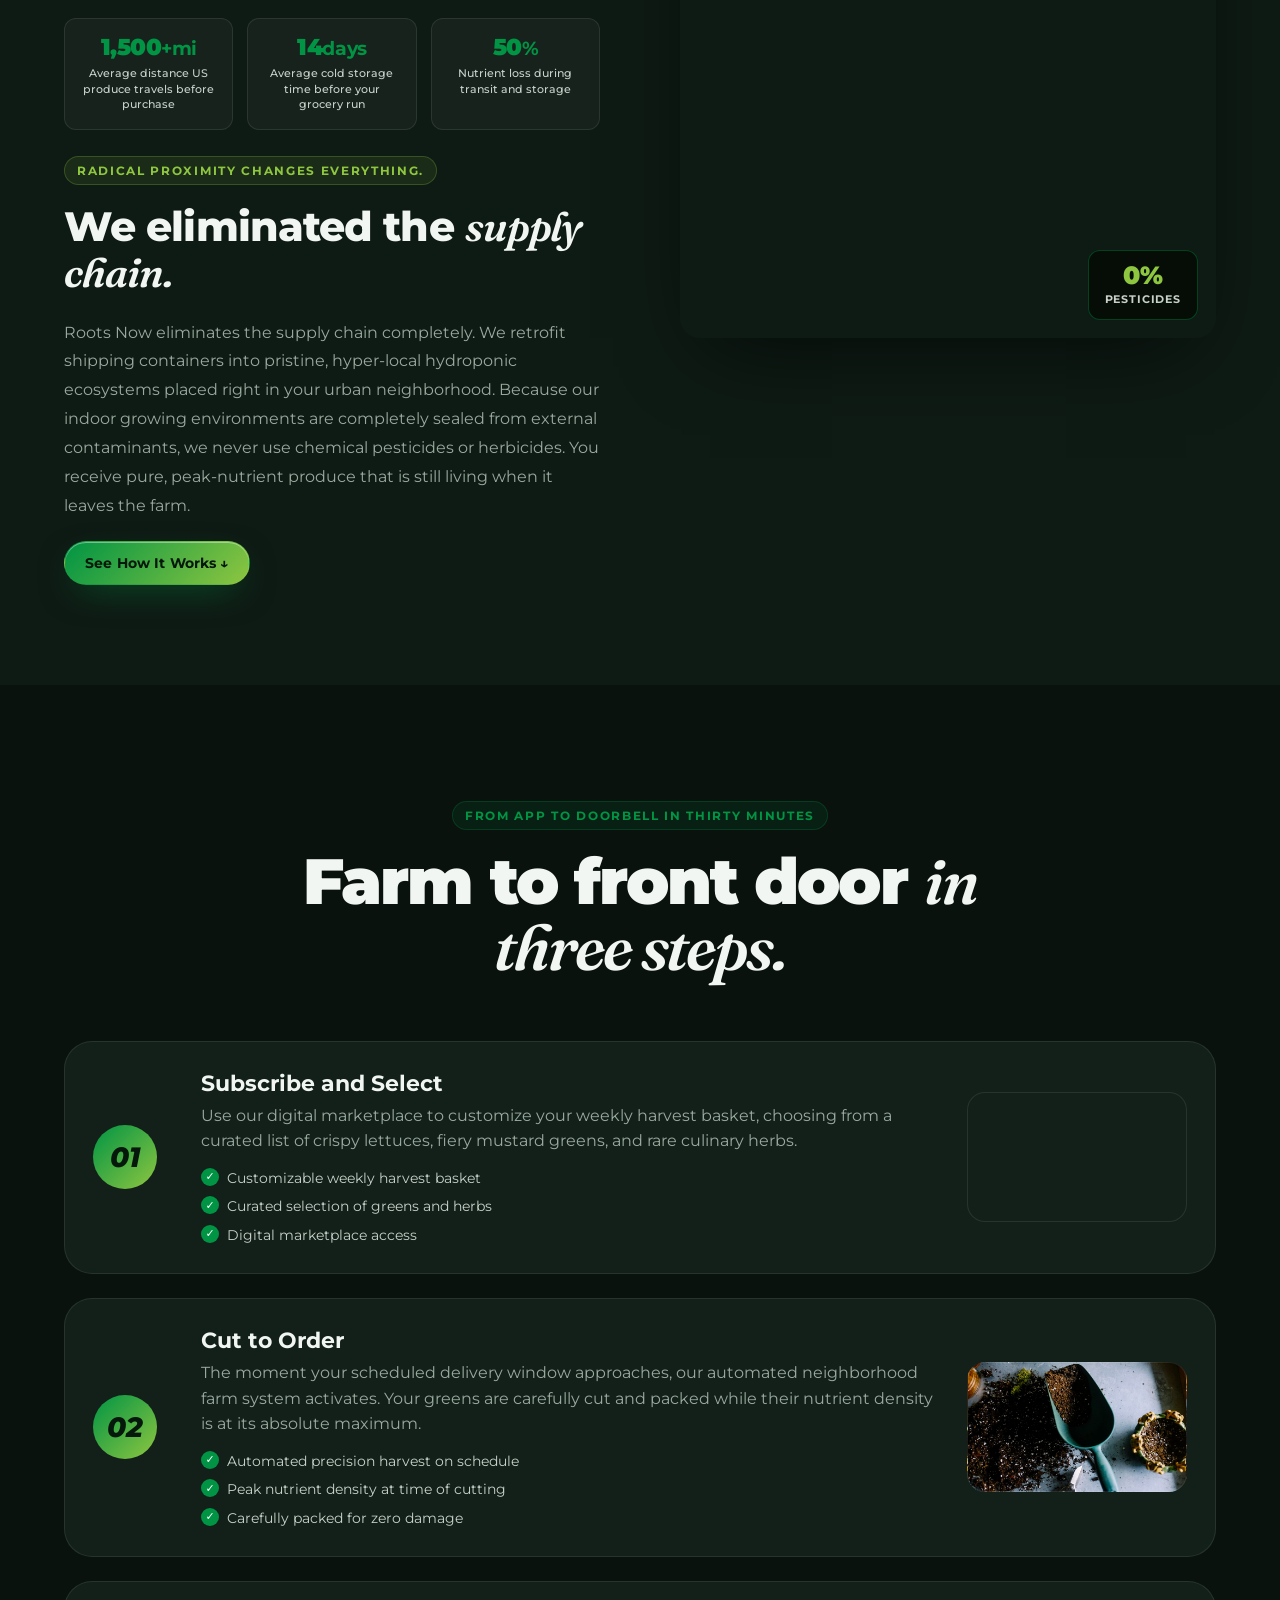
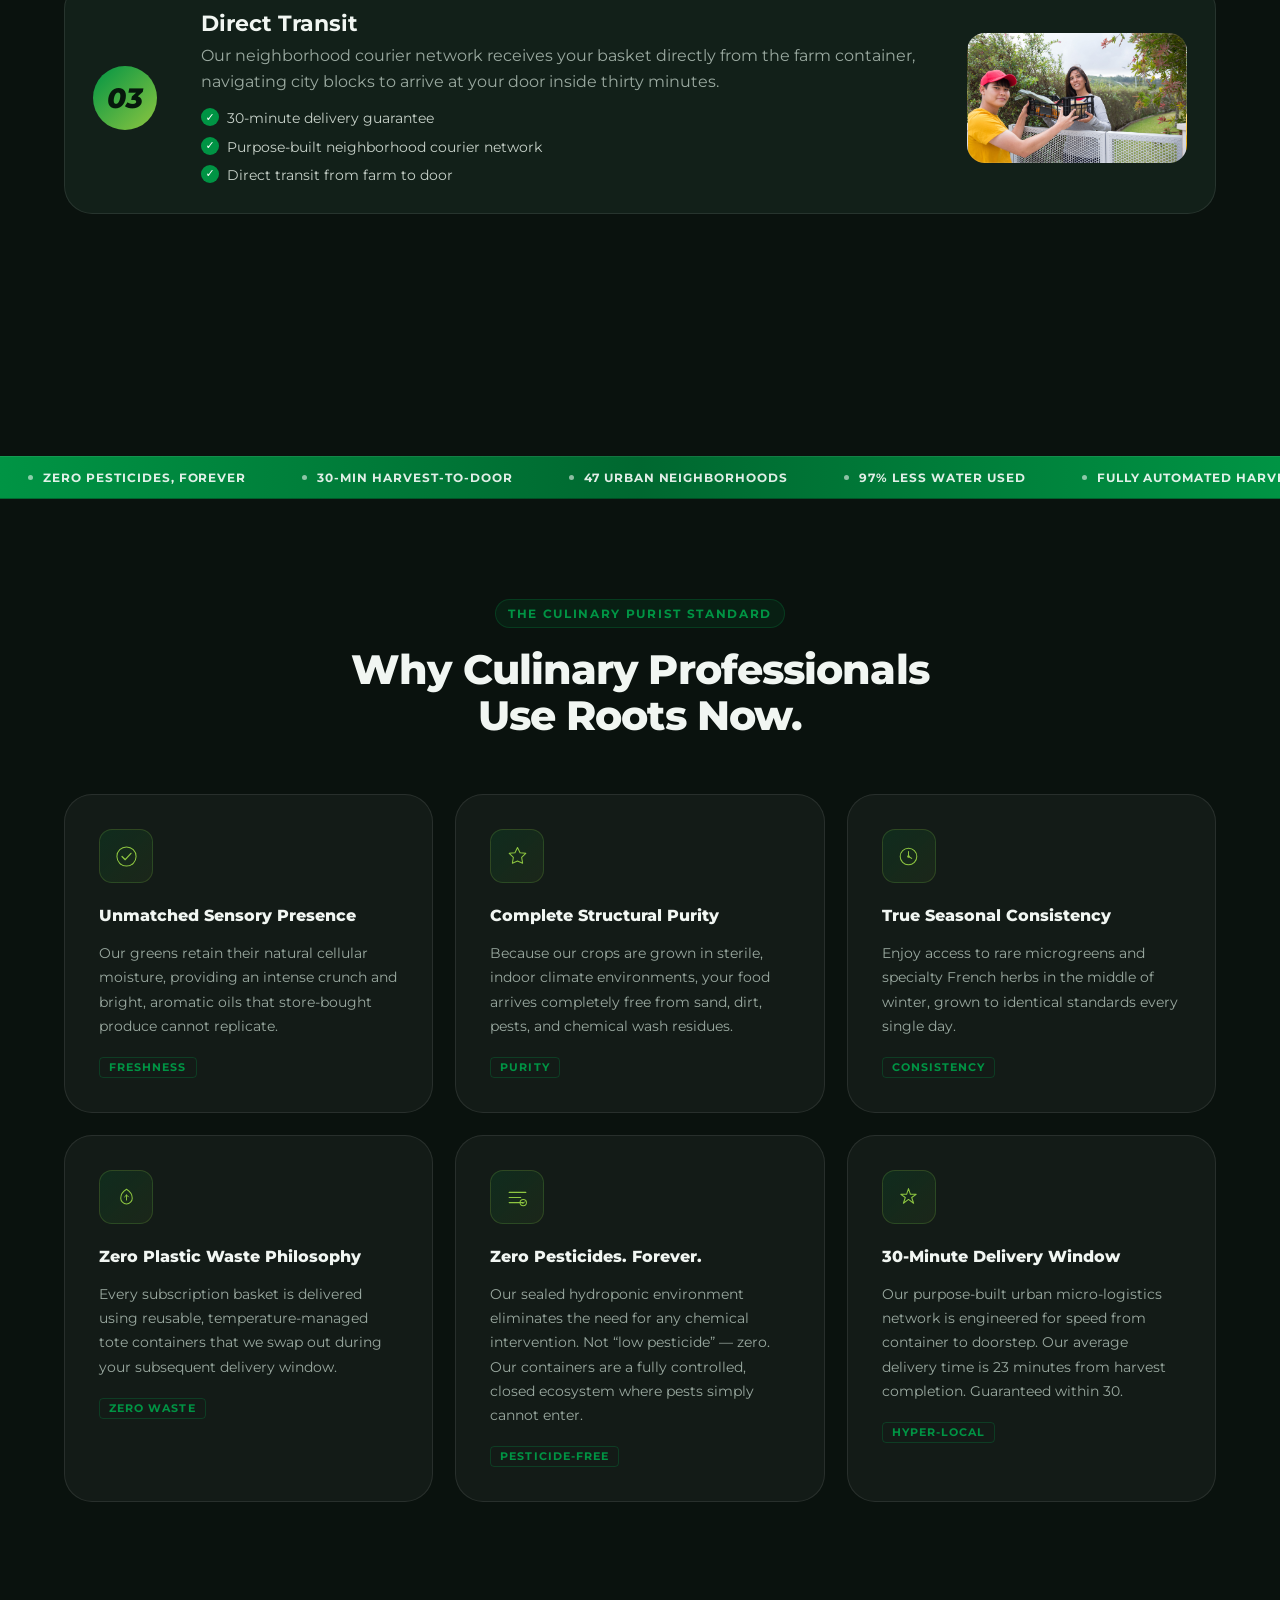
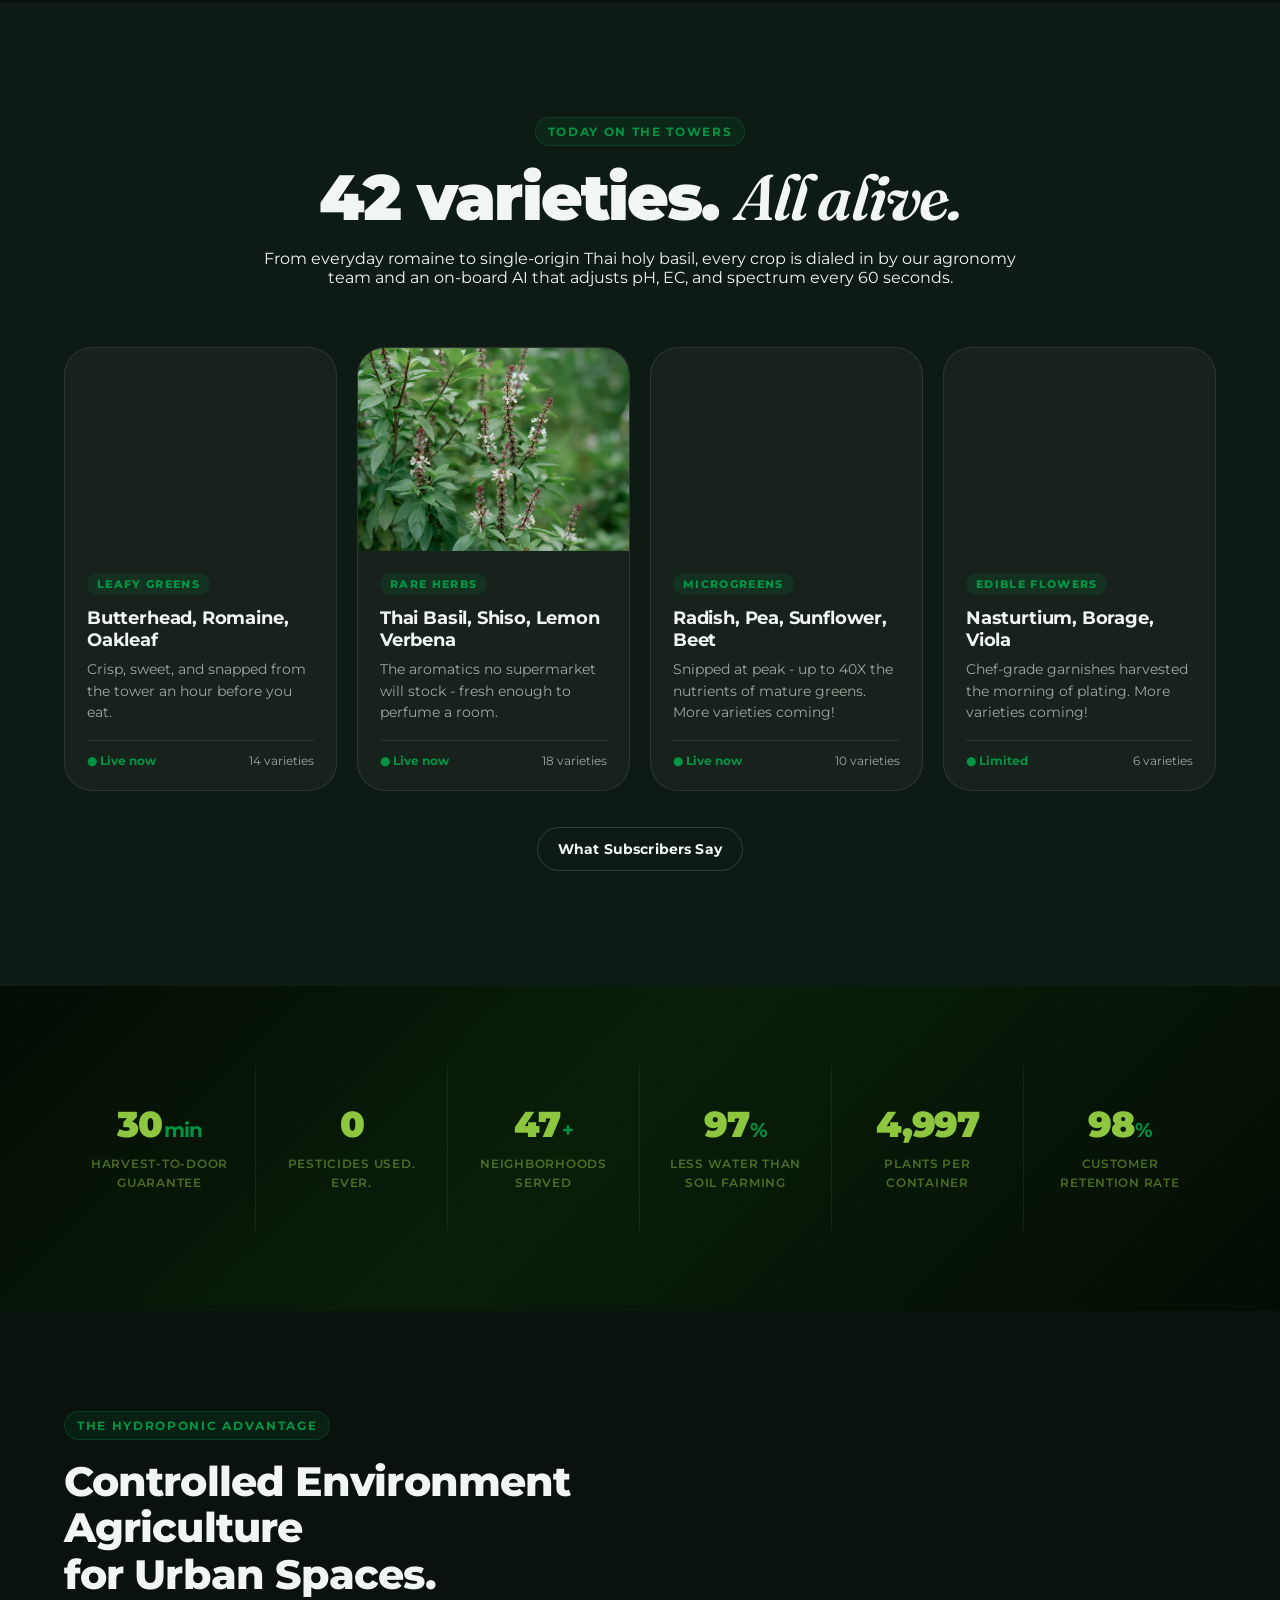
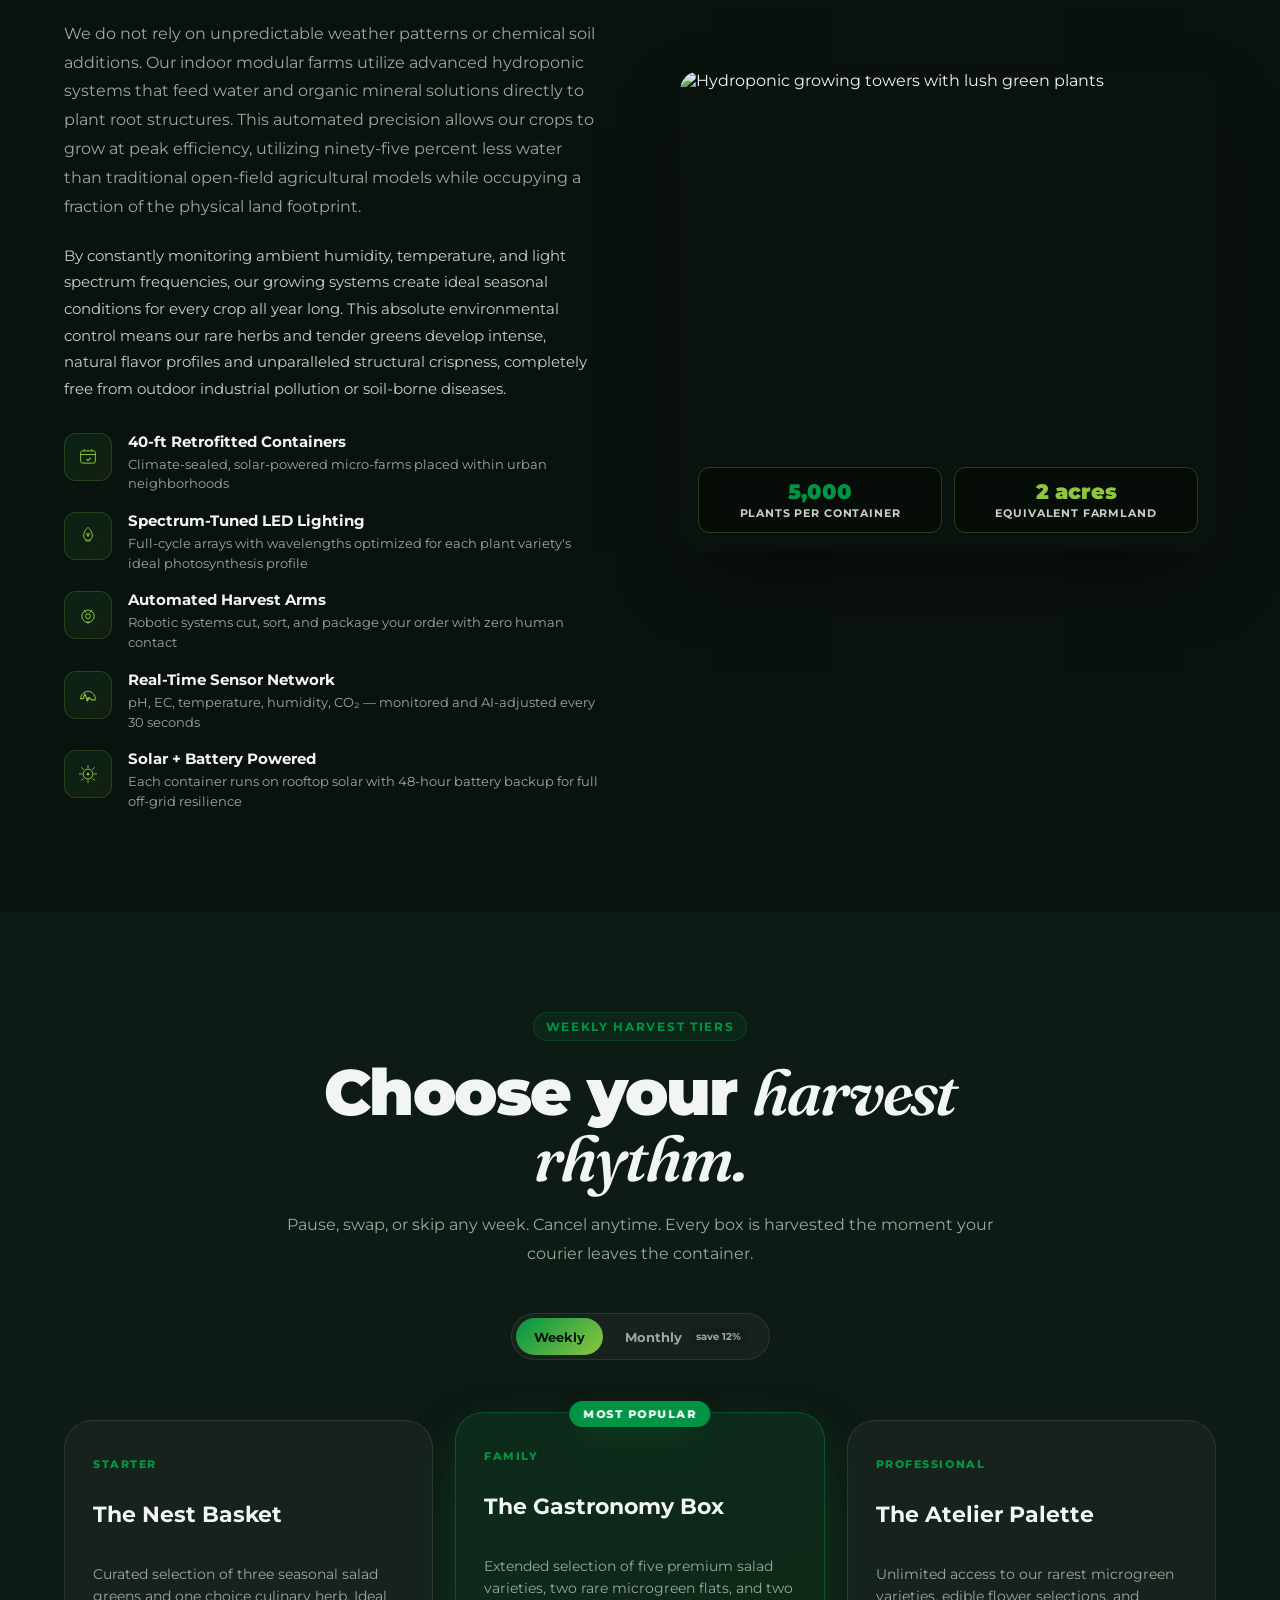
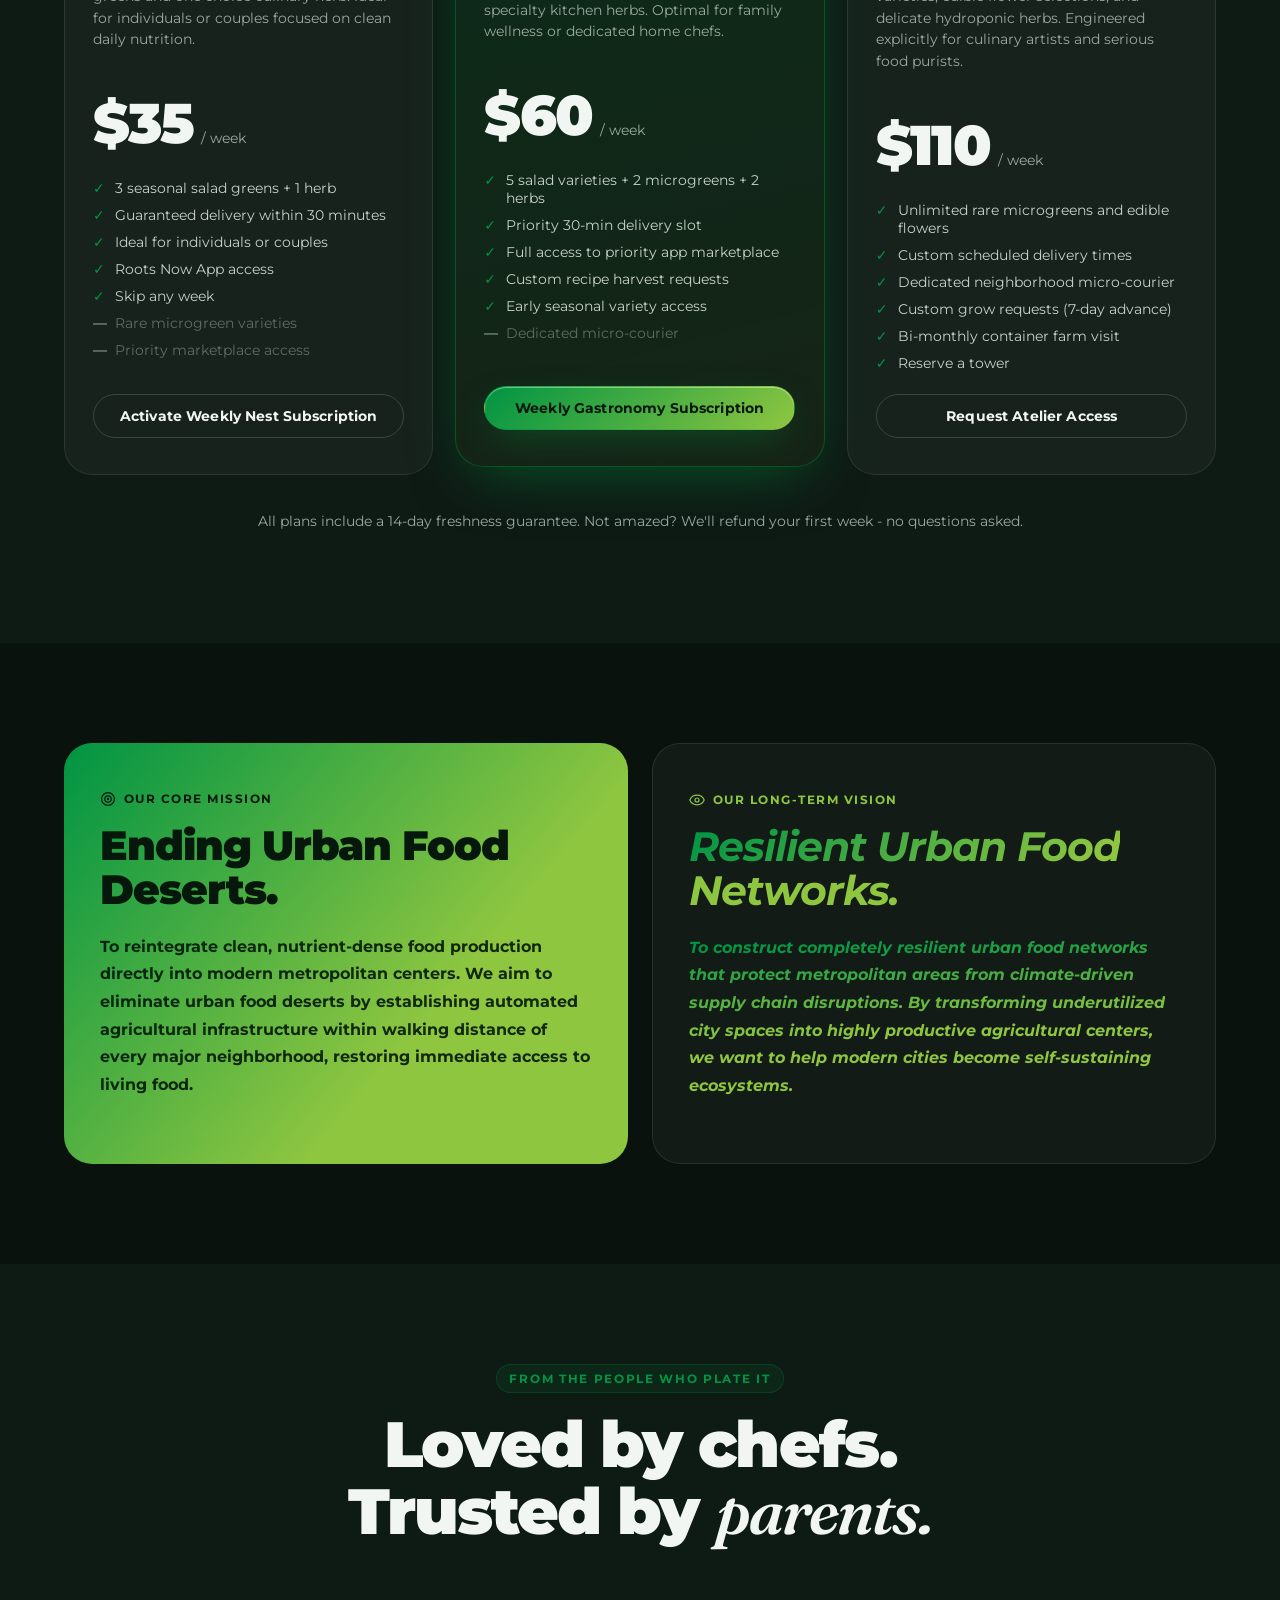
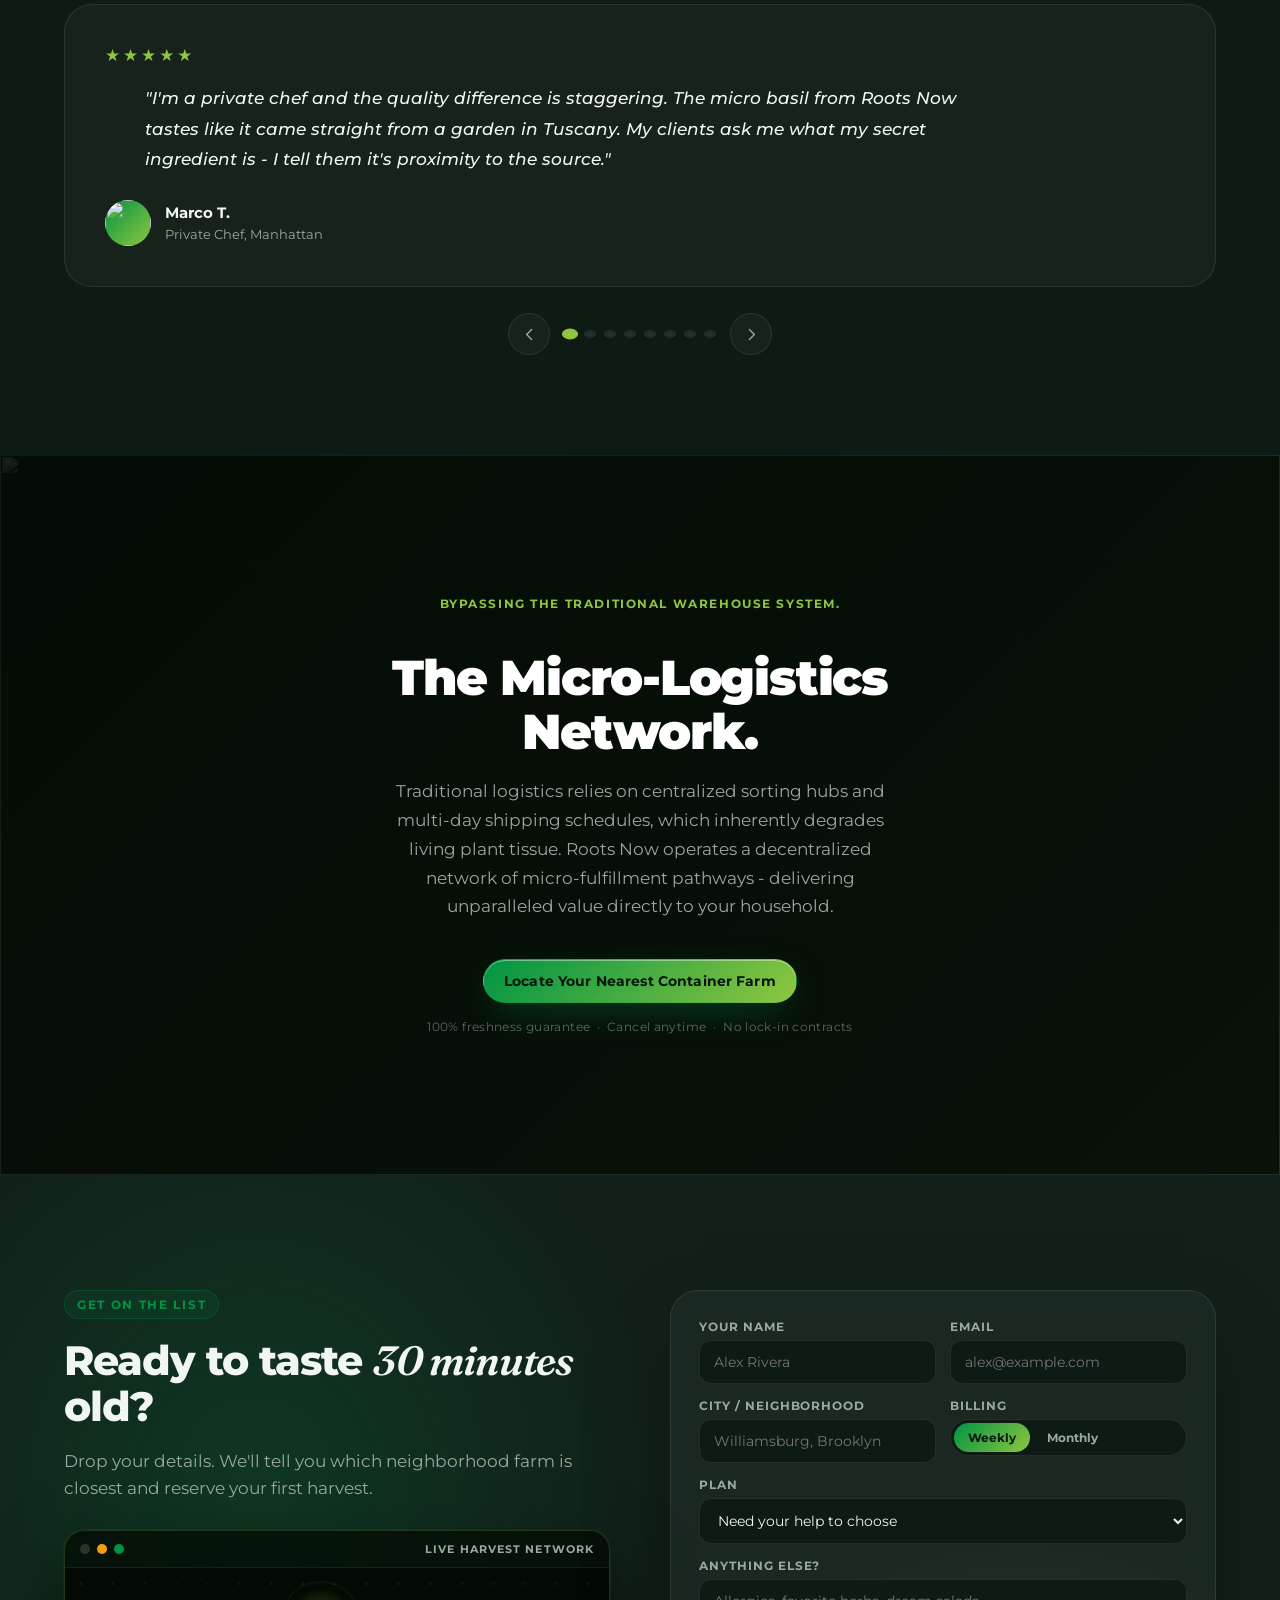
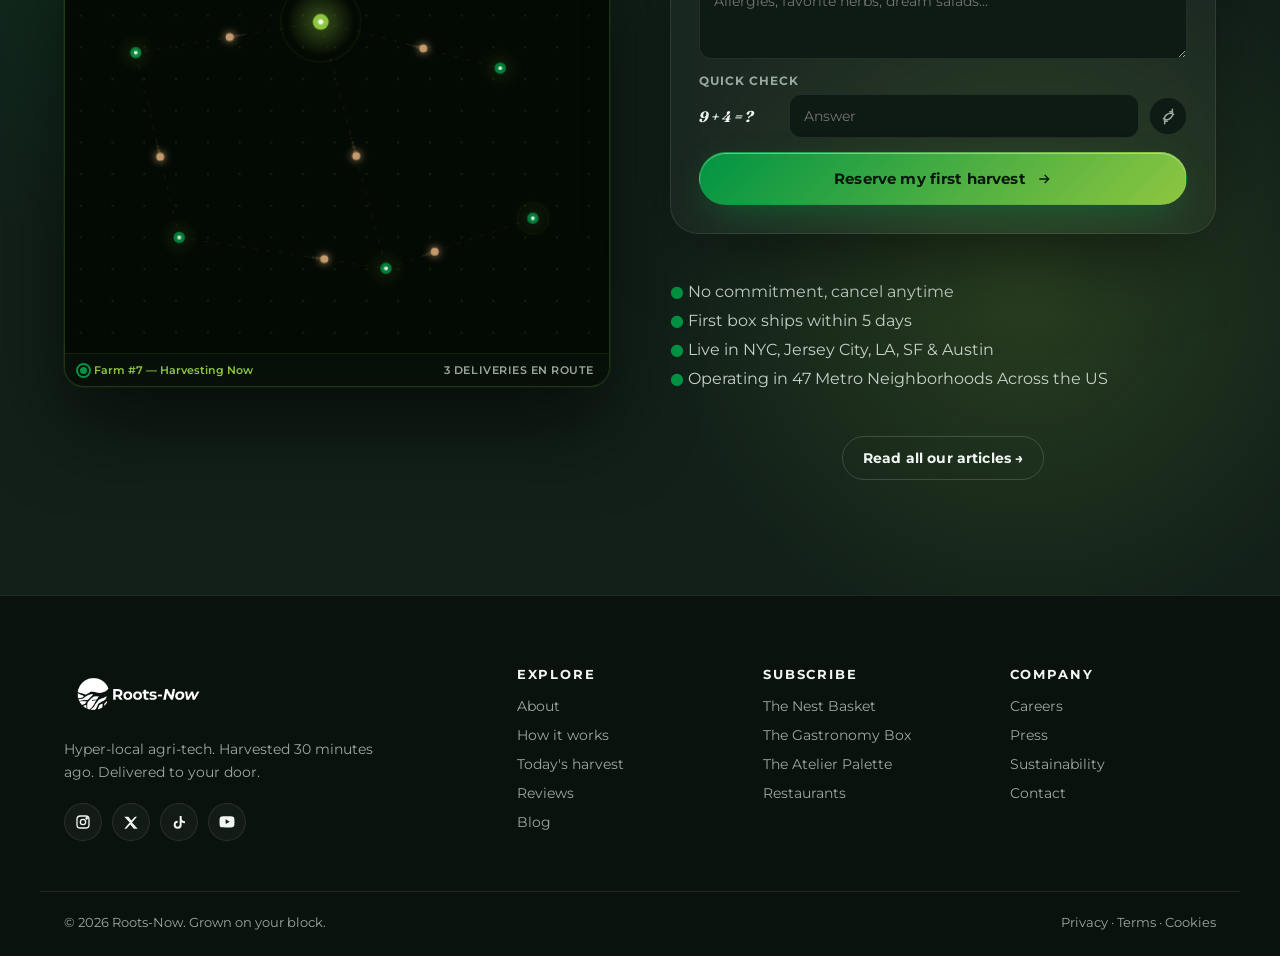
==== commit 42e8709f: "Nav/footer menu updates, swap harvest/features, move article CTA, add subscribers CTA" ====
--- a/v6/index.html
+++ b/v6/index.html
@@ -33,9 +33,11 @@
           <li><a href="#hero" data-link>Home</a></li>
           <li><a href="#about" data-link>About</a></li>
           <li><a href="#how" data-link>How It Works</a></li>
+          <li><a href="#features" data-link>Features</a></li>
           <li><a href="#harvest" data-link>Harvest</a></li>
-          <li><a href="#features" data-link>Features</a></li>
           <li><a href="#pricing" data-link>Plans</a></li>
+          <li><a href="#testimonials" data-link>Reviews</a></li>
+          <li><a href="#" data-link>Blog</a></li>
           <li><a href="#contact" data-link>Contact</a></li>
         </ul>
       </nav>
@@ -58,10 +60,11 @@
         <li><a href="#hero">Home</a></li>
         <li><a href="#about">About</a></li>
         <li><a href="#how">How It Works</a></li>
+        <li><a href="#features">Features</a></li>
         <li><a href="#harvest">Today's Harvest</a></li>
-        <li><a href="#features">Features</a></li>
         <li><a href="#pricing">Plans</a></li>
         <li><a href="#testimonials">Reviews</a></li>
+        <li><a href="#">Blog</a></li>
         <li><a href="#contact">Contact</a></li>
       </ul>
       <a href="#pricing" class="btn btn-primary btn-block">Start Subscription</a>
@@ -370,7 +373,7 @@
           </article>
         </div>
         <div class="harvest-cta reveal">
-          <a href="#testimonials" class="btn btn-outline">Read all our articles</a>
+          <a href="#testimonials" class="btn btn-outline">What Subscribers Say</a>
         </div>
       </div>
     </section>
@@ -792,6 +795,9 @@
             <li>● Live in NYC, Jersey City, LA, SF & Austin</li>
             <li>● Operating in 47 Metro Neighborhoods Across the US</li>
           </ul>
+          <div class="contact-bottom-cta">
+            <a href="#" class="btn btn-outline">Read all our articles →</a>
+          </div>
         </div>
       </div>
     </section>
@@ -820,14 +826,15 @@
           <li><a href="#how">How it works</a></li>
           <li><a href="#harvest">Today's harvest</a></li>
           <li><a href="#testimonials">Reviews</a></li>
+          <li><a href="#">Blog</a></li>
         </ul>
       </div>
       <div class="footer-col">
         <h4>Subscribe</h4>
         <ul>
-          <li><a href="#pricing">Sprout</a></li>
-          <li><a href="#pricing">Garden</a></li>
-          <li><a href="#pricing">Atelier</a></li>
+          <li><a href="#pricing">The Nest Basket</a></li>
+          <li><a href="#pricing">The Gastronomy Box</a></li>
+          <li><a href="#pricing">The Atelier Palette</a></li>
           <li><a href="#contact">Restaurants</a></li>
         </ul>
       </div>
--- a/v6/style.css
+++ b/v6/style.css
@@ -620,6 +620,7 @@
 .hcard-meta span:first-child { color: var(--brand-green); font-weight: 700; }
 .tilt { transform-style: preserve-3d; transition: transform .35s var(--ease); }
 .harvest-cta { text-align: center; margin-top: 36px; }
+.contact-bottom-cta { text-align: center; margin-top: 24px; }
 
 /* Technology section */
 .tech-section { background: var(--bg); }
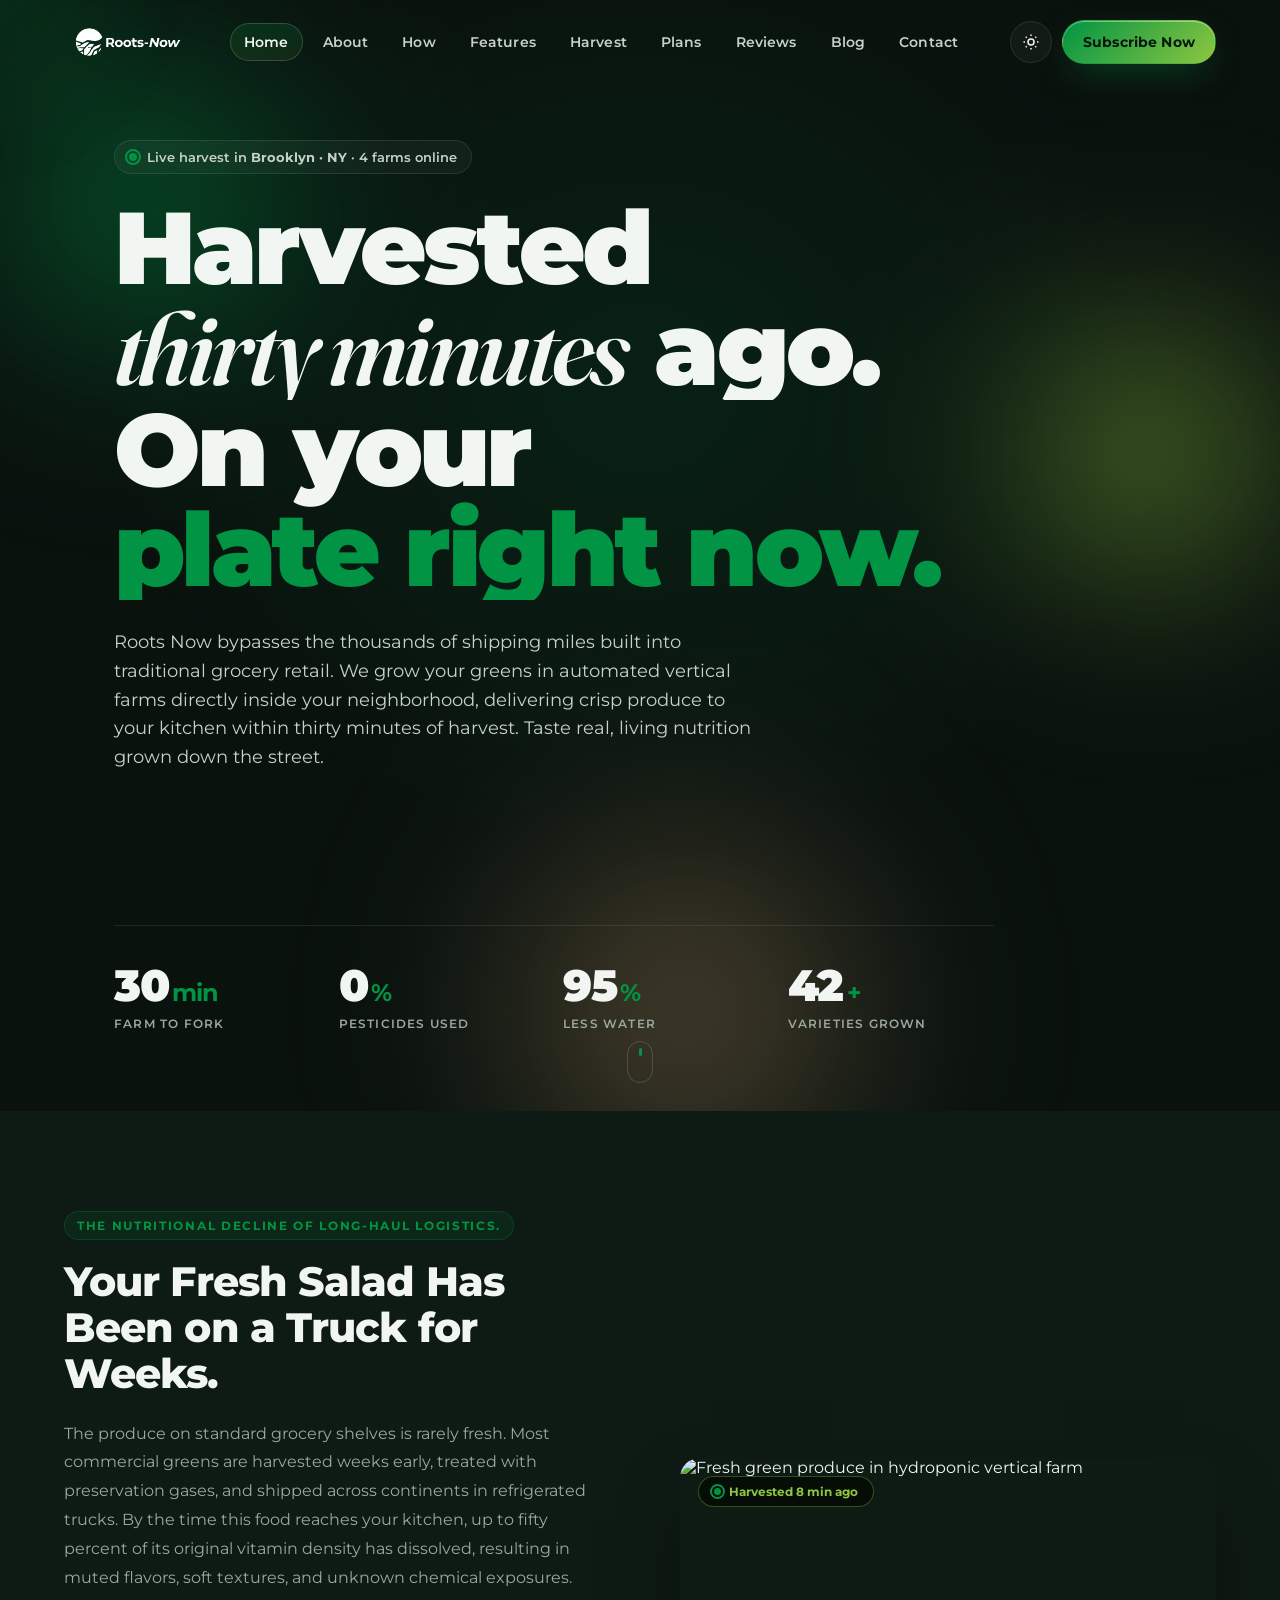
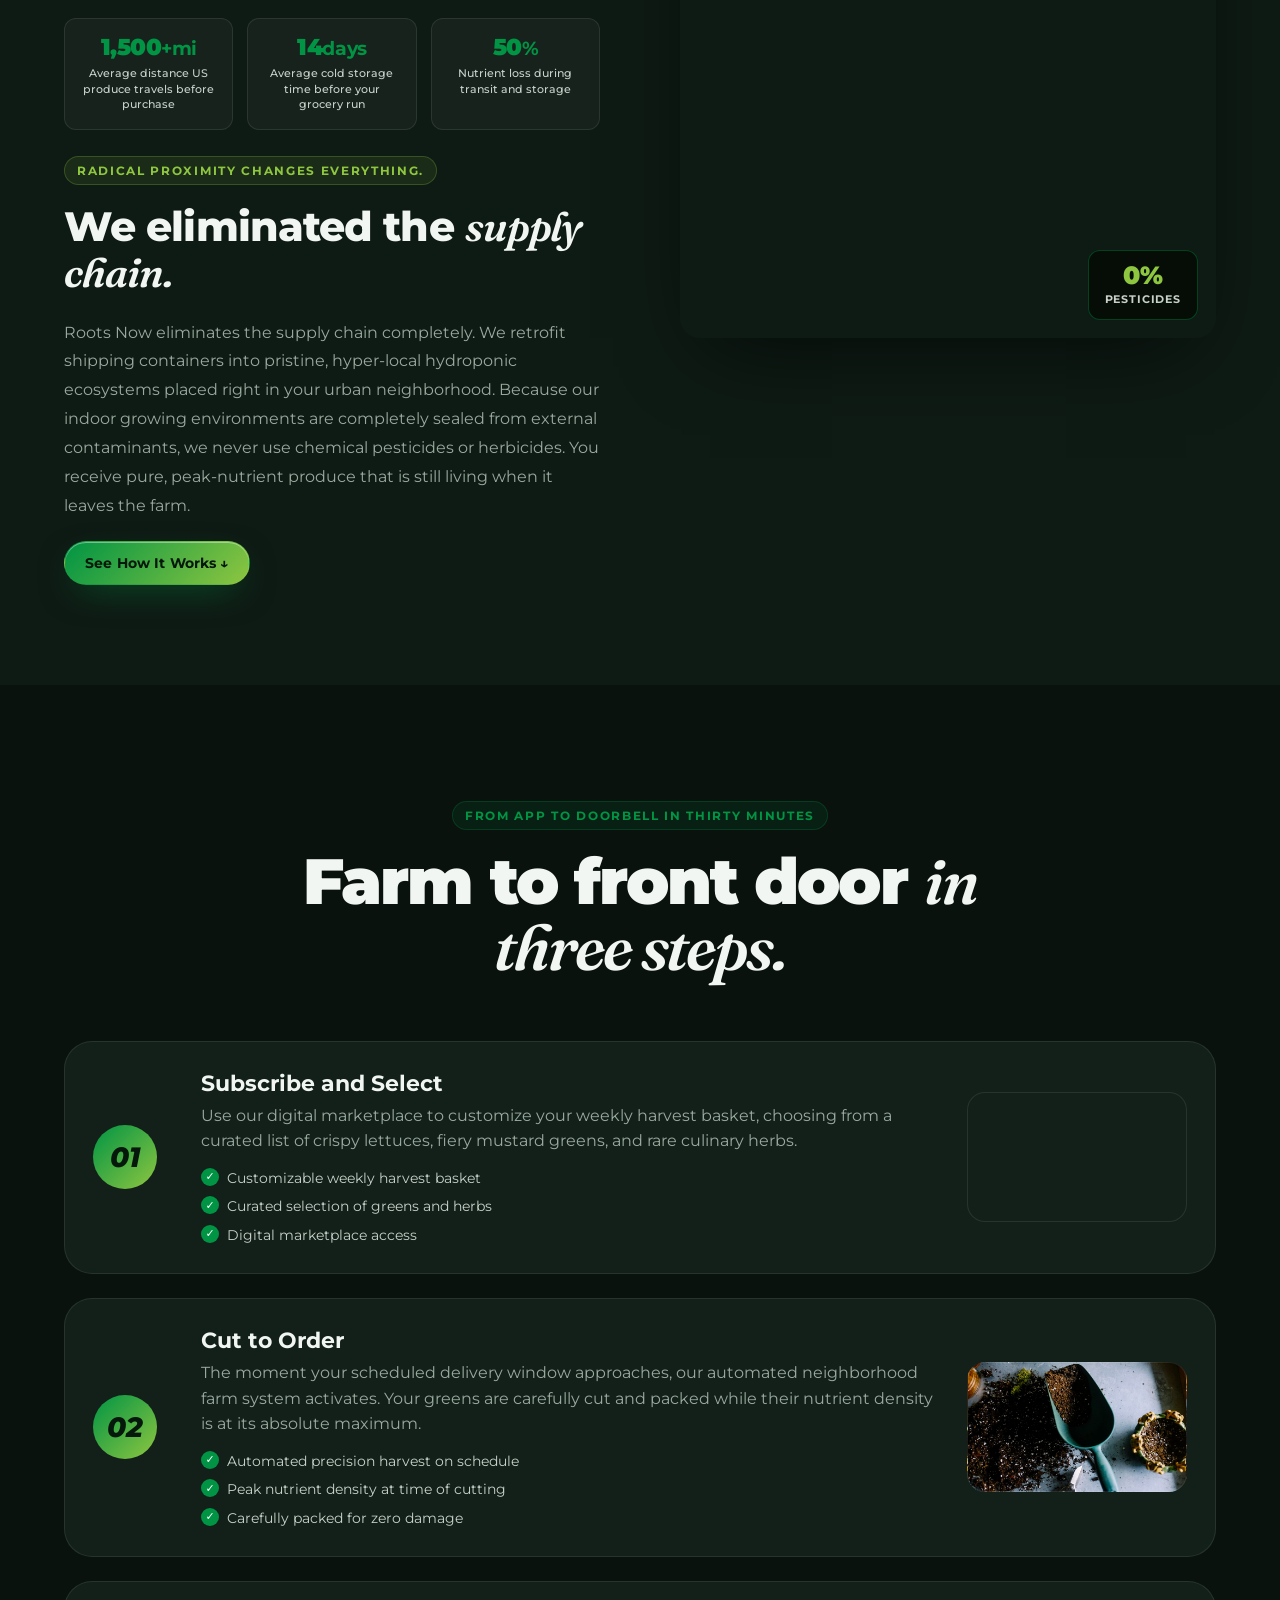
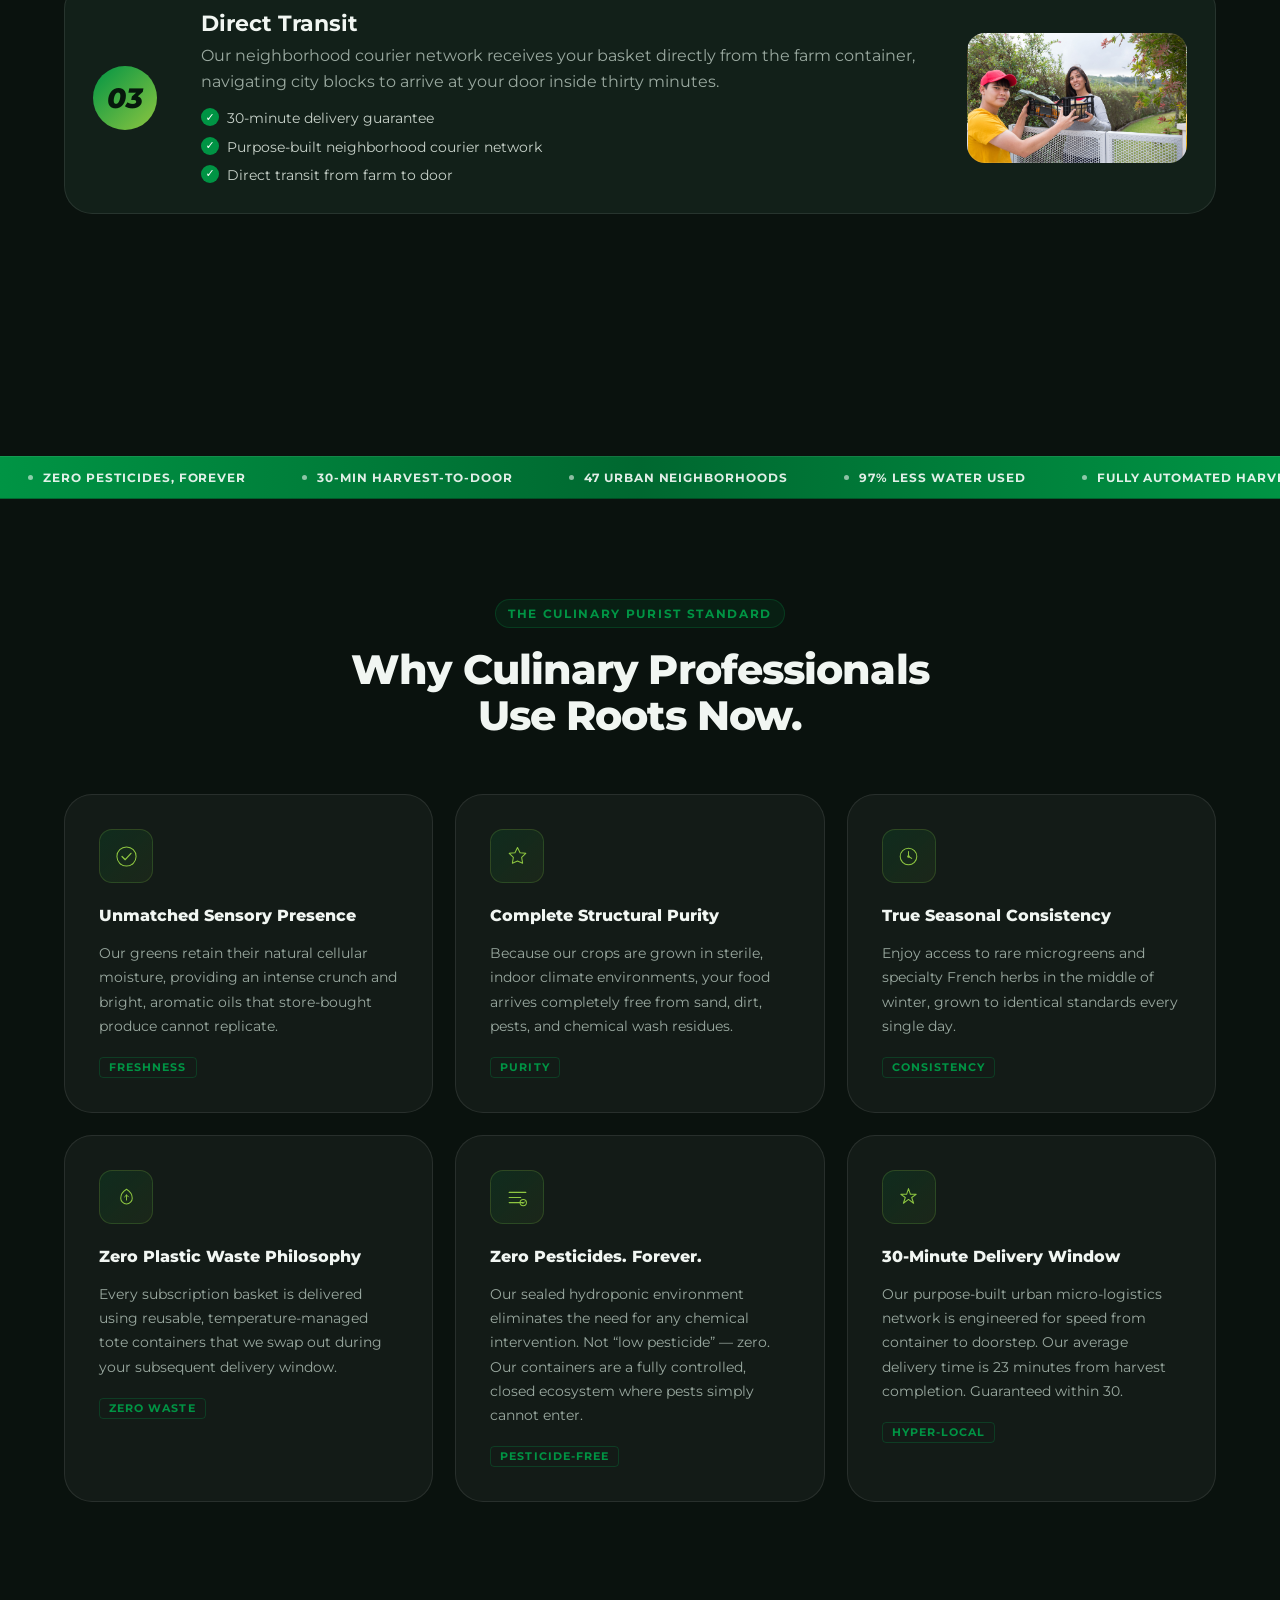
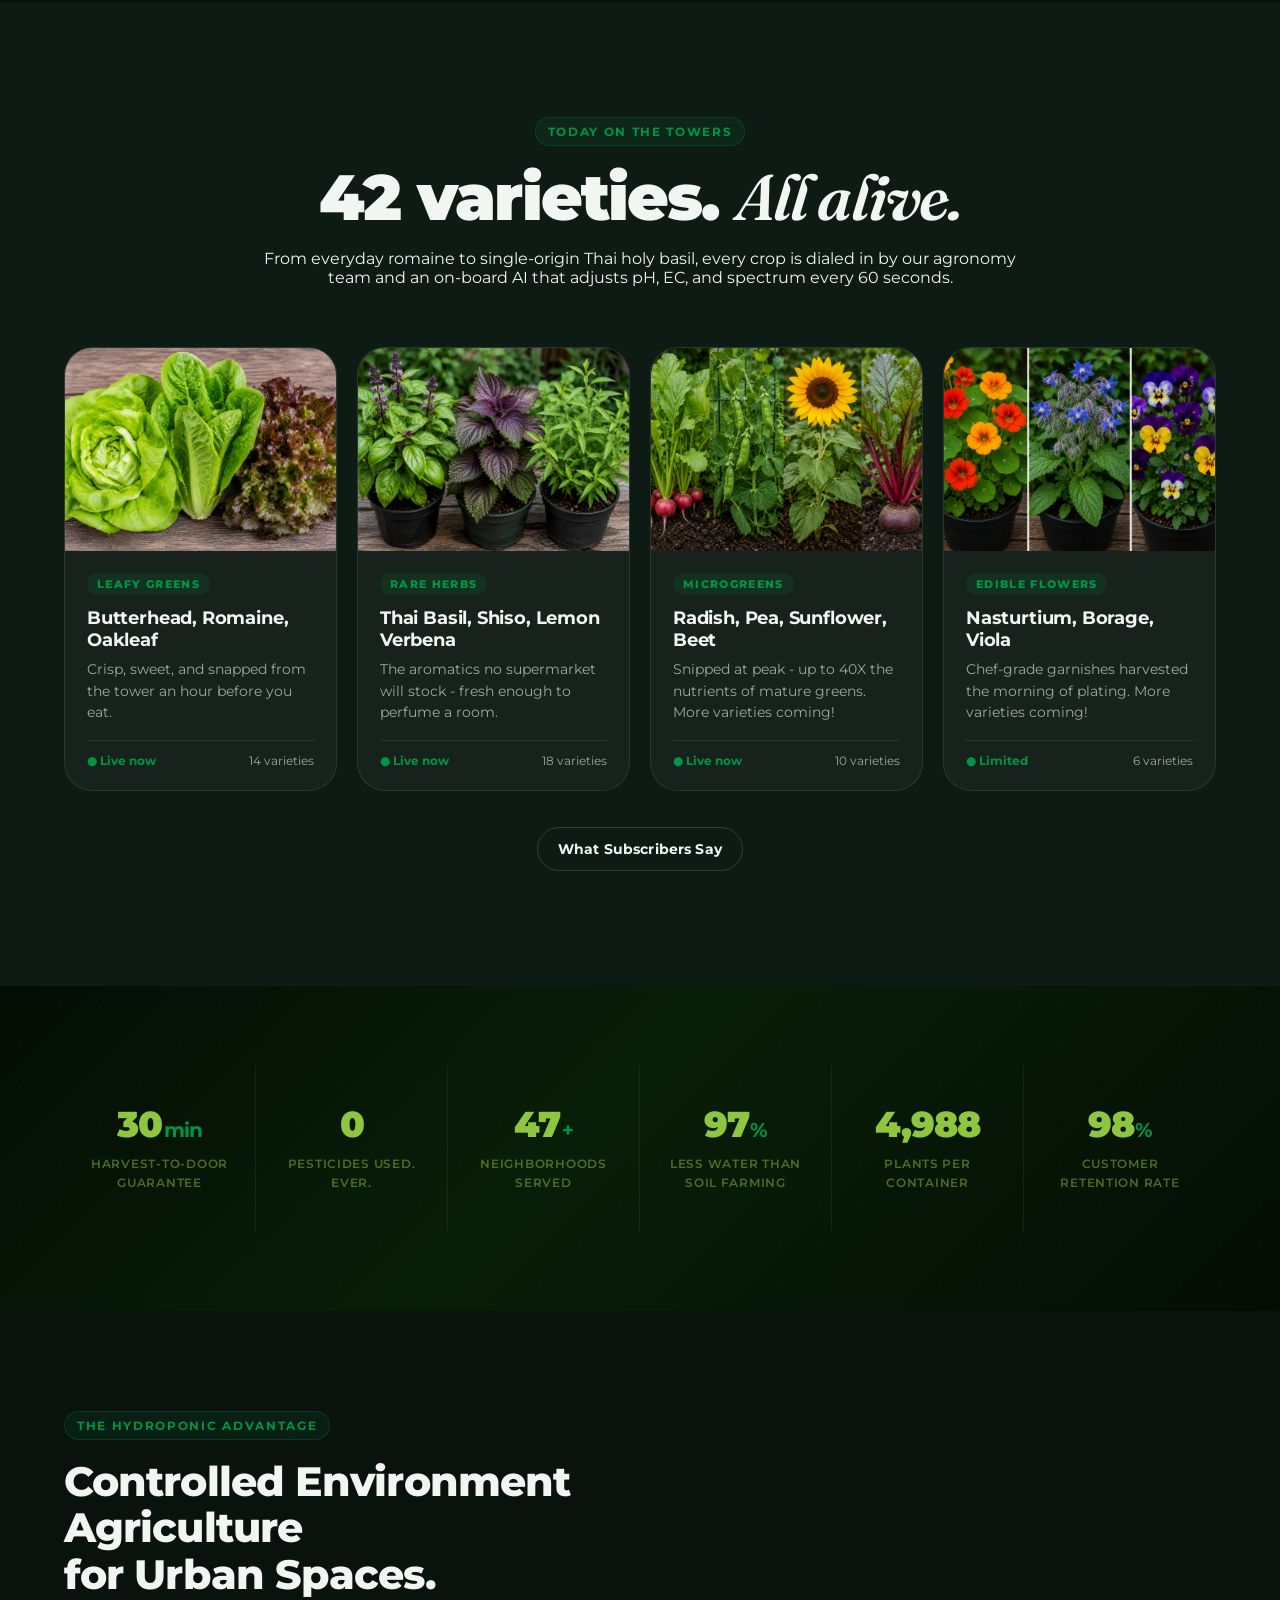
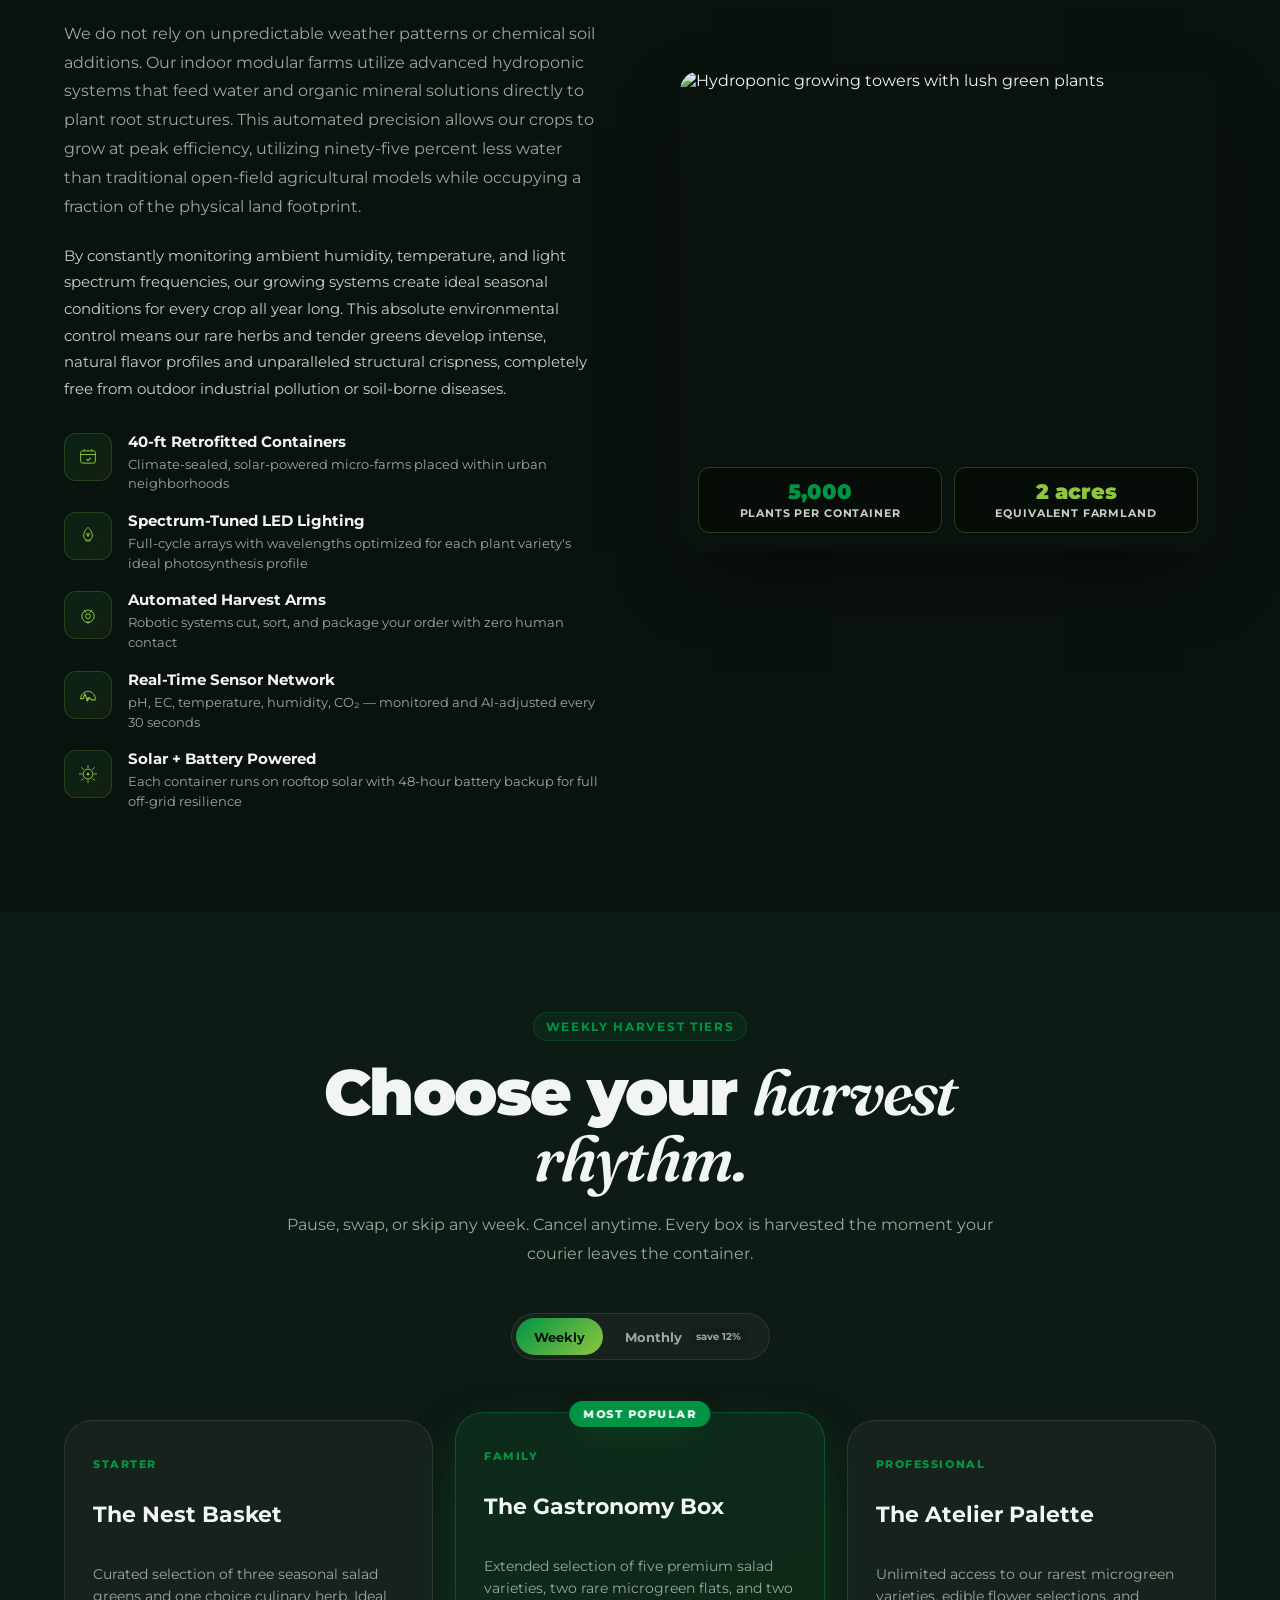
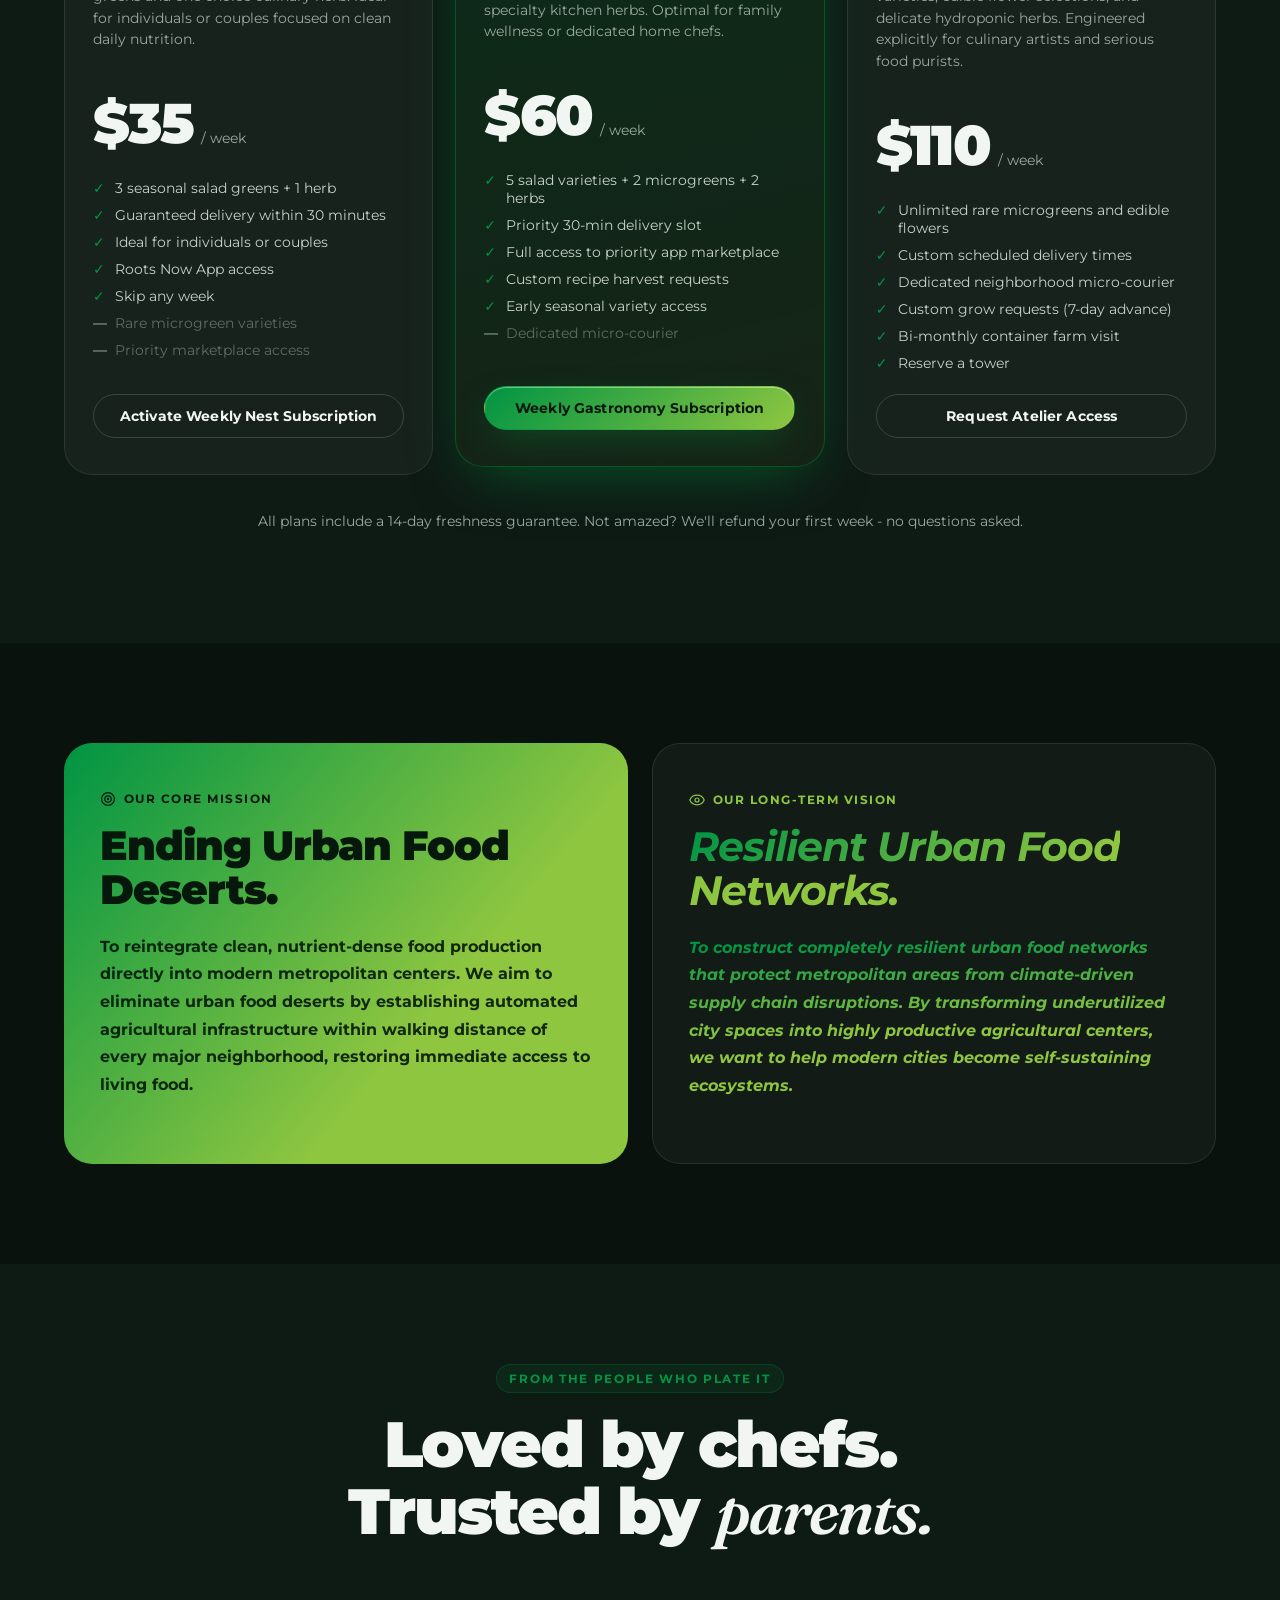
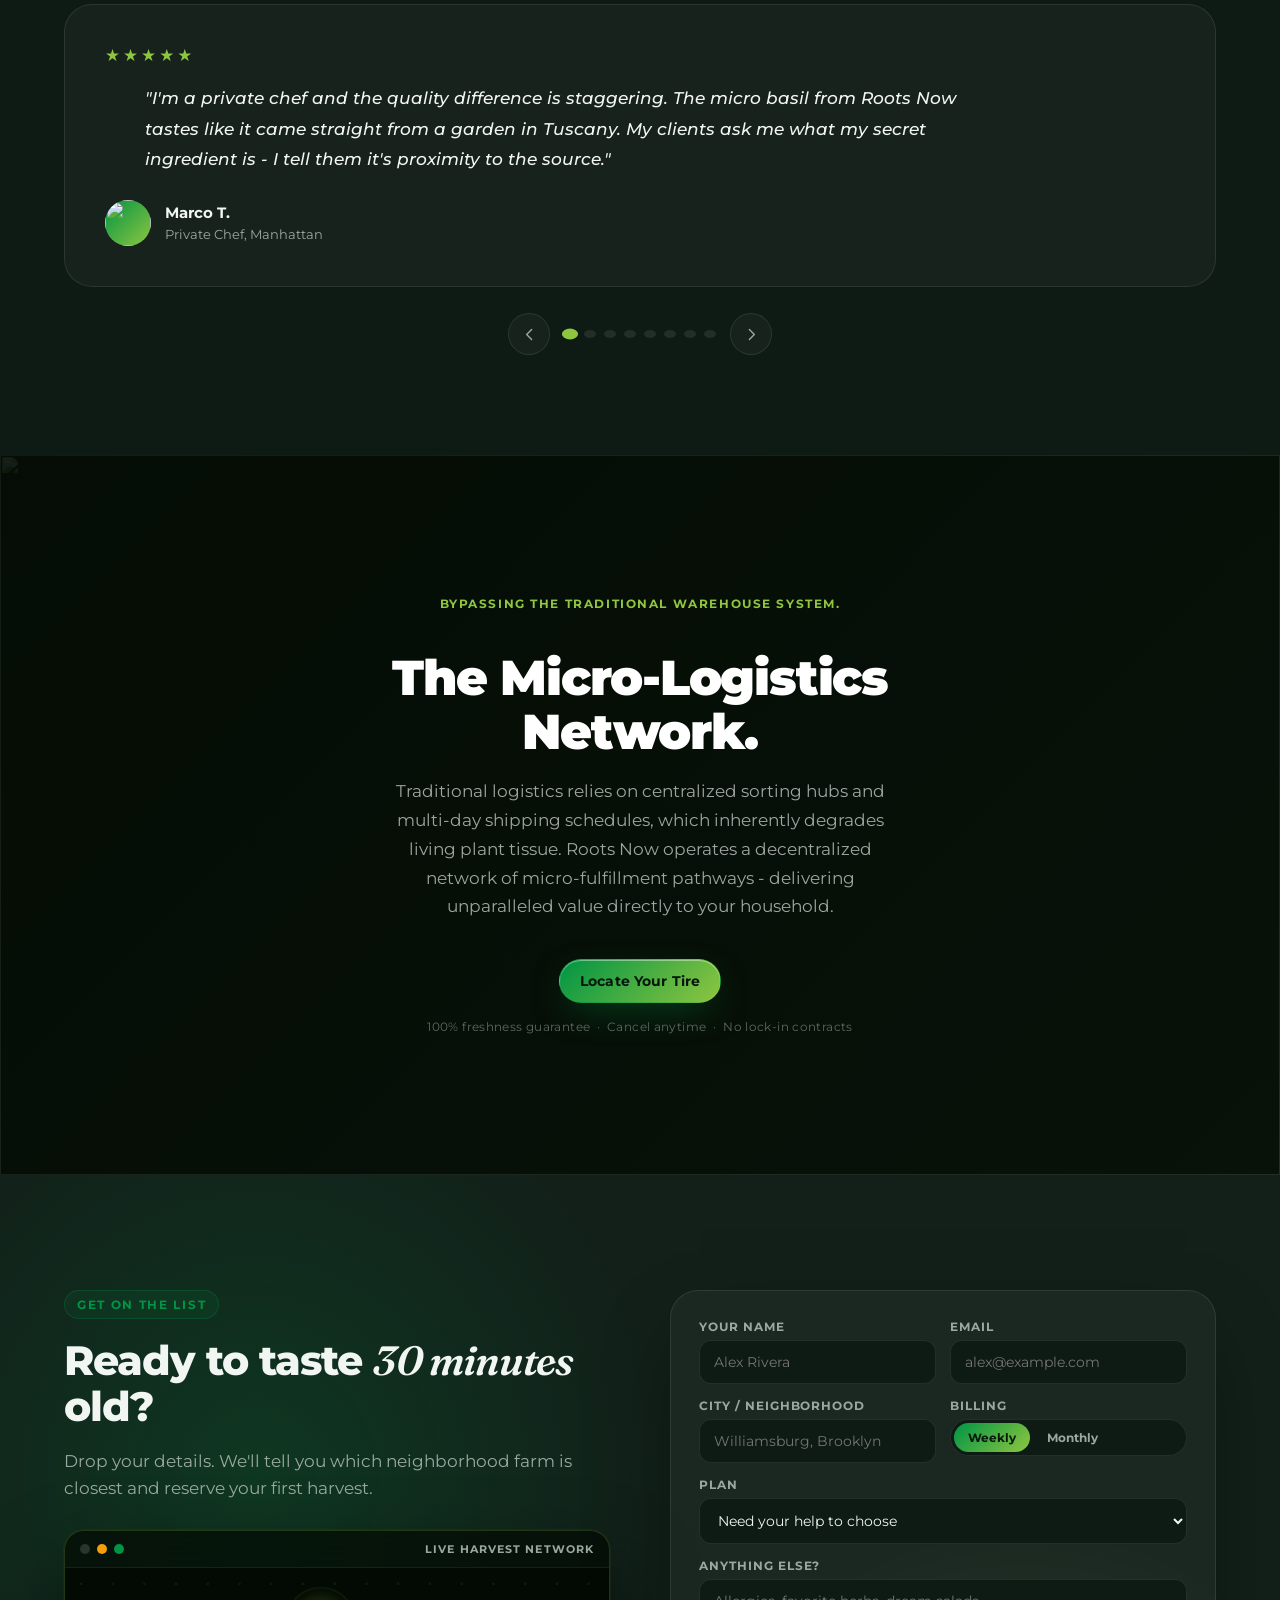
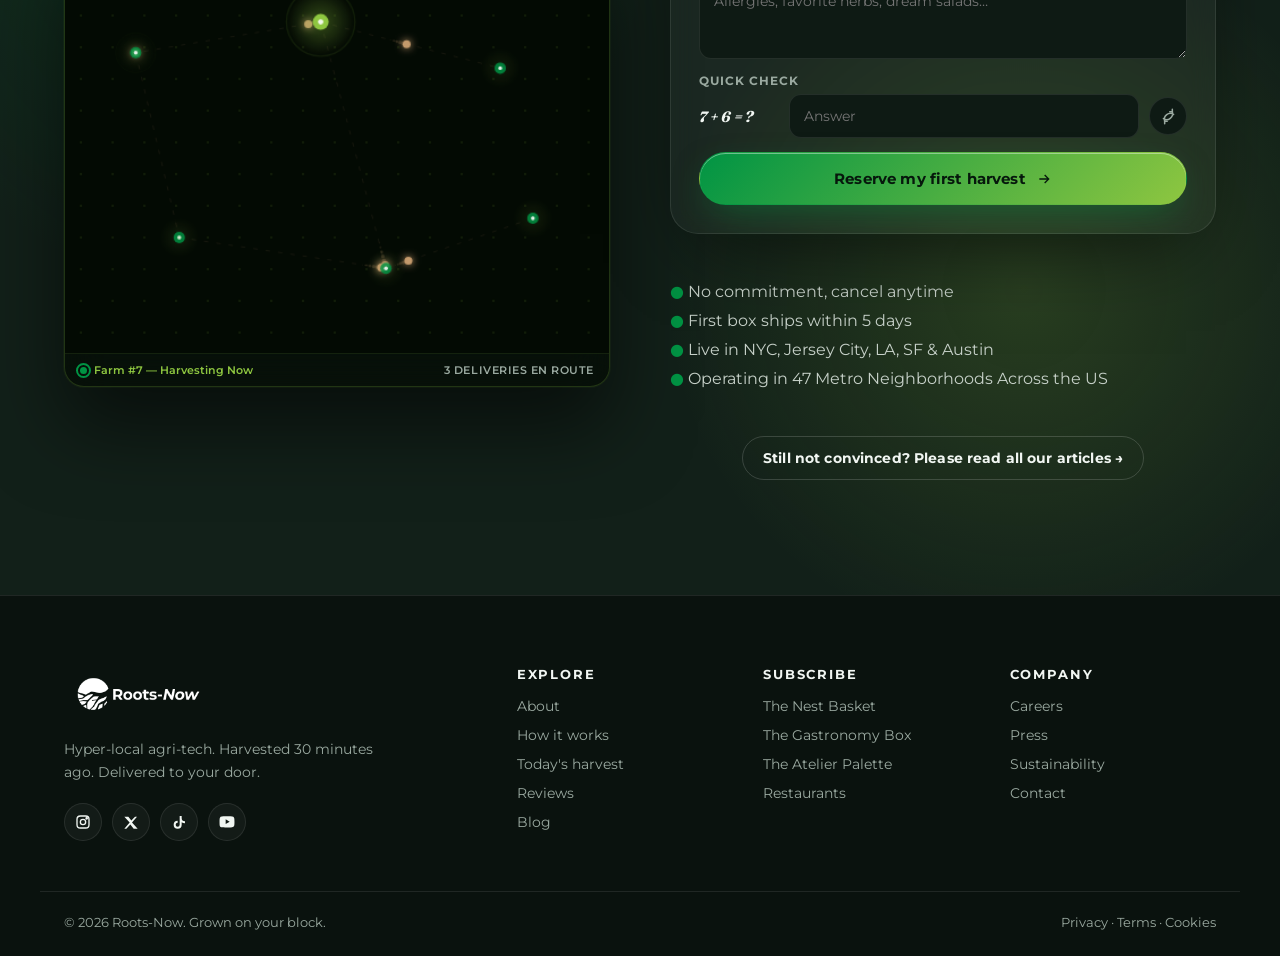
==== commit 058b9319: "v6 final: 4 harvest card images swapped, progress.md updated" ====
--- a/v6/index.html
+++ b/v6/index.html
@@ -32,7 +32,7 @@
         <ul>
           <li><a href="#hero" data-link>Home</a></li>
           <li><a href="#about" data-link>About</a></li>
-          <li><a href="#how" data-link>How It Works</a></li>
+          <li><a href="#how" data-link>How</a></li>
           <li><a href="#features" data-link>Features</a></li>
           <li><a href="#harvest" data-link>Harvest</a></li>
           <li><a href="#pricing" data-link>Plans</a></li>
@@ -47,7 +47,7 @@
           <svg class="icon-sun" viewBox="0 0 24 24" fill="none" stroke="currentColor" stroke-width="2"><circle cx="12" cy="12" r="4"/><path d="M12 2v2M12 20v2M4.93 4.93l1.41 1.41M17.66 17.66l1.41 1.41M2 12h2M20 12h2M4.93 19.07l1.41-1.41M17.66 6.34l1.41-1.41"/></svg>
           <svg class="icon-moon" viewBox="0 0 24 24" fill="none" stroke="currentColor" stroke-width="2"><path d="M21 12.79A9 9 0 1 1 11.21 3 7 7 0 0 0 21 12.79z"/></svg>
         </button>
-        <a href="#pricing" class="btn btn-primary magnetic">Start Subscription</a>
+        <a href="#pricing" class="btn btn-primary magnetic">Subscribe Now</a>
         <button class="menu-toggle" id="menuToggle" aria-label="Open menu" aria-expanded="false">
           <span></span><span></span><span></span>
         </button>
@@ -333,7 +333,7 @@
 
         <div class="harvest-grid">
           <article class="hcard reveal tilt">
-            <div class="hcard-img" style="background-image:url('https://images.unsplash.com/photo-1607305387299-a3d9611cd469?w=900&q=80')"></div>
+            <div class="hcard-img" style="background-image:url('1.png')"></div>
             <div class="hcard-body">
               <span class="hcard-tag">Leafy Greens</span>
               <h3>Butterhead, Romaine, Oakleaf</h3>
@@ -343,7 +343,7 @@
           </article>
 
           <article class="hcard reveal tilt">
-            <div class="hcard-img" style="background-image:url('pexels-basil-29657646.jpg')"></div>
+            <div class="hcard-img" style="background-image:url('2.png')"></div>
             <div class="hcard-body">
               <span class="hcard-tag">Rare Herbs</span>
               <h3>Thai Basil, Shiso, Lemon Verbena</h3>
@@ -353,7 +353,7 @@
           </article>
 
           <article class="hcard reveal tilt">
-            <div class="hcard-img" style="background-image:url('https://images.unsplash.com/photo-1622206151226-18ca2c9ab4a1?w=900&q=80')"></div>
+            <div class="hcard-img" style="background-image:url('3.png')"></div>
             <div class="hcard-body">
               <span class="hcard-tag">Microgreens</span>
               <h3>Radish, Pea, Sunflower, Beet</h3>
@@ -363,7 +363,7 @@
           </article>
 
           <article class="hcard reveal tilt">
-            <div class="hcard-img" style="background-image:url('https://images.unsplash.com/photo-1518977676601-b53f82aba655?w=900&q=80')"></div>
+            <div class="hcard-img" style="background-image:url('4.png')"></div>
             <div class="hcard-body">
               <span class="hcard-tag">Edible Flowers</span>
               <h3>Nasturtium, Borage, Viola</h3>
@@ -703,7 +703,7 @@
                 <p class="cta-eyebrow">Bypassing the traditional warehouse system.</p>
                 <h2 class="cta-band-h2">The Micro-Logistics<br>Network.</h2>
                 <p class="cta-band-sub">Traditional logistics relies on centralized sorting hubs and multi-day shipping schedules, which inherently degrades living plant tissue. Roots Now operates a decentralized network of micro-fulfillment pathways - delivering unparalleled value directly to your household.</p>
-                <a href="#pricing" class="btn btn-primary btn-xl magnetic">Locate Your Nearest Container Farm</a>
+                <a href="#pricing" class="btn btn-primary btn-xl magnetic">Locate Your Tire</a>
                 <p class="cta-band-note">100% freshness guarantee &nbsp;·&nbsp; Cancel anytime &nbsp;·&nbsp; No lock-in contracts</p>
             </div>
         </div>
@@ -796,7 +796,7 @@
             <li>● Operating in 47 Metro Neighborhoods Across the US</li>
           </ul>
           <div class="contact-bottom-cta">
-            <a href="#" class="btn btn-outline">Read all our articles →</a>
+            <a href="#" class="btn btn-outline">Still not convinced? Please read all our articles →</a>
           </div>
         </div>
       </div>
@@ -842,7 +842,7 @@
         <h4>Company</h4>
         <ul>
           <li><a href="#contact">Careers</a></li>
-          <li><a href="#about">Press</a></li>
+          <li><a href="#">Press</a></li>
           <li><a href="#technology">Sustainability</a></li>
           <li><a href="#contact">Contact</a></li>
         </ul>
